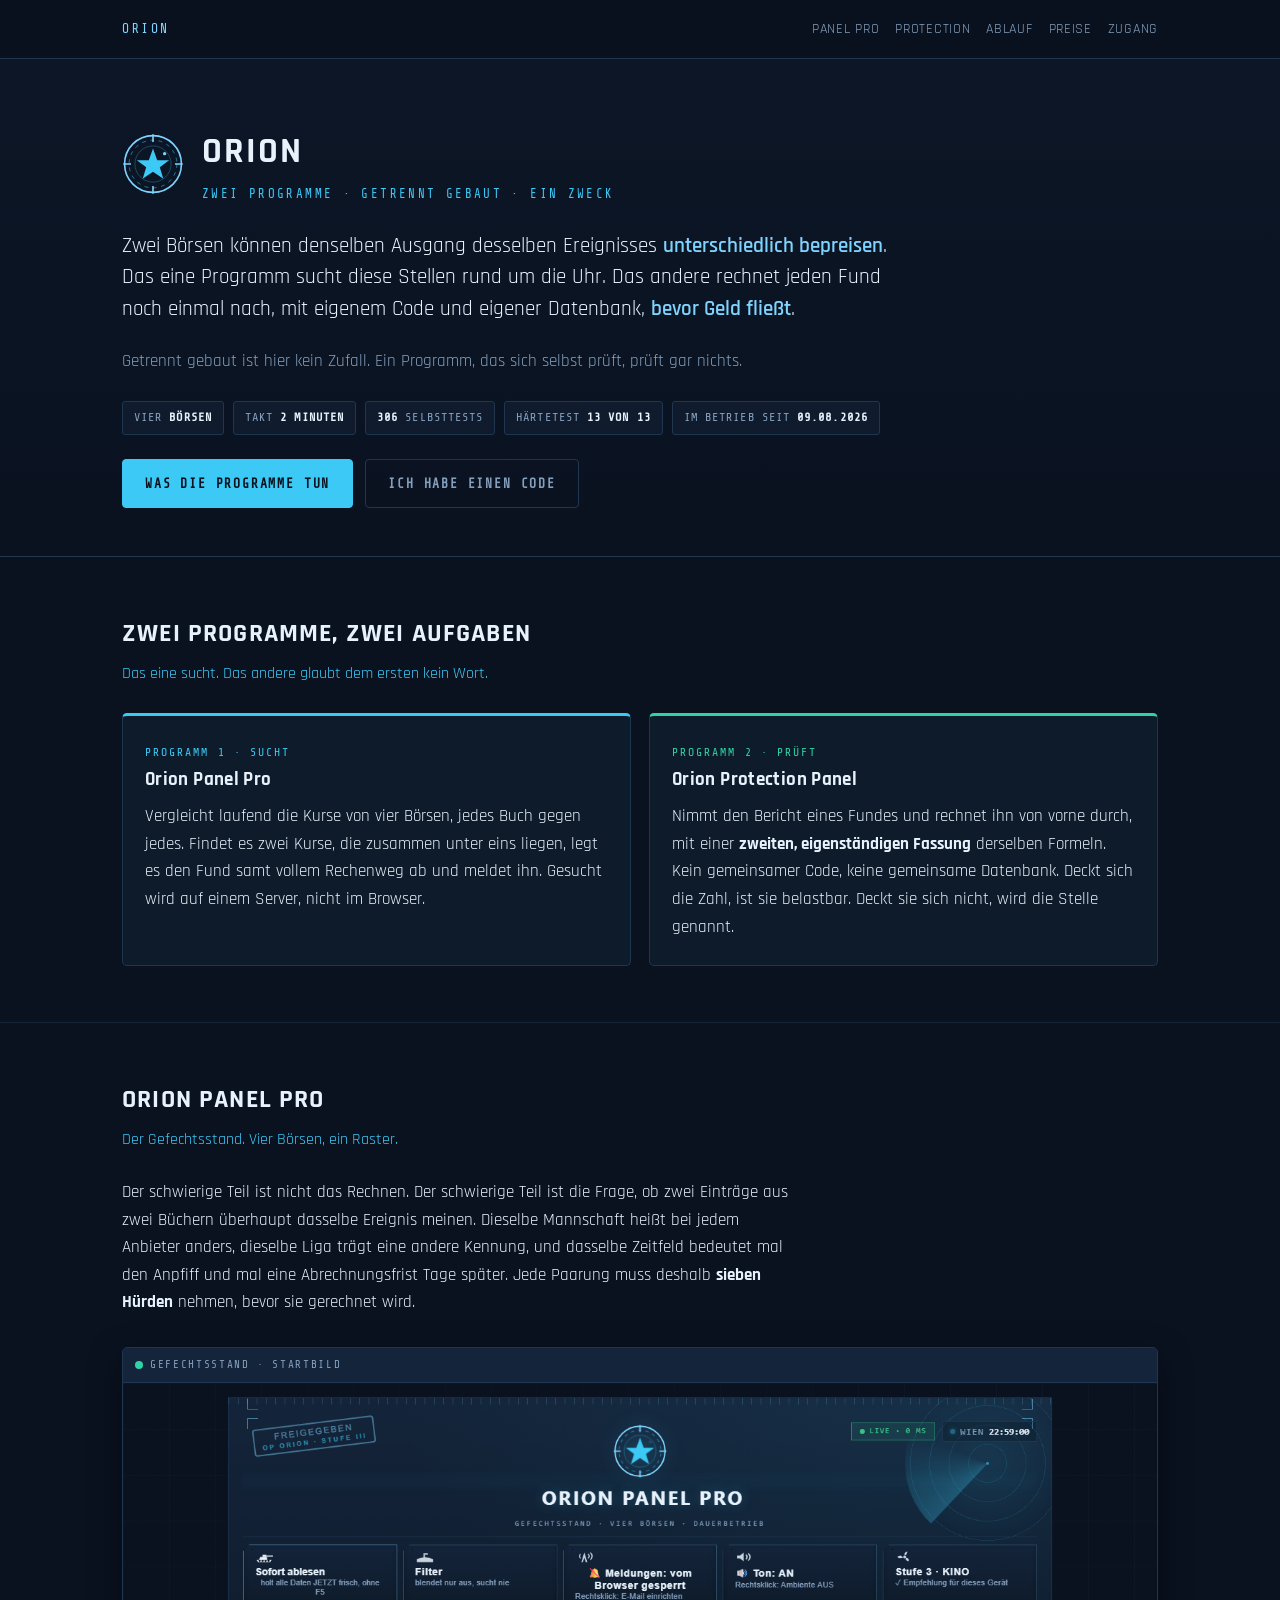
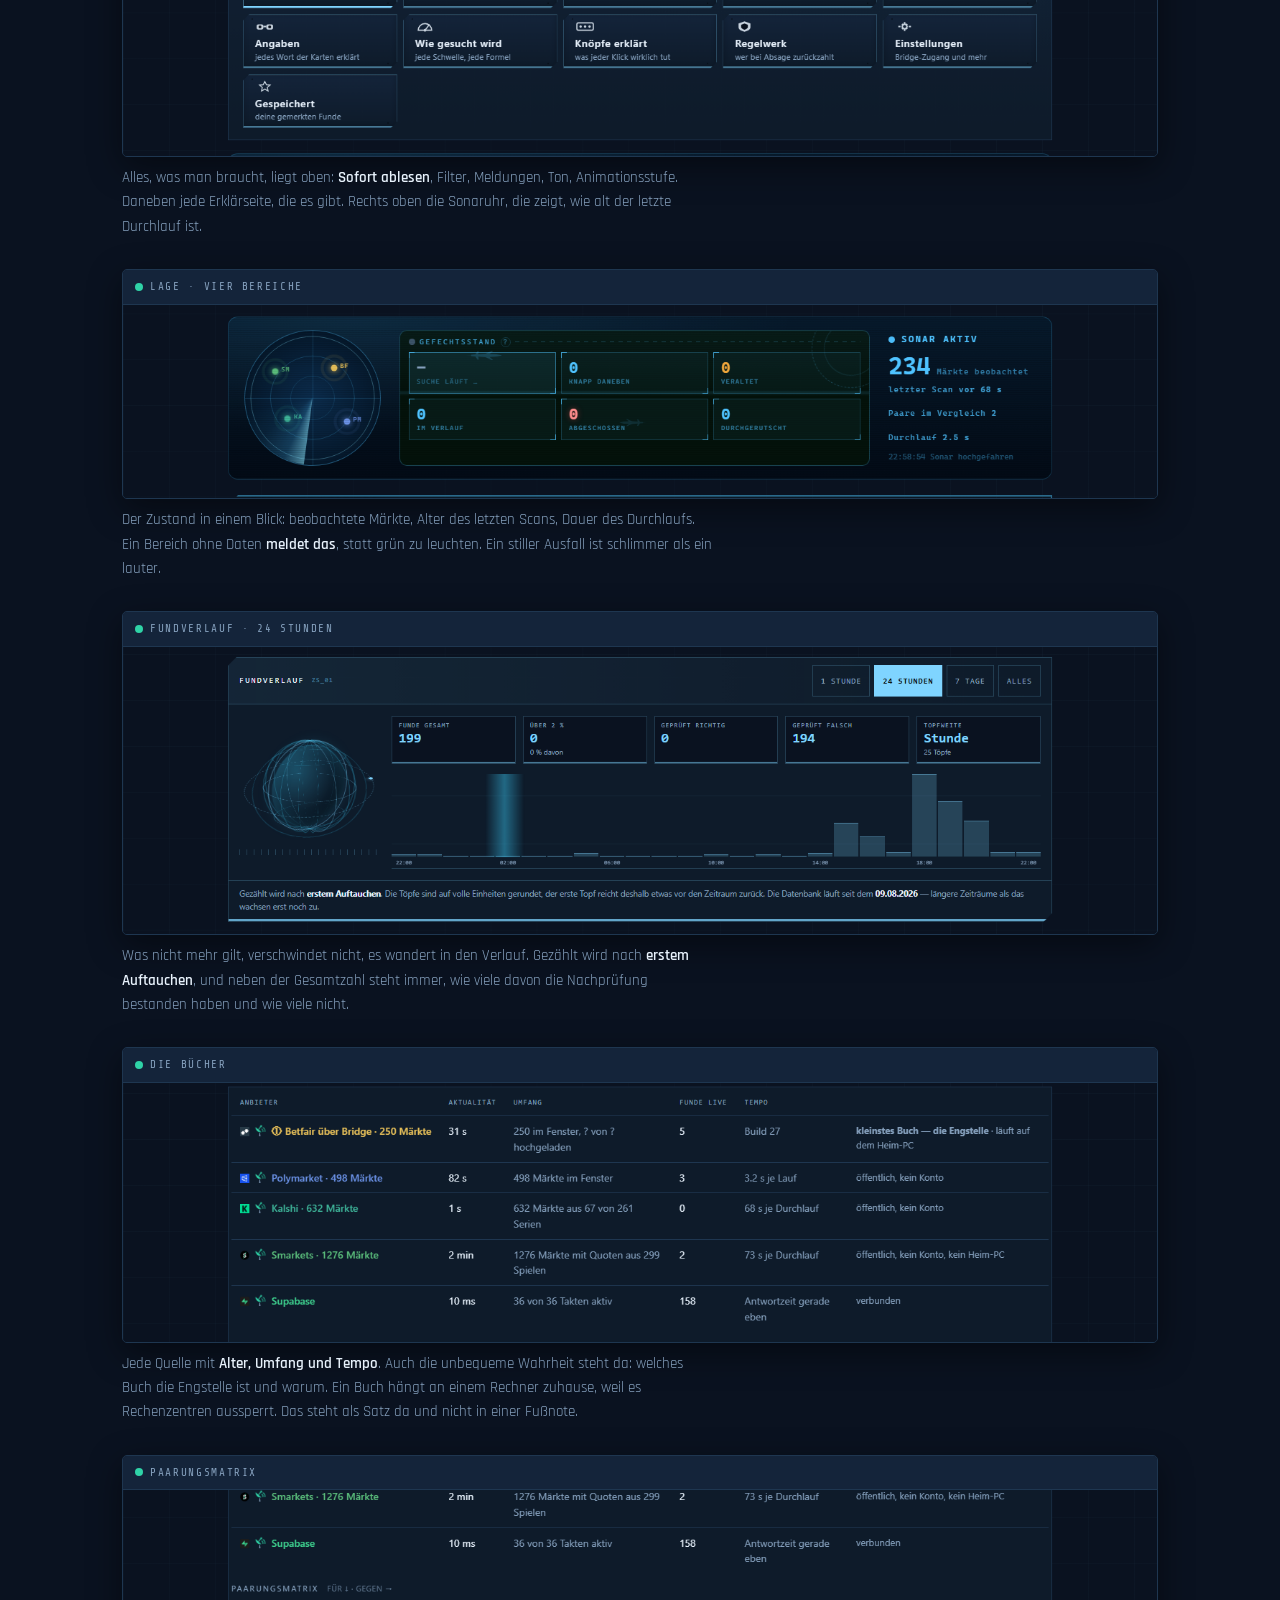
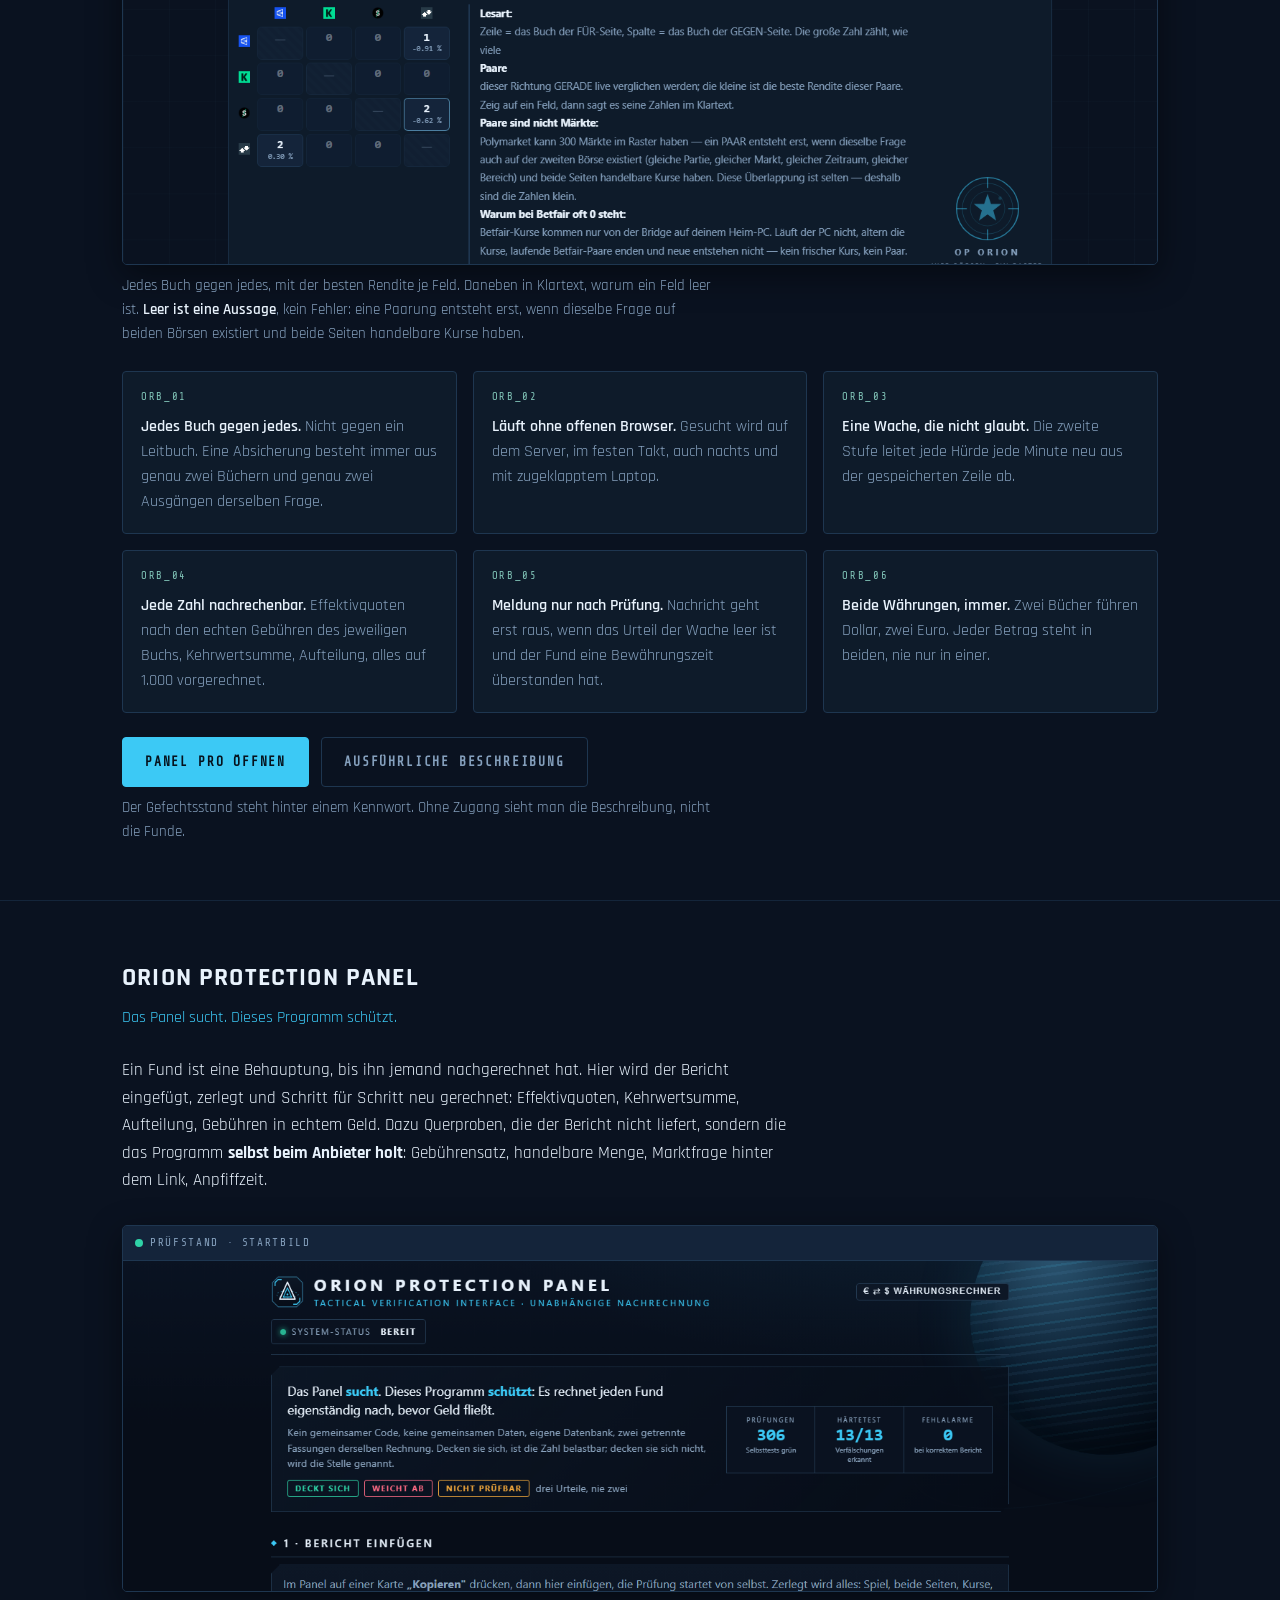
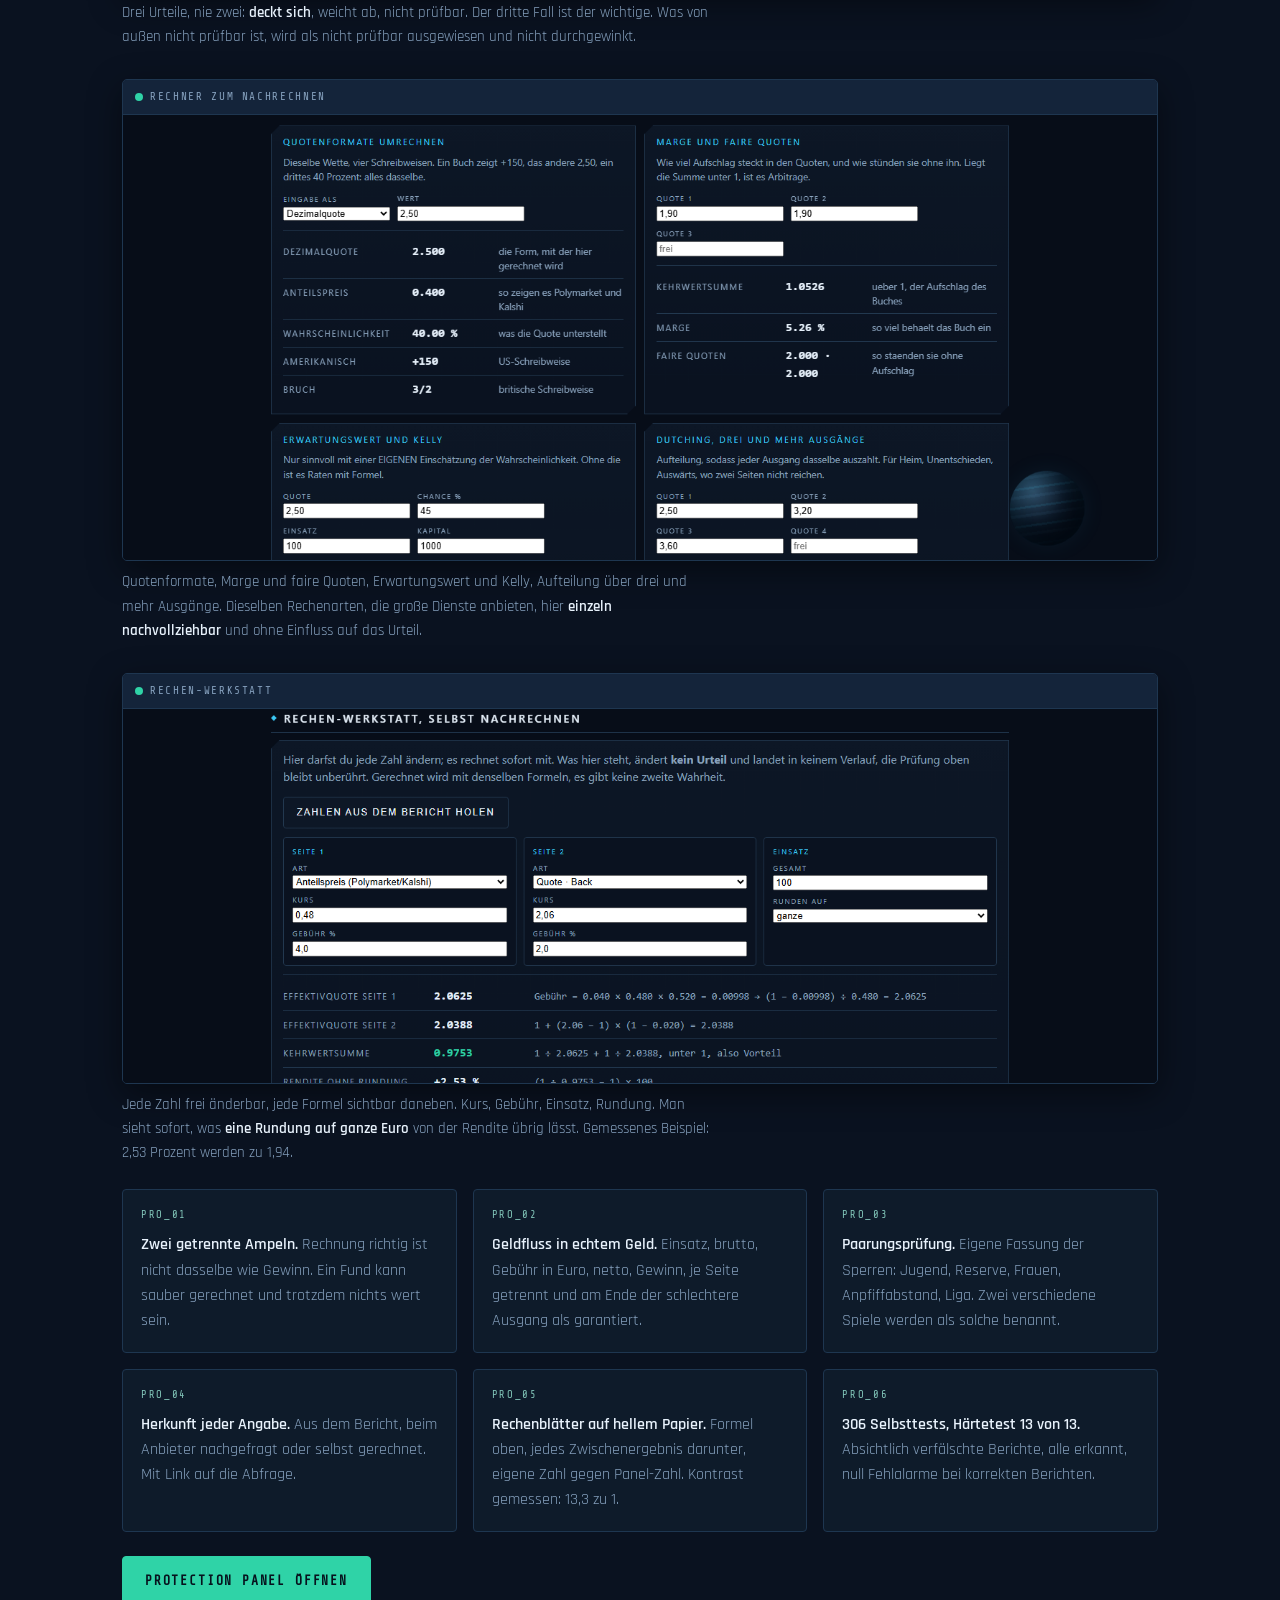
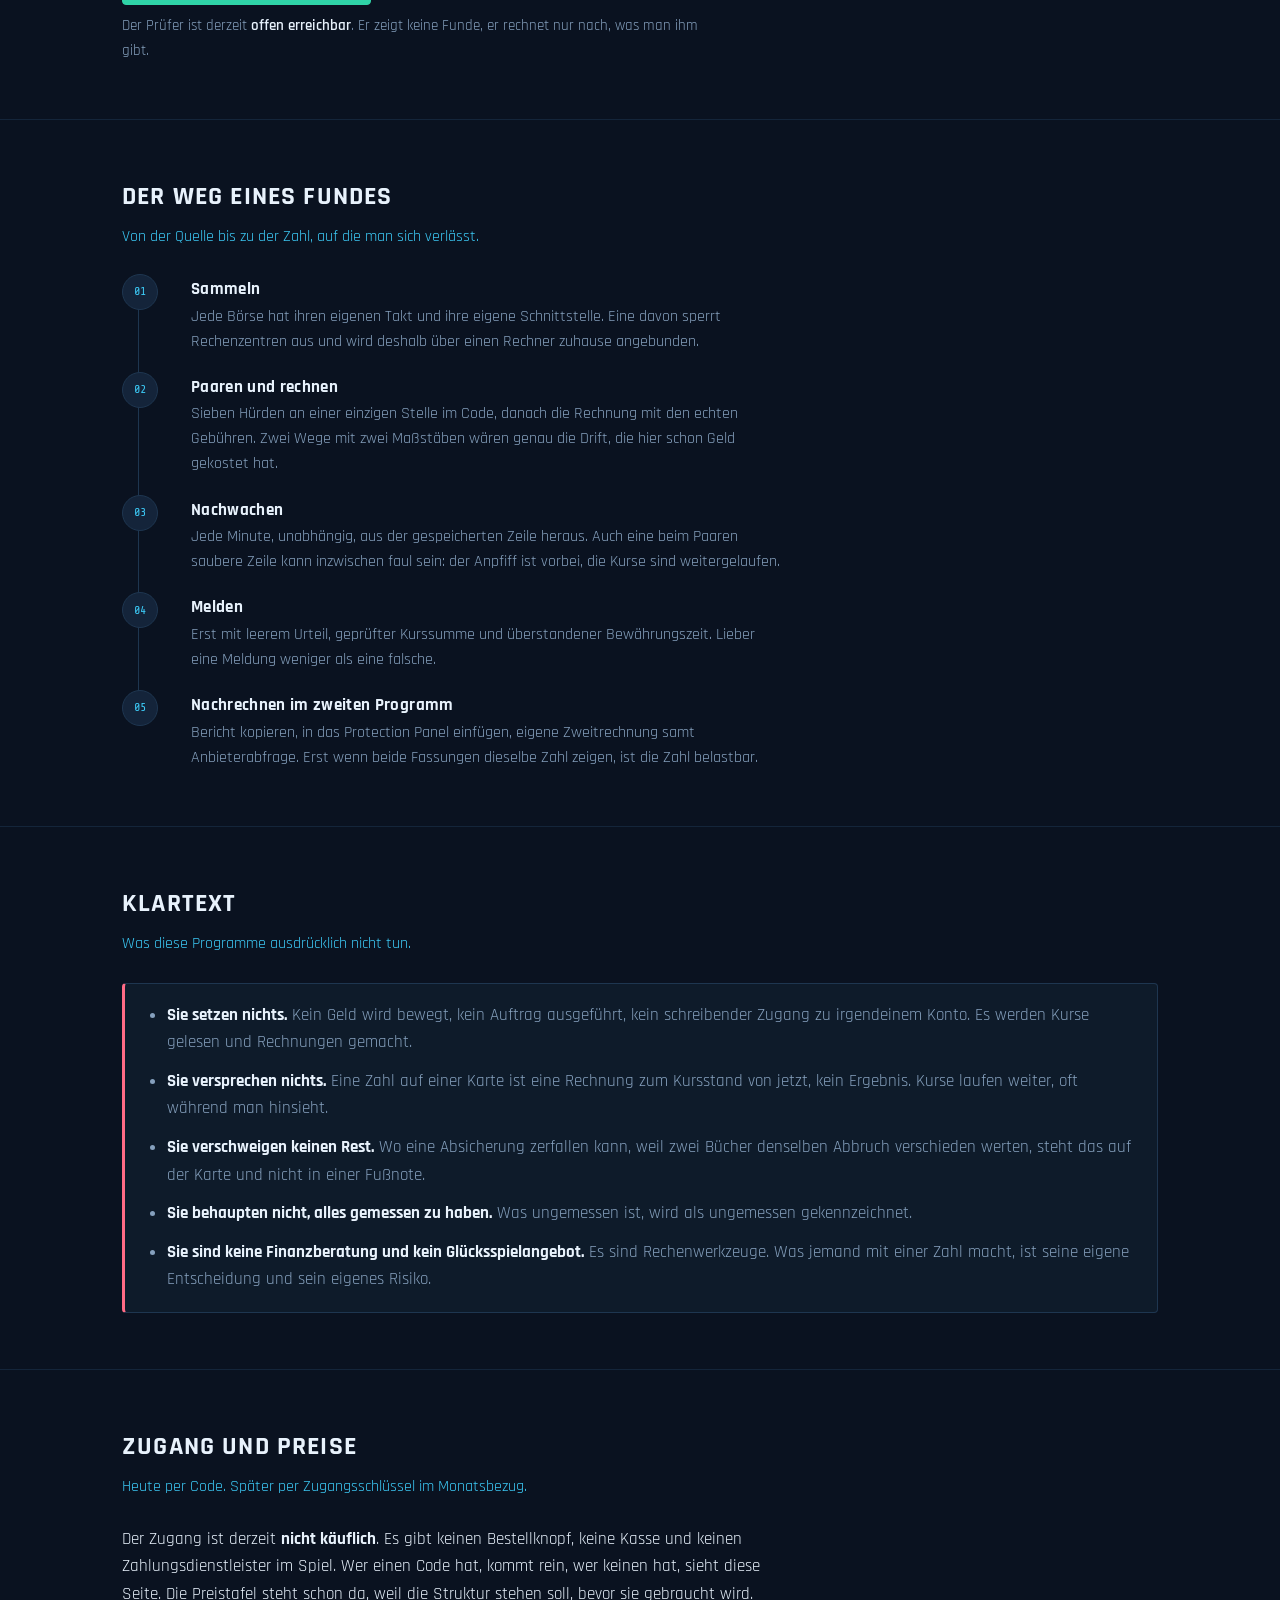
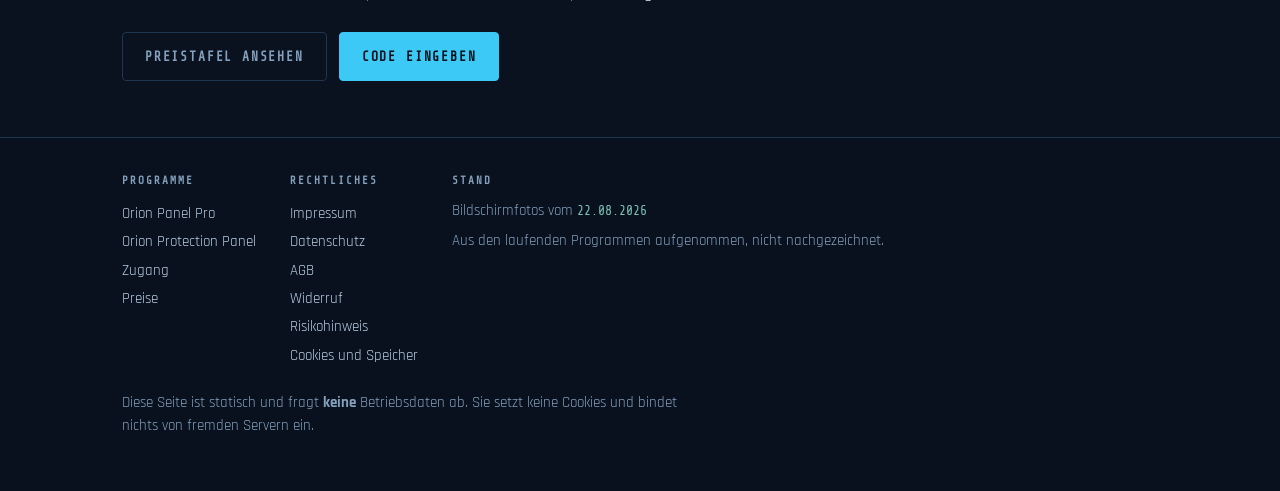
==== index.html @ 0d0e7f68 "Frontpage vor beiden Panels: Erklaerung, echte Bildschirmfotos, Code-Sperre, Rechtsseiten Eigenes Pr" ====
<!doctype html>
<html lang="de">
<head>
<meta charset="utf-8">
<meta name="viewport" content="width=device-width, initial-scale=1">
<title>Orion, zwei Programme für Kursabgleich und Nachrechnung</title>
<meta name="description" content="Orion Panel Pro sucht Kursunterschiede zwischen vier Boersen. Orion Protection Panel rechnet jeden Fund unabhaengig nach. Zwei getrennte Programme, ein Zweck.">
<meta name="robots" content="noindex, nofollow">
<link rel="icon" type="image/svg+xml" href="bilder/logo-protection.svg">
<link rel="stylesheet" href="schrift/schrift.css?v=1">
<link rel="stylesheet" href="css/front.css?v=1">

<!-- =============================================================================
     INDEX.HTML, die Frontpage. Angelegt 22.08.2026.

     ZWECK: eine oeffentliche Seite VOR den beiden Programmen. Sie erklaert,
     zeigt echte Bildschirmfotos und fuehrt zu den Zugaengen. Die Programme
     selbst bleiben unangetastet, dieses Verzeichnis ist ein eigenes Projekt.

     KEIN DATENZUGRIFF: diese Seite spricht weder mit Supabase noch mit der
     Bridge. Kein Fund, kein Kurs, keine Zahl aus dem Betrieb steht hier.
     Die Bildschirmfotos sind Standbilder vom 22.08.2026.

     BILDER: aufgenommen aus den laufenden Programmen, nicht nachgezeichnet.
     ========================================================================== -->
</head>
<body>

<div class="leiste">
  <div class="hof">
    <a class="name" href="index.html">Orion</a>
    <nav>
      <a href="#panel">Panel Pro</a>
      <a href="#protection">Protection</a>
      <a href="#zusammen">Ablauf</a>
      <a href="preise.html">Preise</a>
      <a href="zugang.html">Zugang</a>
    </nav>
  </div>
</div>

<header class="kopf">
  <div class="hof">

    <div class="marke">
      <svg viewBox="0 0 96 96" aria-hidden="true">
        <circle cx="48" cy="48" r="44" fill="none" stroke="var(--gold)" stroke-width="2.5"/>
        <circle cx="48" cy="48" r="37" fill="none" stroke="var(--sonar)" stroke-width="1.2" stroke-dasharray="6 7" opacity=".7"/>
        <circle cx="48" cy="48" r="28" fill="none" stroke="var(--sonar)" stroke-width="1" opacity=".45"/>
        <path d="M48 2 v12 M48 82 v12 M2 48 h12 M82 48 h12" stroke="var(--gold)" stroke-width="2.5"/>
        <path d="M48 24 L54.5 42 L73 42 L58.5 53 L64 71 L48 60 L32 71 L37.5 53 L23 42 L41.5 42 Z" fill="var(--sonar)"/>
        <circle cx="66" cy="32" r="2.6" fill="var(--gold)"/>
      </svg>
      <h1>Orion
        <span class="unter">Zwei Programme &middot; getrennt gebaut &middot; ein Zweck</span>
      </h1>
    </div>

    <p class="aufschlag">
      Zwei B&ouml;rsen k&ouml;nnen denselben Ausgang desselben Ereignisses
      <b>unterschiedlich bepreisen</b>. Das eine Programm sucht diese Stellen
      rund um die Uhr. Das andere rechnet jeden Fund noch einmal nach, mit
      eigenem Code und eigener Datenbank, <b>bevor Geld fließt</b>.
    </p>

    <p class="leise">Getrennt gebaut ist hier kein Zufall. Ein Programm, das
      sich selbst pr&uuml;ft, pr&uuml;ft gar nichts.</p>

    <div class="merkzeile">
      <span class="merk">Vier <b>B&ouml;rsen</b></span>
      <span class="merk">Takt <b>2 Minuten</b></span>
      <span class="merk"><b>306</b> Selbsttests</span>
      <span class="merk">H&auml;rtetest <b>13 von 13</b></span>
      <span class="merk">Im Betrieb seit <b>09.08.2026</b></span>
    </div>

    <div class="zugang">
      <a class="tor" href="#panel">Was die Programme tun</a>
      <a class="tor leise" href="zugang.html">Ich habe einen Code</a>
    </div>

  </div>
</header>

<main>

  <!-- ======================================================== ZWEI PROGRAMME -->
  <section>
    <div class="hof">
      <h2>Zwei Programme, zwei Aufgaben</h2>
      <p class="satz">Das eine sucht. Das andere glaubt dem ersten kein Wort.</p>

      <div class="saeulen">
        <div class="saeule sucht">
          <span class="rolle">Programm 1 &middot; sucht</span>
          <h3>Orion Panel Pro</h3>
          <p>Vergleicht laufend die Kurse von vier B&ouml;rsen, jedes Buch gegen
            jedes. Findet es zwei Kurse, die zusammen unter eins liegen, legt es
            den Fund samt vollem Rechenweg ab und meldet ihn. Gesucht wird auf
            einem Server, nicht im Browser.</p>
        </div>
        <div class="saeule prueft">
          <span class="rolle">Programm 2 &middot; pr&uuml;ft</span>
          <h3>Orion Protection Panel</h3>
          <p>Nimmt den Bericht eines Fundes und rechnet ihn von vorne durch,
            mit einer <b>zweiten, eigenst&auml;ndigen Fassung</b> derselben
            Formeln. Kein gemeinsamer Code, keine gemeinsame Datenbank. Deckt
            sich die Zahl, ist sie belastbar. Deckt sie sich nicht, wird die
            Stelle genannt.</p>
        </div>
      </div>
    </div>
  </section>

  <!-- ============================================================= PANEL PRO -->
  <section id="panel">
    <div class="hof">
      <h2>Orion Panel Pro</h2>
      <p class="satz">Der Gefechtsstand. Vier B&ouml;rsen, ein Raster.</p>

      <p>Der schwierige Teil ist nicht das Rechnen. Der schwierige Teil ist die
        Frage, ob zwei Eintr&auml;ge aus zwei B&uuml;chern &uuml;berhaupt
        dasselbe Ereignis meinen. Dieselbe Mannschaft hei&szlig;t bei jedem
        Anbieter anders, dieselbe Liga tr&auml;gt eine andere Kennung, und
        dasselbe Zeitfeld bedeutet mal den Anpfiff und mal eine
        Abrechnungsfrist Tage sp&auml;ter. Jede Paarung muss deshalb
        <b>sieben H&uuml;rden</b> nehmen, bevor sie gerechnet wird.</p>

      <div class="spot">
        <div class="rahmen">
          <div class="balken"><span class="punkt an"></span> Gefechtsstand &middot; Startbild</div>
          <img src="bilder/panel-kopf.png" alt="Startbild des Orion Panel Pro mit Bedienknoepfen und Statusanzeige" loading="lazy">
        </div>
        <p class="bildtext">Alles, was man braucht, liegt oben:
          <b>Sofort ablesen</b>, Filter, Meldungen, Ton, Animationsstufe. Daneben
          jede Erkl&auml;rseite, die es gibt. Rechts oben die Sonaruhr, die zeigt,
          wie alt der letzte Durchlauf ist.</p>
      </div>

      <div class="spot">
        <div class="rahmen">
          <div class="balken"><span class="punkt an"></span> Lage &middot; vier Bereiche</div>
          <img src="bilder/panel-lage.png" alt="Radar, Gefechtsstand-Kacheln und Sonarzaehler des Panels" loading="lazy">
        </div>
        <p class="bildtext">Der Zustand in einem Blick: beobachtete M&auml;rkte,
          Alter des letzten Scans, Dauer des Durchlaufs. Ein Bereich ohne Daten
          <b>meldet das</b>, statt gr&uuml;n zu leuchten. Ein stiller Ausfall ist
          schlimmer als ein lauter.</p>
      </div>

      <div class="spot">
        <div class="rahmen">
          <div class="balken"><span class="punkt an"></span> Fundverlauf &middot; 24 Stunden</div>
          <img src="bilder/panel-kurve.png" alt="Fundverlauf des Panels als Balkenkurve ueber 24 Stunden" loading="lazy">
        </div>
        <p class="bildtext">Was nicht mehr gilt, verschwindet nicht, es wandert
          in den Verlauf. Gez&auml;hlt wird nach <b>erstem Auftauchen</b>, und
          neben der Gesamtzahl steht immer, wie viele davon die Nachpr&uuml;fung
          bestanden haben und wie viele nicht.</p>
      </div>

      <div class="spot">
        <div class="rahmen">
          <div class="balken"><span class="punkt an"></span> Die B&uuml;cher</div>
          <img src="bilder/panel-buecher.png" alt="Tabelle der vier Boersen mit Aktualitaet, Umfang und Tempo" loading="lazy">
        </div>
        <p class="bildtext">Jede Quelle mit <b>Alter, Umfang und Tempo</b>. Auch
          die unbequeme Wahrheit steht da: welches Buch die Engstelle ist und
          warum. Ein Buch h&auml;ngt an einem Rechner zuhause, weil es
          Rechenzentren aussperrt. Das steht als Satz da und nicht in einer
          Fu&szlig;note.</p>
      </div>

      <div class="spot">
        <div class="rahmen">
          <div class="balken"><span class="punkt an"></span> Paarungsmatrix</div>
          <img src="bilder/panel-matrix.png" alt="Matrix aller Boersenpaarungen mit bester Rendite je Feld" loading="lazy">
        </div>
        <p class="bildtext">Jedes Buch gegen jedes, mit der besten Rendite je
          Feld. Daneben in Klartext, warum ein Feld leer ist. <b>Leer ist eine
          Aussage</b>, kein Fehler: eine Paarung entsteht erst, wenn dieselbe
          Frage auf beiden B&ouml;rsen existiert und beide Seiten handelbare
          Kurse haben.</p>
      </div>

      <div class="raster">
        <div class="feld"><span class="kennung">ORB_01</span>
          <p><b>Jedes Buch gegen jedes.</b> Nicht gegen ein Leitbuch. Eine
            Absicherung besteht immer aus genau zwei B&uuml;chern und genau zwei
            Ausg&auml;ngen derselben Frage.</p></div>
        <div class="feld"><span class="kennung">ORB_02</span>
          <p><b>L&auml;uft ohne offenen Browser.</b> Gesucht wird auf dem Server,
            im festen Takt, auch nachts und mit zugeklapptem Laptop.</p></div>
        <div class="feld"><span class="kennung">ORB_03</span>
          <p><b>Eine Wache, die nicht glaubt.</b> Die zweite Stufe leitet jede
            H&uuml;rde jede Minute neu aus der gespeicherten Zeile ab.</p></div>
        <div class="feld"><span class="kennung">ORB_04</span>
          <p><b>Jede Zahl nachrechenbar.</b> Effektivquoten nach den echten
            Geb&uuml;hren des jeweiligen Buchs, Kehrwertsumme, Aufteilung, alles
            auf 1.000 vorgerechnet.</p></div>
        <div class="feld"><span class="kennung">ORB_05</span>
          <p><b>Meldung nur nach Pr&uuml;fung.</b> Nachricht geht erst raus, wenn
            das Urteil der Wache leer ist und der Fund eine Bew&auml;hrungszeit
            &uuml;berstanden hat.</p></div>
        <div class="feld"><span class="kennung">ORB_06</span>
          <p><b>Beide W&auml;hrungen, immer.</b> Zwei B&uuml;cher f&uuml;hren
            Dollar, zwei Euro. Jeder Betrag steht in beiden, nie nur in
            einer.</p></div>
      </div>

      <div class="zugang">
        <a class="tor" href="zugang.html?ziel=panel">Panel Pro &ouml;ffnen</a>
        <a class="tor leise" href="https://harryclaude-hub.github.io/orion-panel-pro/start.html" target="_blank" rel="noopener">Ausf&uuml;hrliche Beschreibung</a>
      </div>
      <p class="bildtext">Der Gefechtsstand steht hinter einem Kennwort. Ohne
        Zugang sieht man die Beschreibung, nicht die Funde.</p>

    </div>
  </section>

  <!-- ====================================================== PROTECTION PANEL -->
  <section id="protection">
    <div class="hof">
      <h2>Orion Protection Panel</h2>
      <p class="satz">Das Panel sucht. Dieses Programm sch&uuml;tzt.</p>

      <p>Ein Fund ist eine Behauptung, bis ihn jemand nachgerechnet hat. Hier
        wird der Bericht eingef&uuml;gt, zerlegt und Schritt f&uuml;r Schritt
        neu gerechnet: Effektivquoten, Kehrwertsumme, Aufteilung, Geb&uuml;hren
        in echtem Geld. Dazu Querproben, die der Bericht nicht liefert, sondern
        die das Programm <b>selbst beim Anbieter holt</b>: Geb&uuml;hrensatz,
        handelbare Menge, Marktfrage hinter dem Link, Anpfiffzeit.</p>

      <div class="spot">
        <div class="rahmen">
          <div class="balken"><span class="punkt an"></span> Pr&uuml;fstand &middot; Startbild</div>
          <img src="bilder/prot-kopf.png" alt="Startbild des Orion Protection Panel mit Eingabefeld fuer den Bericht" loading="lazy">
        </div>
        <p class="bildtext">Drei Urteile, nie zwei: <b>deckt sich</b>, weicht ab,
          nicht pr&uuml;fbar. Der dritte Fall ist der wichtige. Was von au&szlig;en
          nicht pr&uuml;fbar ist, wird als nicht pr&uuml;fbar ausgewiesen und
          nicht durchgewinkt.</p>
      </div>

      <div class="spot">
        <div class="rahmen">
          <div class="balken"><span class="punkt an"></span> Rechner zum Nachrechnen</div>
          <img src="bilder/prot-rechner.png" alt="Rechner fuer Quotenformate, Marge, Erwartungswert und Dutching" loading="lazy">
        </div>
        <p class="bildtext">Quotenformate, Marge und faire Quoten, Erwartungswert
          und Kelly, Aufteilung &uuml;ber drei und mehr Ausg&auml;nge. Dieselben
          Rechenarten, die gro&szlig;e Dienste anbieten, hier <b>einzeln
          nachvollziehbar</b> und ohne Einfluss auf das Urteil.</p>
      </div>

      <div class="spot">
        <div class="rahmen">
          <div class="balken"><span class="punkt an"></span> Rechen-Werkstatt</div>
          <img src="bilder/prot-werk.png" alt="Rechen-Werkstatt mit frei aenderbaren Kursen, Gebuehren und Formelzeilen" loading="lazy">
        </div>
        <p class="bildtext">Jede Zahl frei &auml;nderbar, jede Formel sichtbar
          daneben. Kurs, Geb&uuml;hr, Einsatz, Rundung. Man sieht sofort, was
          <b>eine Rundung auf ganze Euro</b> von der Rendite &uuml;brig
          l&auml;sst. Gemessenes Beispiel: 2,53 Prozent werden zu 1,94.</p>
      </div>

      <div class="raster">
        <div class="feld"><span class="kennung">PRO_01</span>
          <p><b>Zwei getrennte Ampeln.</b> Rechnung richtig ist nicht dasselbe wie
            Gewinn. Ein Fund kann sauber gerechnet und trotzdem nichts wert
            sein.</p></div>
        <div class="feld"><span class="kennung">PRO_02</span>
          <p><b>Geldfluss in echtem Geld.</b> Einsatz, brutto, Geb&uuml;hr in
            Euro, netto, Gewinn, je Seite getrennt und am Ende der schlechtere
            Ausgang als garantiert.</p></div>
        <div class="feld"><span class="kennung">PRO_03</span>
          <p><b>Paarungspr&uuml;fung.</b> Eigene Fassung der Sperren: Jugend,
            Reserve, Frauen, Anpfiffabstand, Liga. Zwei verschiedene Spiele
            werden als solche benannt.</p></div>
        <div class="feld"><span class="kennung">PRO_04</span>
          <p><b>Herkunft jeder Angabe.</b> Aus dem Bericht, beim Anbieter
            nachgefragt oder selbst gerechnet. Mit Link auf die Abfrage.</p></div>
        <div class="feld"><span class="kennung">PRO_05</span>
          <p><b>Rechenbl&auml;tter auf hellem Papier.</b> Formel oben, jedes
            Zwischenergebnis darunter, eigene Zahl gegen Panel-Zahl. Kontrast
            gemessen: 13,3 zu 1.</p></div>
        <div class="feld"><span class="kennung">PRO_06</span>
          <p><b>306 Selbsttests, H&auml;rtetest 13 von 13.</b> Absichtlich
            verf&auml;lschte Berichte, alle erkannt, null Fehlalarme bei
            korrekten Berichten.</p></div>
      </div>

      <div class="zugang">
        <a class="tor gruen" href="https://harryclaude-hub.github.io/orion-protection-panel/" target="_blank" rel="noopener">Protection Panel &ouml;ffnen</a>
      </div>
      <p class="bildtext">Der Pr&uuml;fer ist derzeit <b>offen erreichbar</b>.
        Er zeigt keine Funde, er rechnet nur nach, was man ihm gibt.</p>

    </div>
  </section>

  <!-- ============================================================== ZUSAMMEN -->
  <section id="zusammen">
    <div class="hof">
      <h2>Der Weg eines Fundes</h2>
      <p class="satz">Von der Quelle bis zu der Zahl, auf die man sich verl&auml;sst.</p>

      <ol class="kette">
        <li><b>Sammeln</b>
          <span>Jede B&ouml;rse hat ihren eigenen Takt und ihre eigene
            Schnittstelle. Eine davon sperrt Rechenzentren aus und wird deshalb
            &uuml;ber einen Rechner zuhause angebunden.</span></li>
        <li><b>Paaren und rechnen</b>
          <span>Sieben H&uuml;rden an einer einzigen Stelle im Code, danach die
            Rechnung mit den echten Geb&uuml;hren. Zwei Wege mit zwei
            Ma&szlig;st&auml;ben w&auml;ren genau die Drift, die hier schon Geld
            gekostet hat.</span></li>
        <li><b>Nachwachen</b>
          <span>Jede Minute, unabh&auml;ngig, aus der gespeicherten Zeile heraus.
            Auch eine beim Paaren saubere Zeile kann inzwischen faul sein: der
            Anpfiff ist vorbei, die Kurse sind weitergelaufen.</span></li>
        <li><b>Melden</b>
          <span>Erst mit leerem Urteil, gepr&uuml;fter Kurssumme und
            &uuml;berstandener Bew&auml;hrungszeit. Lieber eine Meldung weniger
            als eine falsche.</span></li>
        <li><b>Nachrechnen im zweiten Programm</b>
          <span>Bericht kopieren, in das Protection Panel einf&uuml;gen, eigene
            Zweitrechnung samt Anbieterabfrage. Erst wenn beide Fassungen
            dieselbe Zahl zeigen, ist die Zahl belastbar.</span></li>
      </ol>
    </div>
  </section>

  <!-- ============================================================== KLARTEXT -->
  <section>
    <div class="hof">
      <h2>Klartext</h2>
      <p class="satz">Was diese Programme ausdr&uuml;cklich nicht tun.</p>

      <div class="klartext">
        <ul>
          <li><b>Sie setzen nichts.</b> Kein Geld wird bewegt, kein Auftrag
            ausgef&uuml;hrt, kein schreibender Zugang zu irgendeinem Konto. Es
            werden Kurse gelesen und Rechnungen gemacht.</li>
          <li><b>Sie versprechen nichts.</b> Eine Zahl auf einer Karte ist eine
            Rechnung zum Kursstand von jetzt, kein Ergebnis. Kurse laufen weiter,
            oft w&auml;hrend man hinsieht.</li>
          <li><b>Sie verschweigen keinen Rest.</b> Wo eine Absicherung zerfallen
            kann, weil zwei B&uuml;cher denselben Abbruch verschieden werten,
            steht das auf der Karte und nicht in einer Fu&szlig;note.</li>
          <li><b>Sie behaupten nicht, alles gemessen zu haben.</b> Was ungemessen
            ist, wird als ungemessen gekennzeichnet.</li>
          <li><b>Sie sind keine Finanzberatung und kein Gl&uuml;cksspielangebot.</b>
            Es sind Rechenwerkzeuge. Was jemand mit einer Zahl macht, ist seine
            eigene Entscheidung und sein eigenes Risiko.</li>
        </ul>
      </div>
    </div>
  </section>

  <!-- ================================================================ PREISE -->
  <section id="preise-kurz">
    <div class="hof">
      <h2>Zugang und Preise</h2>
      <p class="satz">Heute per Code. Sp&auml;ter per Zugangsschl&uuml;ssel im Monatsbezug.</p>

      <p>Der Zugang ist derzeit <b>nicht k&auml;uflich</b>. Es gibt keinen
        Bestellknopf, keine Kasse und keinen Zahlungsdienstleister im Spiel.
        Wer einen Code hat, kommt rein, wer keinen hat, sieht diese Seite. Die
        Preistafel steht schon da, weil die Struktur stehen soll, bevor sie
        gebraucht wird.</p>

      <div class="zugang">
        <a class="tor leise" href="preise.html">Preistafel ansehen</a>
        <a class="tor" href="zugang.html">Code eingeben</a>
      </div>
    </div>
  </section>

</main>

<footer class="fuss">
  <div class="hof">
    <div class="reihen">
      <div class="spalte">
        <h4>Programme</h4>
        <a href="#panel">Orion Panel Pro</a>
        <a href="#protection">Orion Protection Panel</a>
        <a href="zugang.html">Zugang</a>
        <a href="preise.html">Preise</a>
      </div>
      <div class="spalte">
        <h4>Rechtliches</h4>
        <a href="recht/impressum.html">Impressum</a>
        <a href="recht/datenschutz.html">Datenschutz</a>
        <a href="recht/agb.html">AGB</a>
        <a href="recht/widerruf.html">Widerruf</a>
        <a href="recht/risiko.html">Risikohinweis</a>
        <a href="recht/cookies.html">Cookies und Speicher</a>
      </div>
      <div class="spalte">
        <h4>Stand</h4>
        <p>Bildschirmfotos vom <code>22.08.2026</code></p>
        <p>Aus den laufenden Programmen aufgenommen, nicht nachgezeichnet.</p>
      </div>
    </div>
    <p>Diese Seite ist statisch und fragt <b>keine</b> Betriebsdaten ab. Sie
      setzt keine Cookies und bindet nichts von fremden Servern ein.</p>
  </div>
</footer>

</body>
</html>
---- schrift/schrift.css ----
/* Selbst gehostete Schriften (Google Fonts, OFL-Lizenz): Rajdhani (Fliesstext),
 * Share Tech Mono (Zahlen). Kopiert aus orion-panel-pro/schrift am 22.08.2026,
 * ohne Black Ops One: diese Seite benutzt den Stencil-Titel nicht.
 * Selbst gehostet heisst: kein Aufruf zu einem fremden Server, keine IP-Adresse
 * des Besuchers wandert zu Google. Das ist der Grund, nicht das Tempo. */
@font-face{font-family: 'Rajdhani';
  font-style: normal;
  font-weight: 400;
  font-display: swap;
  src: url(rajdhani-400-4.woff2) format('woff2');
  unicode-range: U+0900-097F, U+1CD0-1CF9, U+200C-200D, U+20A8, U+20B9, U+20F0, U+25CC, U+A830-A839, U+A8E0-A8FF, U+11B00-11B09;
}
@font-face{font-family: 'Rajdhani';
  font-style: normal;
  font-weight: 400;
  font-display: swap;
  src: url(rajdhani-400-5.woff2) format('woff2');
  unicode-range: U+0100-02BA, U+02BD-02C5, U+02C7-02CC, U+02CE-02D7, U+02DD-02FF, U+0304, U+0308, U+0329, U+1D00-1DBF, U+1E00-1E9F, U+1EF2-1EFF, U+2020, U+20A0-20AB, U+20AD-20C0, U+2113, U+2C60-2C7F, U+A720-A7FF;
}
@font-face{font-family: 'Rajdhani';
  font-style: normal;
  font-weight: 400;
  font-display: swap;
  src: url(rajdhani-400-6.woff2) format('woff2');
  unicode-range: U+0000-00FF, U+0131, U+0152-0153, U+02BB-02BC, U+02C6, U+02DA, U+02DC, U+0304, U+0308, U+0329, U+2000-206F, U+20AC, U+2122, U+2191, U+2193, U+2212, U+2215, U+FEFF, U+FFFD;
}
@font-face{font-family: 'Rajdhani';
  font-style: normal;
  font-weight: 600;
  font-display: swap;
  src: url(rajdhani-600-7.woff2) format('woff2');
  unicode-range: U+0900-097F, U+1CD0-1CF9, U+200C-200D, U+20A8, U+20B9, U+20F0, U+25CC, U+A830-A839, U+A8E0-A8FF, U+11B00-11B09;
}
@font-face{font-family: 'Rajdhani';
  font-style: normal;
  font-weight: 600;
  font-display: swap;
  src: url(rajdhani-600-8.woff2) format('woff2');
  unicode-range: U+0100-02BA, U+02BD-02C5, U+02C7-02CC, U+02CE-02D7, U+02DD-02FF, U+0304, U+0308, U+0329, U+1D00-1DBF, U+1E00-1E9F, U+1EF2-1EFF, U+2020, U+20A0-20AB, U+20AD-20C0, U+2113, U+2C60-2C7F, U+A720-A7FF;
}
@font-face{font-family: 'Rajdhani';
  font-style: normal;
  font-weight: 600;
  font-display: swap;
  src: url(rajdhani-600-9.woff2) format('woff2');
  unicode-range: U+0000-00FF, U+0131, U+0152-0153, U+02BB-02BC, U+02C6, U+02DA, U+02DC, U+0304, U+0308, U+0329, U+2000-206F, U+20AC, U+2122, U+2191, U+2193, U+2212, U+2215, U+FEFF, U+FFFD;
}
@font-face{font-family: 'Rajdhani';
  font-style: normal;
  font-weight: 700;
  font-display: swap;
  src: url(rajdhani-700-10.woff2) format('woff2');
  unicode-range: U+0900-097F, U+1CD0-1CF9, U+200C-200D, U+20A8, U+20B9, U+20F0, U+25CC, U+A830-A839, U+A8E0-A8FF, U+11B00-11B09;
}
@font-face{font-family: 'Rajdhani';
  font-style: normal;
  font-weight: 700;
  font-display: swap;
  src: url(rajdhani-700-11.woff2) format('woff2');
  unicode-range: U+0100-02BA, U+02BD-02C5, U+02C7-02CC, U+02CE-02D7, U+02DD-02FF, U+0304, U+0308, U+0329, U+1D00-1DBF, U+1E00-1E9F, U+1EF2-1EFF, U+2020, U+20A0-20AB, U+20AD-20C0, U+2113, U+2C60-2C7F, U+A720-A7FF;
}
@font-face{font-family: 'Rajdhani';
  font-style: normal;
  font-weight: 700;
  font-display: swap;
  src: url(rajdhani-700-12.woff2) format('woff2');
  unicode-range: U+0000-00FF, U+0131, U+0152-0153, U+02BB-02BC, U+02C6, U+02DA, U+02DC, U+0304, U+0308, U+0329, U+2000-206F, U+20AC, U+2122, U+2191, U+2193, U+2212, U+2215, U+FEFF, U+FFFD;
}
@font-face{font-family: 'Share Tech Mono';
  font-style: normal;
  font-weight: 400;
  font-display: swap;
  src: url(sharetechmono-400-13.woff2) format('woff2');
  unicode-range: U+0000-00FF, U+0131, U+0152-0153, U+02BB-02BC, U+02C6, U+02DA, U+02DC, U+0304, U+0308, U+0329, U+2000-206F, U+20AC, U+2122, U+2191, U+2193, U+2212, U+2215, U+FEFF, U+FFFD;
}
---- css/front.css ----
/* ============================================================================
 * FRONT.CSS, die Design-Schicht der Frontpage.
 * ============================================================================
 *
 * Angelegt 22.08.2026. REINE DESIGN-SCHICHT, VOLLSTAENDIG LOESCHBAR.
 * Wer diese Datei entfernt, hat nackte, aber vollstaendig lesbare Seiten.
 * Kein Text, kein Link, keine Sperre und keine Rechtsangabe haengt an ihr.
 *
 * Die Farbwerte sind KOPIERT aus orion-panel-pro/css/start.css (Stand
 * 20.08.2026), damit Frontpage und Panel gleich aussehen, ohne dass die
 * Frontpage 124 KB Panel-CSS laedt. Preis: wer die Farbwelt aendert, aendert
 * sie an zwei Stellen. Das steht hier, damit niemand es suchen muss.
 *
 * KEINE ANIMATION ausser Hover. Vorgabe bleibt: schlicht.
 */

:root{
  --grund:      #0A1220;
  --karte:      #0E1B2A;
  --karte-2:    #14243A;
  --rand:       #1E3650;
  --text:       #E8F2FC;
  --text-leise: #85A0BD;
  --gold:       #7FD4FF;
  --sonar:      #3CC9F5;
  --gruen:      #2FD3A7;
  --tuerkis:    #7FC2B6;
  --rot:        #FF6B85;
  --breite:     1080px;
}

*{ box-sizing:border-box; }
html,body{ margin:0; padding:0; }

body{
  background:var(--grund);
  color:var(--text);
  font-family:'Rajdhani', system-ui, -apple-system, Segoe UI, sans-serif;
  font-size:17px;
  line-height:1.62;
  -webkit-font-smoothing:antialiased;
}

.hof{ max-width:var(--breite); margin:0 auto; padding:0 22px; }

a{ color:var(--sonar); }

/* ------------------------------------------------------------- NAVIGATION -- */

.leiste{
  border-bottom:1px solid var(--rand);
  background:rgba(10,18,32,.92);
  position:sticky; top:0; z-index:50;
  backdrop-filter:blur(6px);
}
.leiste .hof{ display:flex; align-items:center; gap:18px; height:58px; }
.leiste .name{
  font-family:'Share Tech Mono', ui-monospace, monospace;
  letter-spacing:.2em; text-transform:uppercase; font-size:13px;
  color:var(--gold); text-decoration:none; white-space:nowrap;
}
.leiste nav{ margin-left:auto; display:flex; gap:16px; flex-wrap:wrap; }
.leiste nav a{
  color:var(--text-leise); text-decoration:none; font-size:14px;
  letter-spacing:.05em; text-transform:uppercase;
}
.leiste nav a:hover{ color:var(--text); }

/* -------------------------------------------------------------------- KOPF -- */

.kopf{
  border-bottom:1px solid var(--rand);
  background:linear-gradient(180deg, #0C1626 0%, var(--grund) 100%);
  padding:64px 0 48px;
}
.marke{ display:flex; align-items:center; gap:18px; margin-bottom:26px; }
.marke svg{ width:62px; height:62px; flex:0 0 62px; }
.marke h1{
  font-size:36px; letter-spacing:.055em; margin:0; font-weight:700;
  text-transform:uppercase;
}
.marke .unter{
  display:block; font-family:'Share Tech Mono', ui-monospace, monospace;
  font-size:12.5px; letter-spacing:.19em; color:var(--sonar);
  text-transform:uppercase; margin-top:3px; font-weight:400;
}
.aufschlag{ font-size:20.5px; line-height:1.55; max-width:70ch; margin:0 0 22px; }
.aufschlag b{ color:var(--gold); font-weight:600; }

.merkzeile{ display:flex; flex-wrap:wrap; gap:9px; margin-top:26px; }
.merk{
  font-family:'Share Tech Mono', ui-monospace, monospace;
  font-size:12px; letter-spacing:.09em; text-transform:uppercase;
  color:var(--text-leise);
  border:1px solid var(--rand); border-radius:3px;
  padding:6px 11px; background:rgba(20,36,58,.5);
}
.merk b{ color:var(--text); }

/* ---------------------------------------------------------------- ABSCHNITT -- */

section{ padding:56px 0; border-bottom:1px solid rgba(30,54,80,.55); }
section:last-of-type{ border-bottom:0; }

h2{
  font-size:26px; letter-spacing:.045em; text-transform:uppercase;
  margin:0 0 6px; font-weight:700;
}
h3{ font-size:18.5px; margin:0 0 7px; letter-spacing:.02em; }
.satz{ color:var(--sonar); margin:0 0 26px; font-size:16px; }
p{ max-width:74ch; }
.leise{ color:var(--text-leise); }

/* ------------------------------------------------------------- ZWEI SAEULEN -- */

.saeulen{ display:grid; grid-template-columns:1fr 1fr; gap:18px; margin-top:8px; }
.saeule{
  border:1px solid var(--rand); border-radius:5px; background:var(--karte);
  padding:22px 22px 24px;
}
.saeule .rolle{
  font-family:'Share Tech Mono', ui-monospace, monospace; font-size:11.5px;
  letter-spacing:.18em; text-transform:uppercase; color:var(--text-leise);
}
.saeule.sucht{ border-top:3px solid var(--sonar); }
.saeule.prueft{ border-top:3px solid var(--gruen); }
.saeule.sucht .rolle{ color:var(--sonar); }
.saeule.prueft .rolle{ color:var(--gruen); }
.saeule p{ margin:8px 0 0; }

/* -------------------------------------------------------------- BILDER-SPOT -- */

.spot{ margin:30px 0 0; }
.rahmen{
  border:1px solid var(--rand); border-radius:5px; overflow:hidden;
  background:var(--karte); box-shadow:0 10px 34px rgba(0,0,0,.45);
}
.rahmen .balken{
  display:flex; align-items:center; gap:7px;
  padding:8px 12px; border-bottom:1px solid var(--rand);
  background:var(--karte-2);
  font-family:'Share Tech Mono', ui-monospace, monospace;
  font-size:11px; letter-spacing:.15em; text-transform:uppercase;
  color:var(--text-leise);
}
.rahmen .punkt{ width:8px; height:8px; border-radius:50%; background:var(--rand); }
.rahmen .punkt.an{ background:var(--gruen); }
.rahmen img{ display:block; width:100%; height:auto; }
.bildtext{
  margin:9px 0 0; font-size:15px; color:var(--text-leise); max-width:74ch;
}
.bildtext b{ color:var(--text); font-weight:600; }

/* Zwei Bilder nebeneinander */
.doppel{ display:grid; grid-template-columns:1fr 1fr; gap:18px; margin-top:26px; }
.doppel .bildtext{ font-size:14.5px; }

/* ------------------------------------------------------------------ RASTER -- */

.raster{ display:grid; grid-template-columns:repeat(3,1fr); gap:16px; margin-top:24px; }
.feld{
  border:1px solid var(--rand); border-radius:4px; background:var(--karte);
  padding:17px 18px 19px;
}
.feld .kennung{
  font-family:'Share Tech Mono', ui-monospace, monospace; font-size:10.5px;
  letter-spacing:.16em; color:var(--tuerkis); display:block; margin-bottom:8px;
}
.feld p{ margin:0; font-size:15.5px; color:var(--text-leise); }
.feld p b{ color:var(--text); font-weight:600; }

/* ------------------------------------------------------------------- KETTE -- */

.kette{ list-style:none; counter-reset:k; padding:0; margin:24px 0 0; }
.kette li{
  counter-increment:k; position:relative; padding:0 0 20px 52px;
  border-left:1px solid var(--rand); margin-left:16px;
}
.kette li:last-child{ border-left-color:transparent; padding-bottom:0; }
.kette li::before{
  content:counter(k,decimal-leading-zero);
  position:absolute; left:-17px; top:-2px;
  width:34px; height:34px; border-radius:50%;
  background:var(--karte-2); border:1px solid var(--rand);
  color:var(--sonar); font-family:'Share Tech Mono', ui-monospace, monospace;
  font-size:12px; display:flex; align-items:center; justify-content:center;
}
.kette b{ display:block; font-size:17px; letter-spacing:.02em; }
.kette span{ display:block; color:var(--text-leise); font-size:15.5px; max-width:74ch; }

/* ---------------------------------------------------------------- KLARTEXT -- */

.klartext{
  border:1px solid var(--rand); border-left:3px solid var(--rot);
  border-radius:4px; background:var(--karte); padding:18px 22px; margin-top:22px;
}
.klartext ul{ margin:0; padding-left:20px; }
.klartext li{ margin:0 0 11px; color:var(--text-leise); }
.klartext li:last-child{ margin-bottom:0; }
.klartext b{ color:var(--text); }

/* ------------------------------------------------------------------ KNOEPFE -- */

.zugang{ display:flex; flex-wrap:wrap; gap:12px; margin-top:24px; }
.tor{
  display:inline-block; text-decoration:none;
  font-family:'Share Tech Mono', ui-monospace, monospace;
  font-size:13px; letter-spacing:.14em; text-transform:uppercase;
  padding:13px 22px; border-radius:4px;
  background:var(--sonar); color:#06121D; border:1px solid var(--sonar);
  font-weight:700;
}
.tor:hover{ background:var(--gold); border-color:var(--gold); }
.tor.leise{ background:transparent; color:var(--text-leise); border-color:var(--rand); }
.tor.leise:hover{ color:var(--text); border-color:var(--sonar); background:rgba(60,201,245,.07); }
.tor.gruen{ background:var(--gruen); border-color:var(--gruen); color:#06121D; }
.tor.gruen:hover{ background:#4FE3BC; border-color:#4FE3BC; }

/* ------------------------------------------------------------------- PREISE -- */

.pakete{ display:grid; grid-template-columns:repeat(3,1fr); gap:16px; margin-top:26px; }
.paket{
  border:1px solid var(--rand); border-radius:5px; background:var(--karte);
  padding:22px; display:flex; flex-direction:column;
}
.paket.hervor{ border-color:var(--sonar); box-shadow:0 0 0 1px rgba(60,201,245,.25); }
.paket .stufe{
  font-family:'Share Tech Mono', ui-monospace, monospace; font-size:11px;
  letter-spacing:.18em; text-transform:uppercase; color:var(--tuerkis);
}
.paket .preis{ font-size:38px; font-weight:700; letter-spacing:.02em; margin:10px 0 0; }
.paket .preis small{ font-size:14px; color:var(--text-leise); font-weight:400; }
.paket .ust{ font-size:13px; color:var(--text-leise); margin:2px 0 16px; }
.paket ul{ list-style:none; padding:0; margin:0 0 20px; }
.paket li{ font-size:15.5px; color:var(--text-leise); padding:5px 0 5px 20px; position:relative; }
.paket li::before{ content:"+"; position:absolute; left:0; color:var(--gruen); }
.paket li.nein::before{ content:"-"; color:var(--rot); }
.paket .tor{ margin-top:auto; text-align:center; }

/* --------------------------------------------------------------- SPERRE/TOR -- */

.tafel{
  max-width:520px; margin:0 auto; border:1px solid var(--rand); border-radius:6px;
  background:var(--karte); padding:30px 28px;
}
.tafel h2{ font-size:21px; }
.tafel input{
  width:100%; padding:13px 14px; margin:14px 0 10px;
  background:#08111D; border:1px solid var(--rand); border-radius:4px;
  color:var(--text); font-family:'Share Tech Mono', ui-monospace, monospace;
  font-size:16px; letter-spacing:.12em; text-transform:uppercase;
}
.tafel input:focus{ outline:none; border-color:var(--sonar); }
.tafel button{
  width:100%; padding:13px; border-radius:4px; cursor:pointer;
  background:var(--sonar); color:#06121D; border:0; font-weight:700;
  font-family:'Share Tech Mono', ui-monospace, monospace;
  font-size:13px; letter-spacing:.14em; text-transform:uppercase;
}
.tafel button:hover{ background:var(--gold); }
.meldung{ min-height:22px; margin:12px 0 0; font-size:15px; }
.meldung.fehler{ color:var(--rot); }
.meldung.gut{ color:var(--gruen); }

/* ------------------------------------------------------------------ RECHTS -- */

.rechtstext{ padding:44px 0 60px; }
.rechtstext h1{ font-size:28px; text-transform:uppercase; letter-spacing:.04em; margin:0 0 4px; }
.rechtstext h2{ font-size:19px; margin:34px 0 8px; text-transform:none; letter-spacing:.01em; }
.rechtstext h3{ font-size:16.5px; margin:20px 0 6px; color:var(--sonar); }
.rechtstext p, .rechtstext li{ color:#CBDBEC; }
.rechtstext li{ margin-bottom:7px; }
.rechtstext .stand{
  font-family:'Share Tech Mono', ui-monospace, monospace; font-size:12px;
  letter-spacing:.14em; text-transform:uppercase; color:var(--text-leise);
}
.luecke{
  background:rgba(255,107,133,.12); border:1px dashed var(--rot);
  border-radius:3px; padding:1px 7px; color:var(--rot);
  font-family:'Share Tech Mono', ui-monospace, monospace; font-size:13px;
}
.hinweis{
  border:1px solid var(--rand); border-left:3px solid var(--gold);
  background:var(--karte); border-radius:4px; padding:15px 20px; margin:22px 0;
}
.hinweis p{ margin:0; }

/* -------------------------------------------------------------------- FUSS -- */

.fuss{ border-top:1px solid var(--rand); padding:34px 0 46px; background:#08111D; }
.fuss .reihen{ display:flex; flex-wrap:wrap; gap:34px; margin-bottom:22px; }
.fuss .spalte h4{
  font-family:'Share Tech Mono', ui-monospace, monospace; font-size:11px;
  letter-spacing:.18em; text-transform:uppercase; color:var(--text-leise);
  margin:0 0 10px;
}
.fuss .spalte a{ display:block; color:#B9CDE2; text-decoration:none; font-size:15px; padding:2px 0; }
.fuss .spalte a:hover{ color:var(--sonar); }
.fuss p{ color:var(--text-leise); font-size:14.5px; margin:6px 0; }
.fuss code{
  font-family:'Share Tech Mono', ui-monospace, monospace; font-size:13px;
  color:var(--tuerkis);
}

/* ------------------------------------------------------------------ SCHMAL -- */

@media (max-width: 900px){
  .saeulen, .doppel, .raster, .pakete{ grid-template-columns:1fr; }
  .marke h1{ font-size:27px; }
  .aufschlag{ font-size:18px; }
  section{ padding:42px 0; }
  .leiste nav{ gap:12px; }
  .leiste nav a{ font-size:13px; }
}
@media (max-width: 640px){
  .leiste .hof{ height:auto; padding-top:10px; padding-bottom:10px; flex-wrap:wrap; }
  .leiste nav{ margin-left:0; width:100%; }
}

/* ------------------------------------------------------- ABGESCHALTETE TEILE --
 * Ein Knopf, der nicht funktioniert, muss auch so aussehen. Sonst haelt ihn
 * jemand fuer kaputt statt fuer bewusst abgeschaltet.
 */

.tor[disabled], button[disabled]{
  background:transparent; color:var(--text-leise);
  border:1px dashed var(--rand); cursor:not-allowed;
}
.tor[disabled]:hover, button[disabled]:hover{
  background:transparent; color:var(--text-leise); border-color:var(--rand);
}

/* Ankreuzfelder duerfen die Breitenregel der Eingabefelder nicht erben,
 * sonst werden sie bildschirmbreit. */
.tafel input[type="checkbox"], .tafel input[type="radio"]{
  width:auto; margin:0 8px 0 0; vertical-align:middle;
}
.tafel label{ display:inline; color:var(--text-leise); font-size:15.5px; }
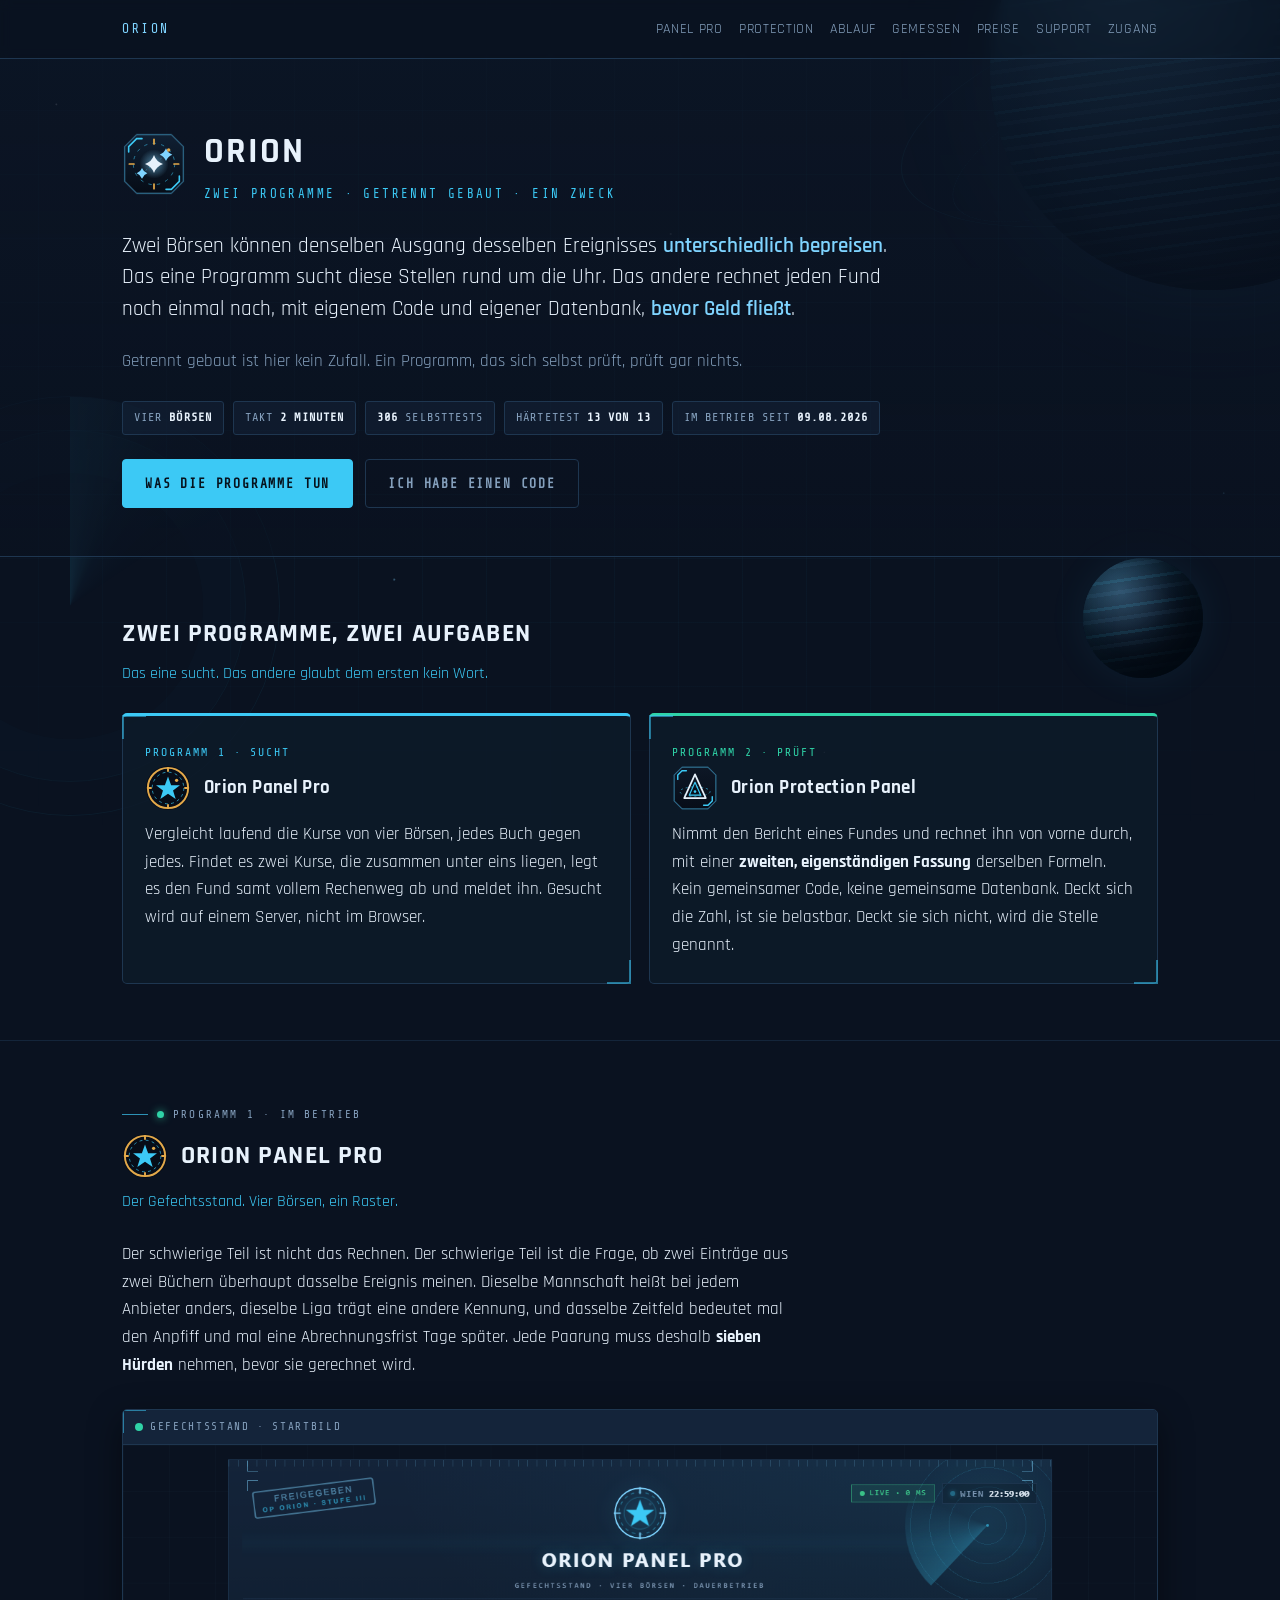
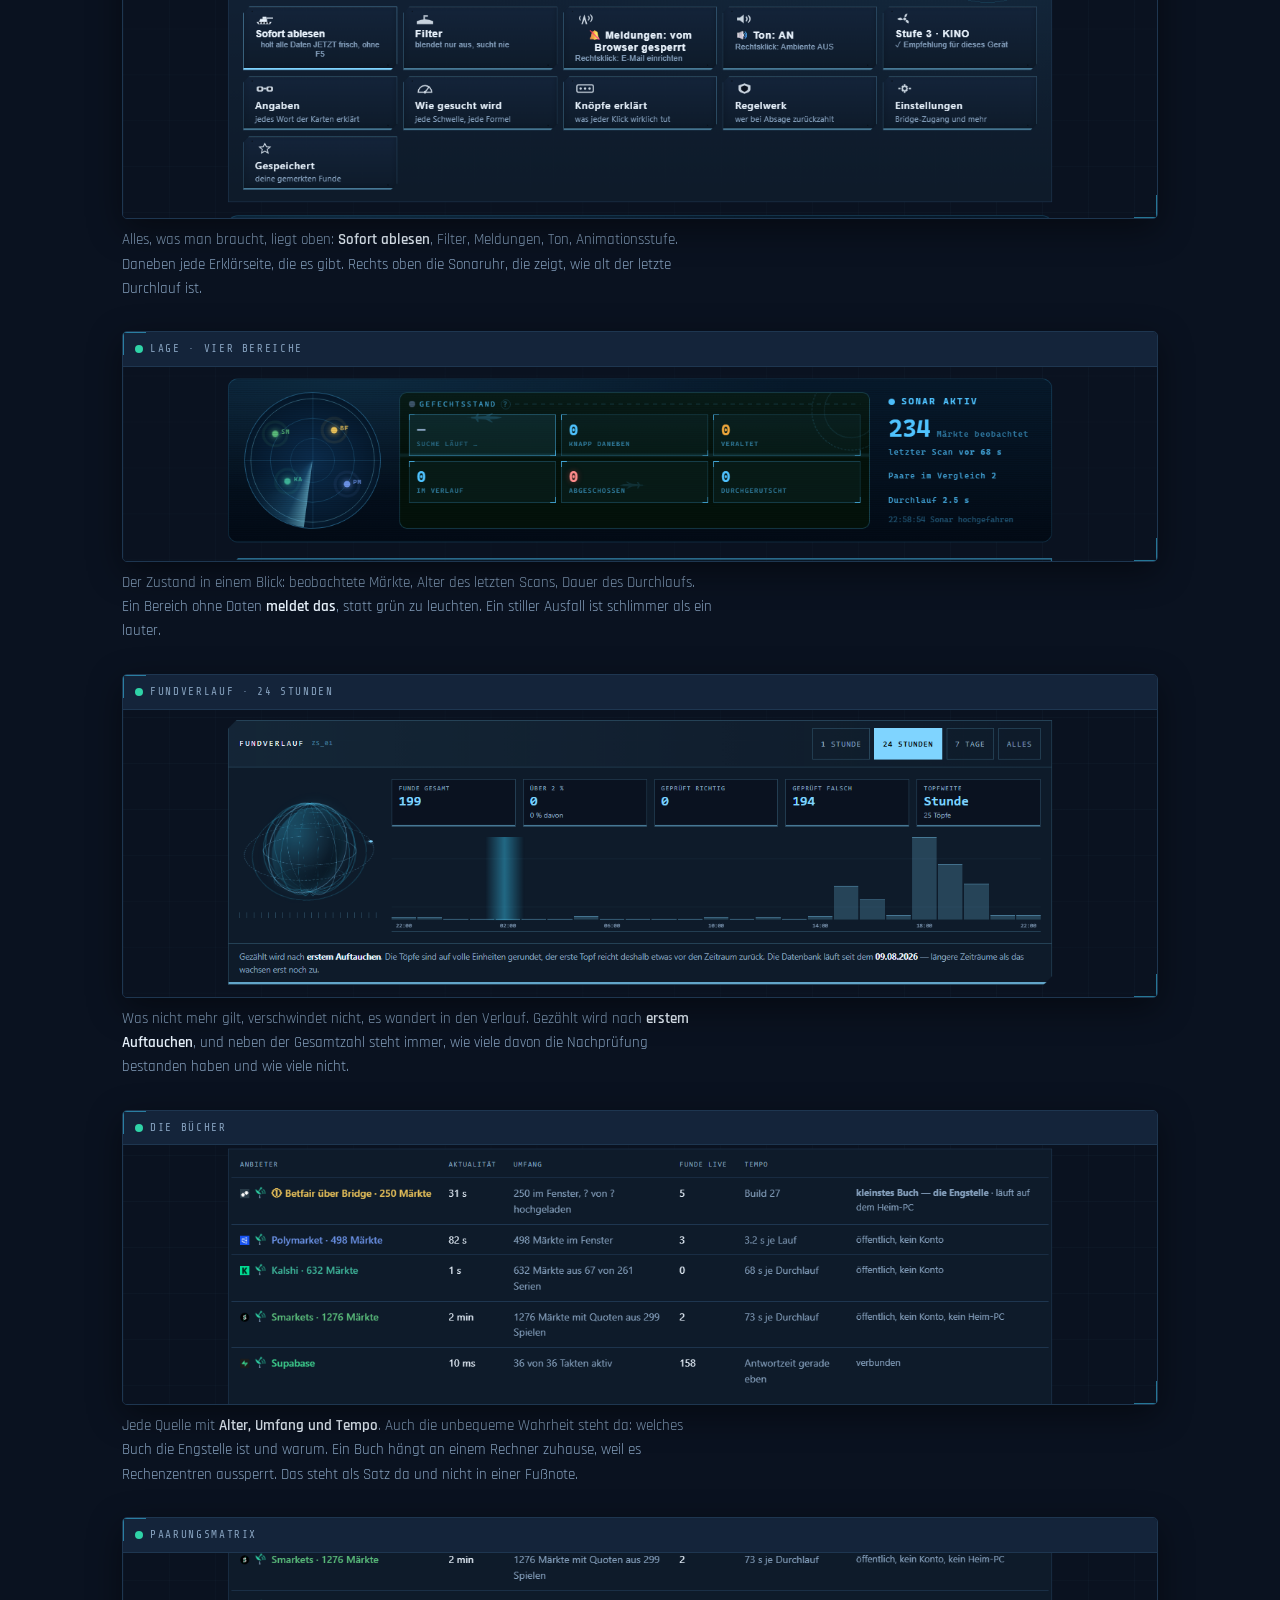
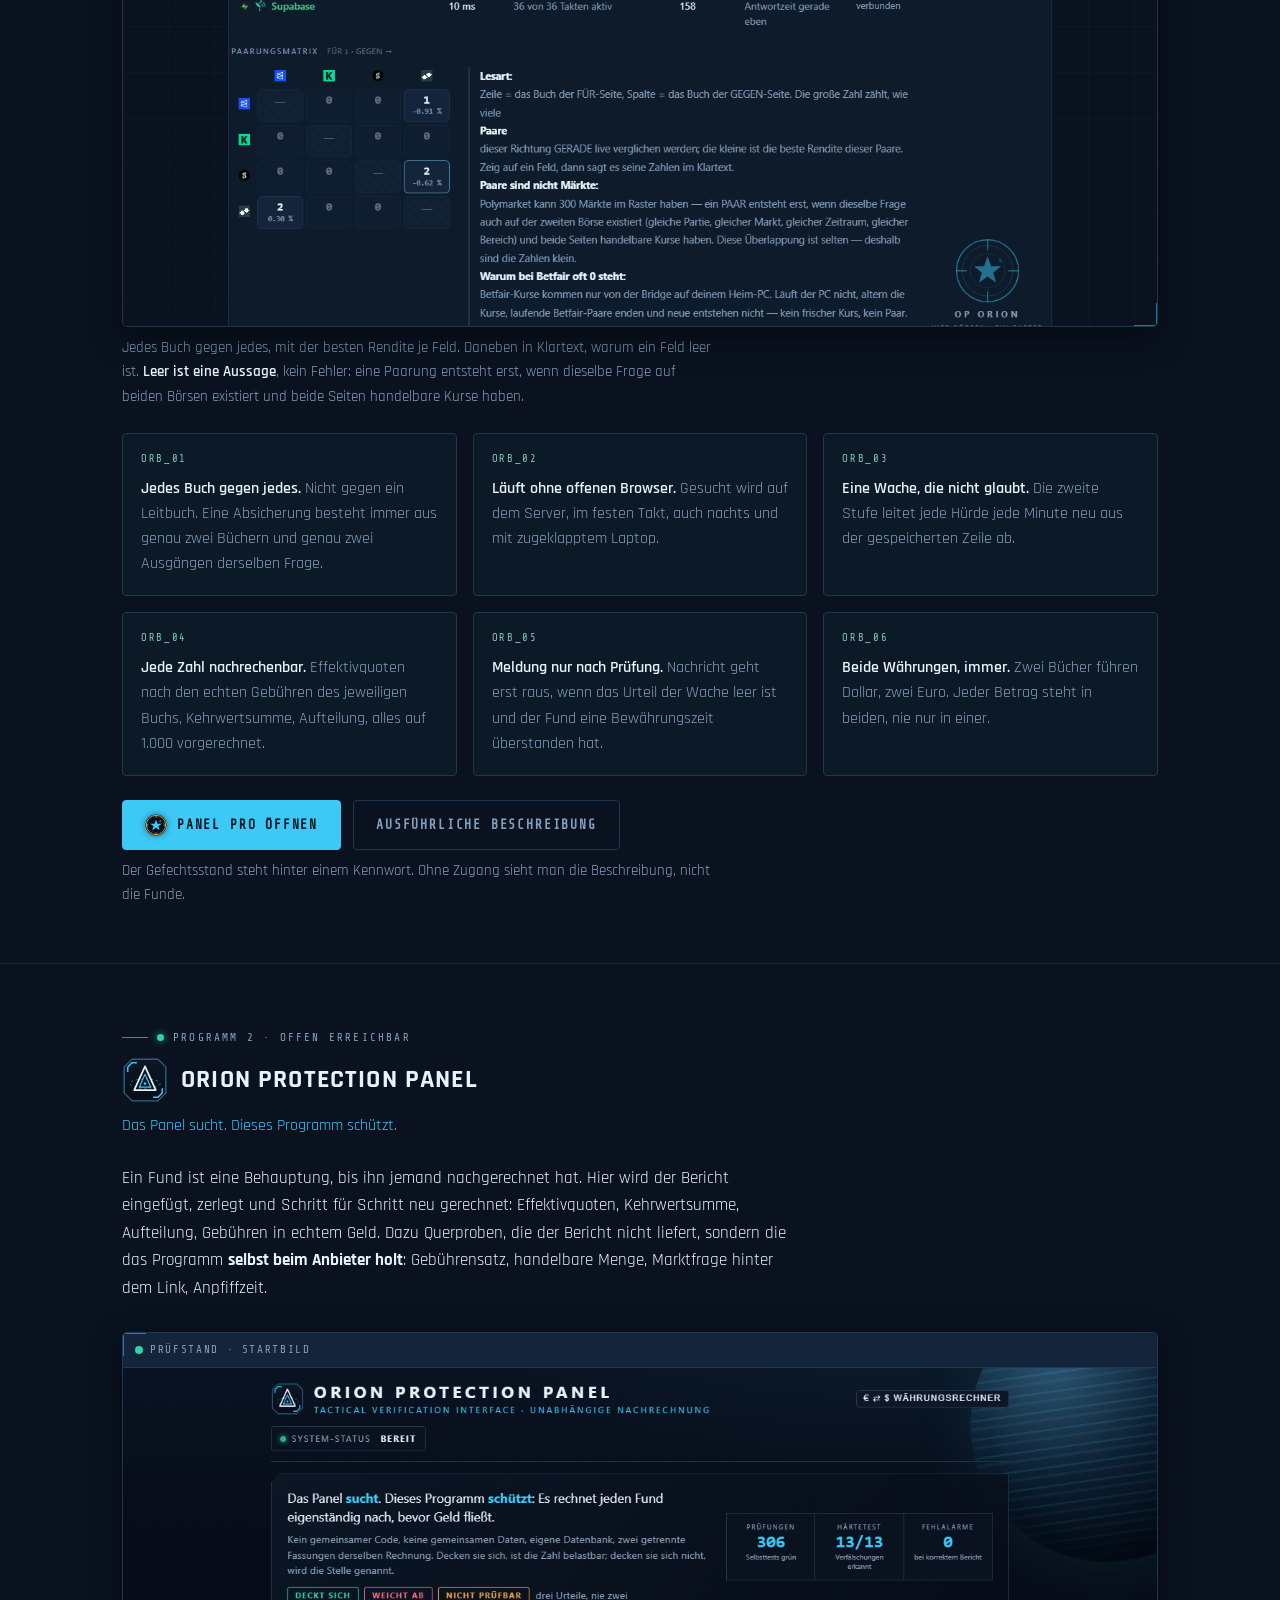
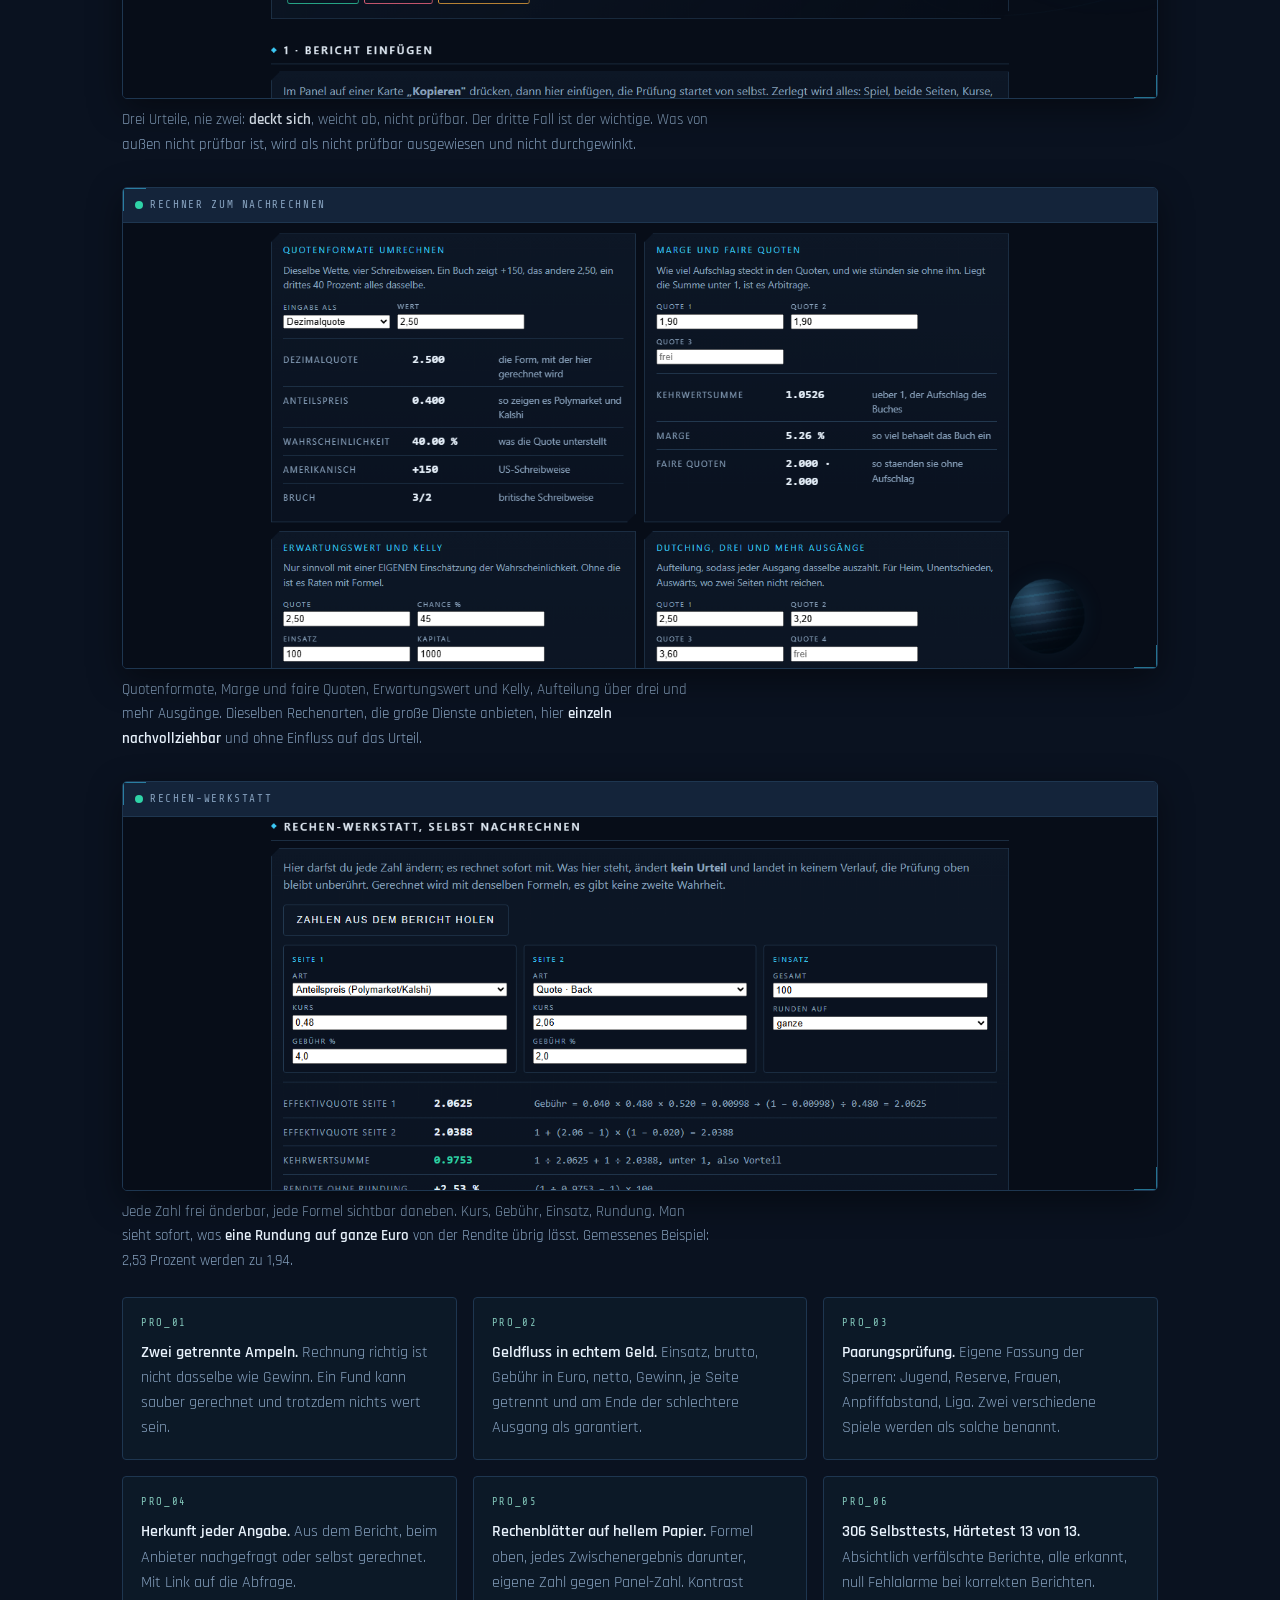
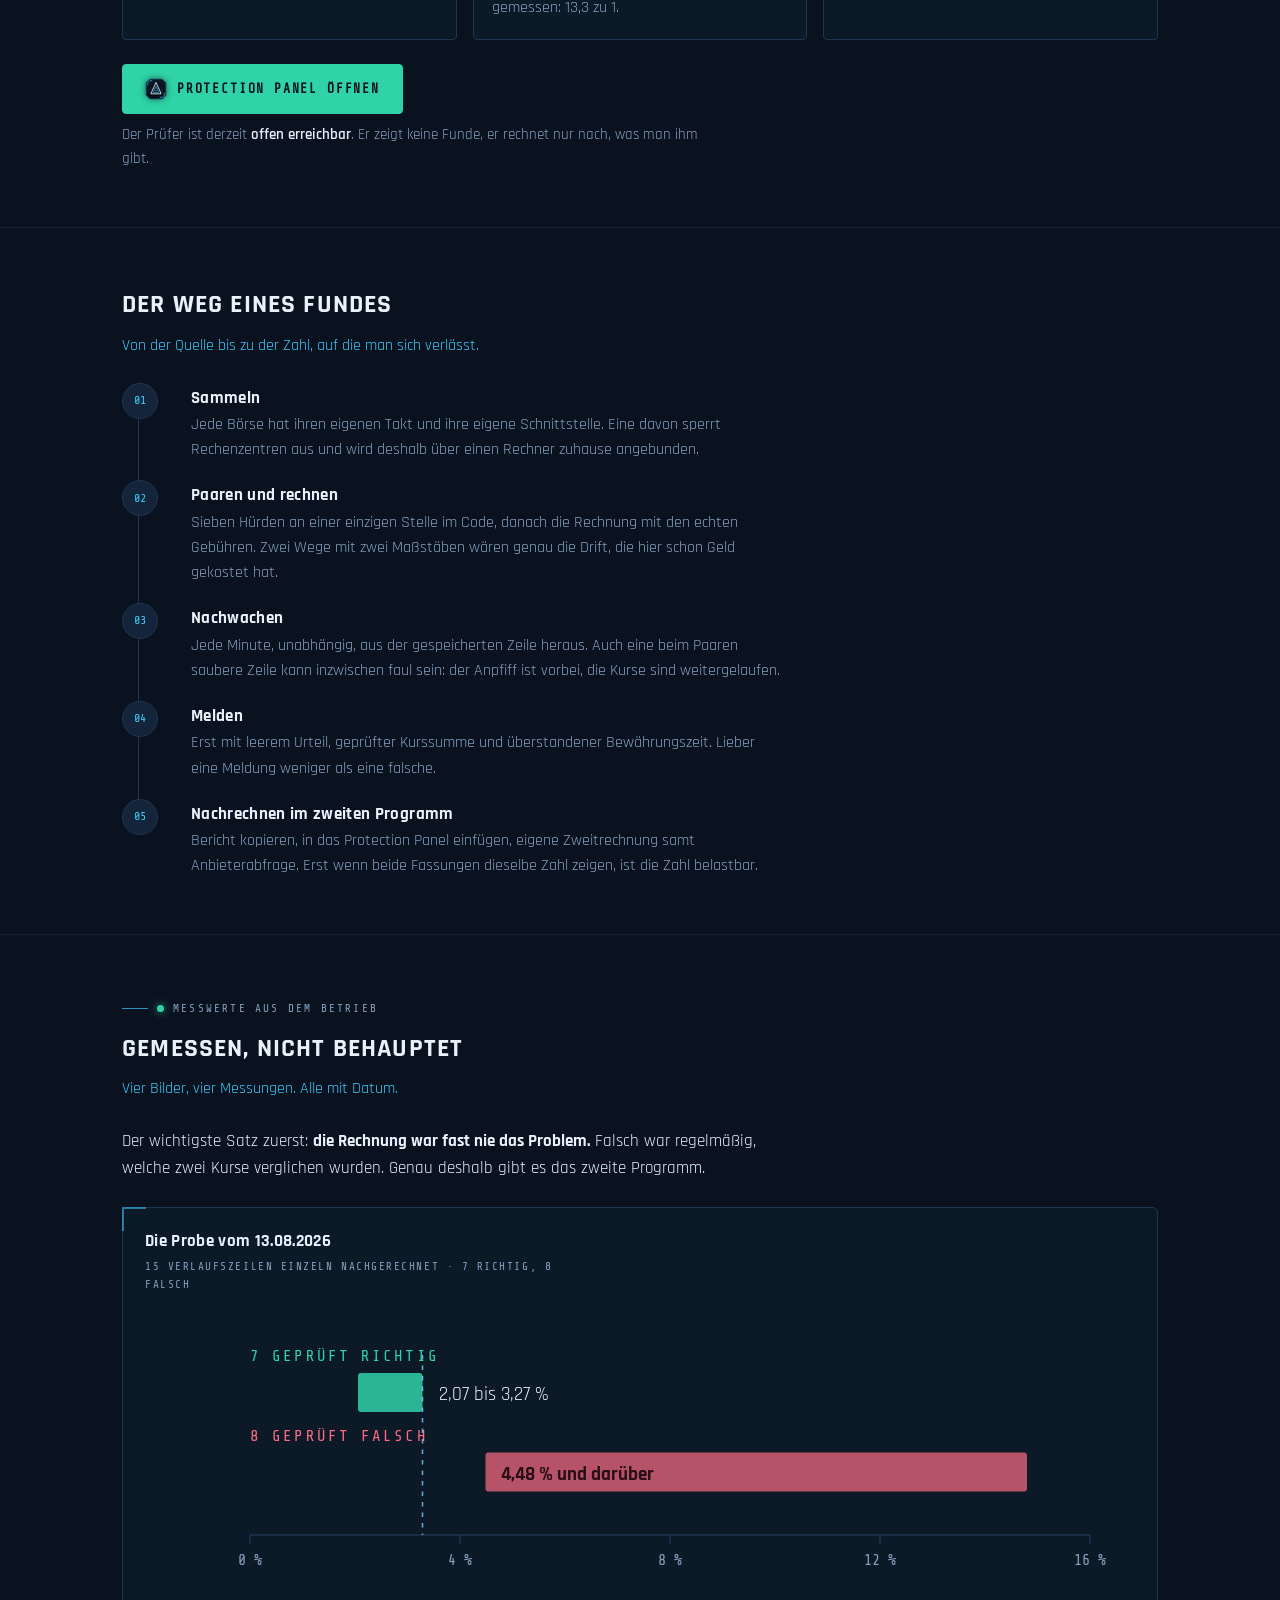
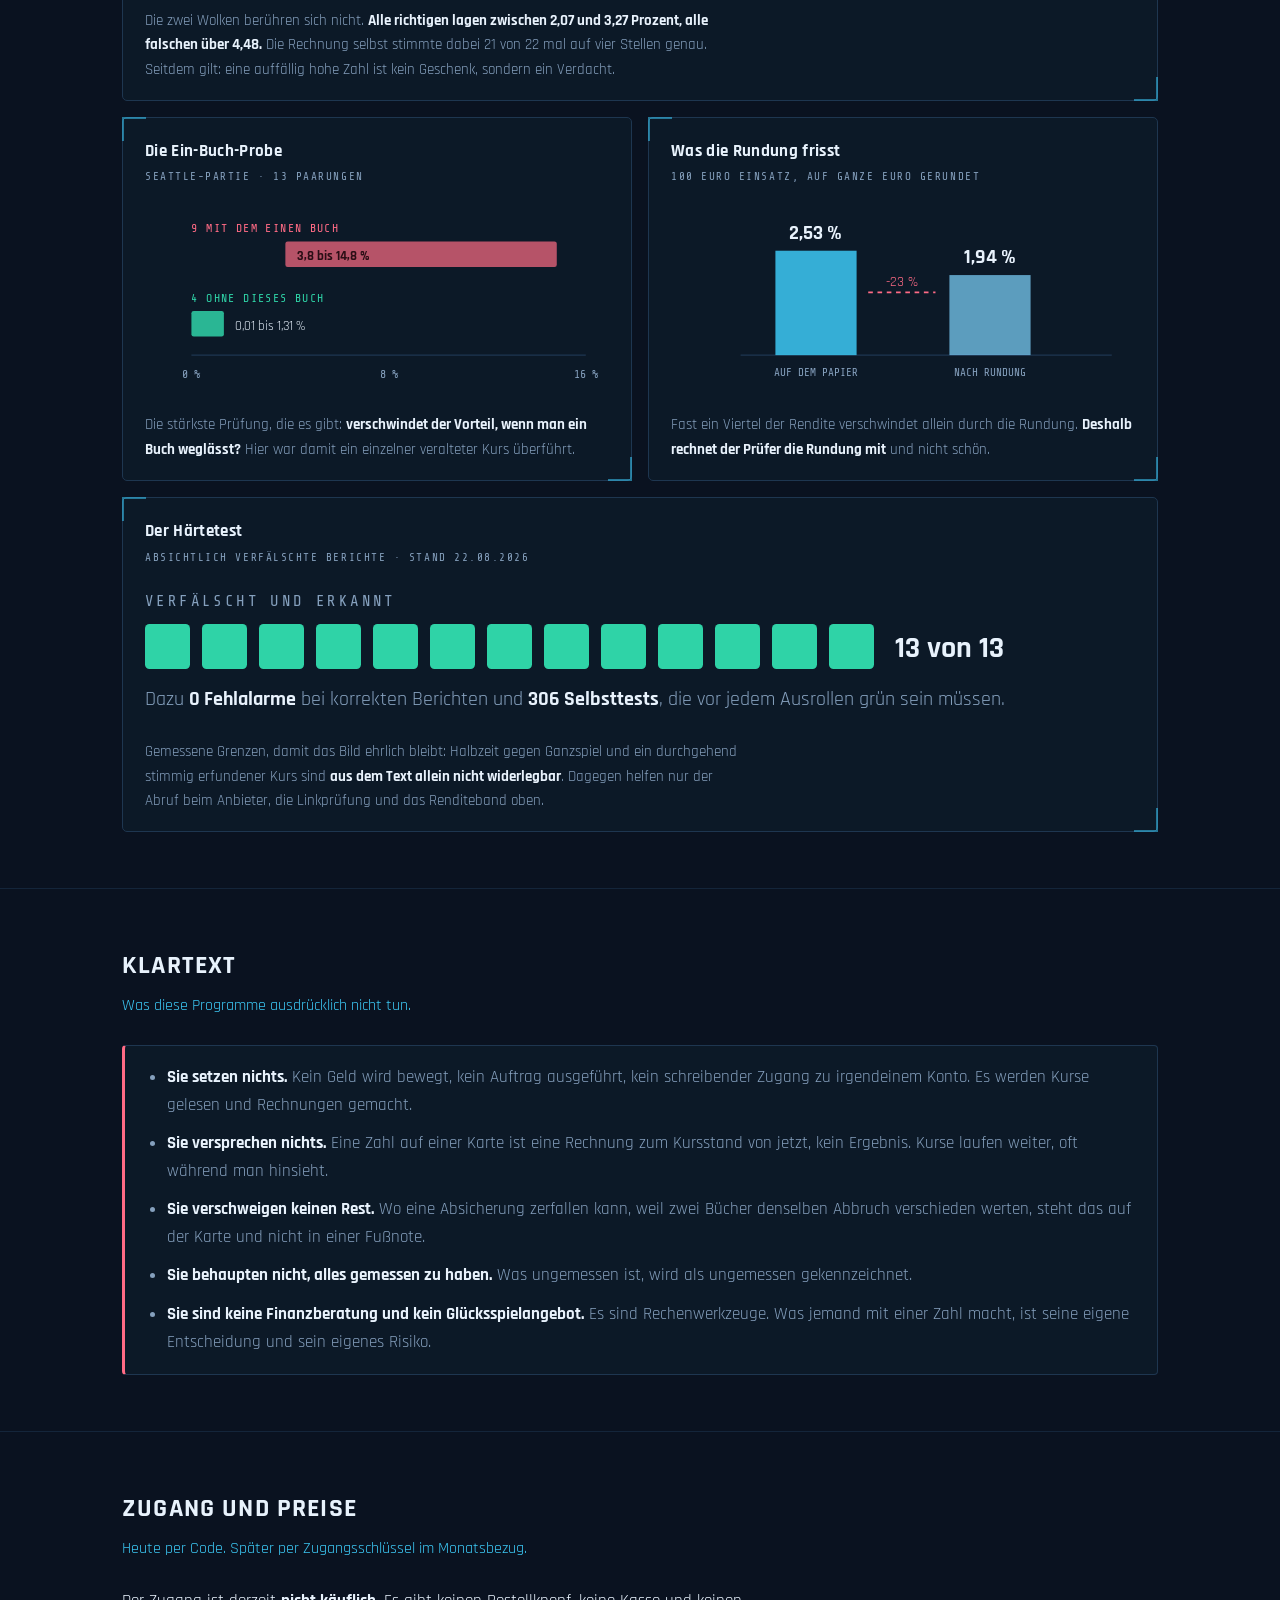
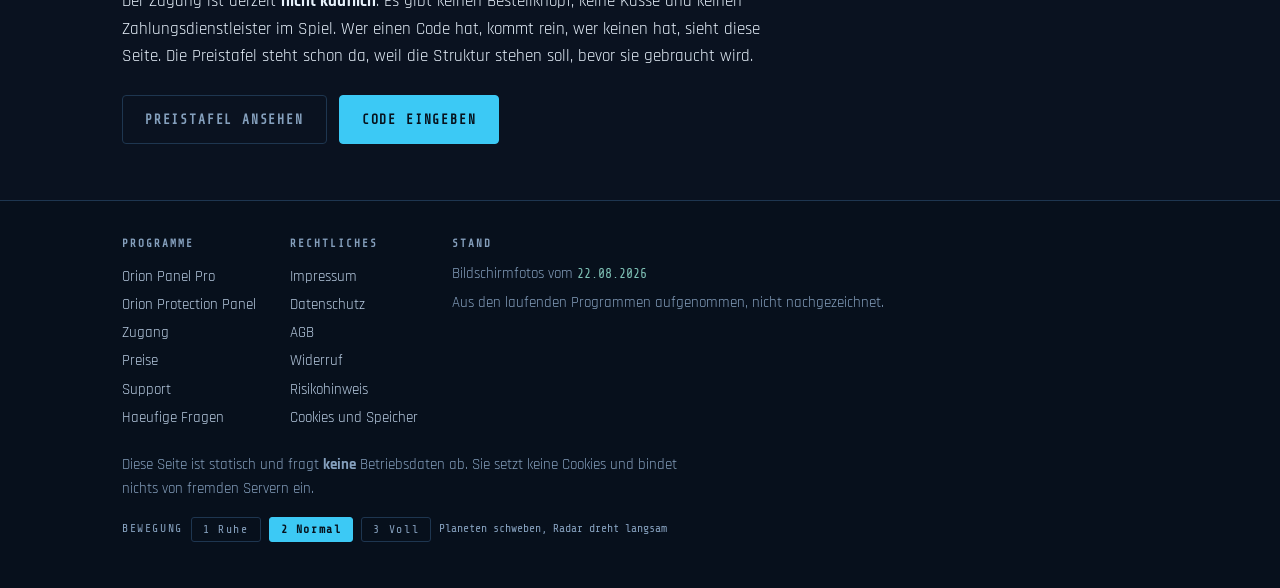
==== commit a4396ce0: "Militaerisches Lagebild als zweite Design-Schicht, eigenes Zeichen, zwei neue Seiten - bilder/logo-o" ====
--- a/index.html
+++ b/index.html
@@ -6,9 +6,11 @@
 <title>Orion, zwei Programme für Kursabgleich und Nachrechnung</title>
 <meta name="description" content="Orion Panel Pro sucht Kursunterschiede zwischen vier Boersen. Orion Protection Panel rechnet jeden Fund unabhaengig nach. Zwei getrennte Programme, ein Zweck.">
 <meta name="robots" content="noindex, nofollow">
-<link rel="icon" type="image/svg+xml" href="bilder/logo-protection.svg">
+<link rel="icon" type="image/svg+xml" href="bilder/logo-orion.svg">
 <link rel="stylesheet" href="schrift/schrift.css?v=1">
-<link rel="stylesheet" href="css/front.css?v=1">
+<link rel="stylesheet" href="css/front.css?v=2">
+<link rel="stylesheet" href="css/buehne.css?v=2">
+<script src="js/buehne.js?v=2"></script>
 
 <!-- =============================================================================
      INDEX.HTML, die Frontpage. Angelegt 22.08.2026.
@@ -25,6 +27,21 @@
      ========================================================================== -->
 </head>
 <body>
+
+<!-- Design-Schicht 2, LOESCHBAR: Sternenfeld, Raster, Planeten, Radar.
+     Liegt hinter allem, nimmt keine Klicks an, traegt keine Zahl.
+     Wer den Block und css/buehne.css entfernt, hat die schlichte Fassung. -->
+<div class="buehne" aria-hidden="true">
+  <div class="sterne"></div>
+  <div class="raster-buehne"></div>
+  <div class="orbit orbit-1"></div>
+  <div class="orbit orbit-2"></div>
+  <div class="planet planet-1"></div>
+  <div class="planet planet-2"></div>
+  <div class="planet planet-3"></div>
+  <div class="radar"></div>
+</div>
+
 
 <div class="leiste">
   <div class="hof">
@@ -33,7 +50,9 @@
       <a href="#panel">Panel Pro</a>
       <a href="#protection">Protection</a>
       <a href="#zusammen">Ablauf</a>
+      <a href="#gemessen">Gemessen</a>
       <a href="preise.html">Preise</a>
+      <a href="support.html">Support</a>
       <a href="zugang.html">Zugang</a>
     </nav>
   </div>
@@ -43,14 +62,7 @@
   <div class="hof">
 
     <div class="marke">
-      <svg viewBox="0 0 96 96" aria-hidden="true">
-        <circle cx="48" cy="48" r="44" fill="none" stroke="var(--gold)" stroke-width="2.5"/>
-        <circle cx="48" cy="48" r="37" fill="none" stroke="var(--sonar)" stroke-width="1.2" stroke-dasharray="6 7" opacity=".7"/>
-        <circle cx="48" cy="48" r="28" fill="none" stroke="var(--sonar)" stroke-width="1" opacity=".45"/>
-        <path d="M48 2 v12 M48 82 v12 M2 48 h12 M82 48 h12" stroke="var(--gold)" stroke-width="2.5"/>
-        <path d="M48 24 L54.5 42 L73 42 L58.5 53 L64 71 L48 60 L32 71 L37.5 53 L23 42 L41.5 42 Z" fill="var(--sonar)"/>
-        <circle cx="66" cy="32" r="2.6" fill="var(--gold)"/>
-      </svg>
+      <img class="wappen" src="bilder/logo-orion.svg" alt="Zeichen der Plattform Orion: drei Guertelsterne im Suchring">
       <h1>Orion
         <span class="unter">Zwei Programme &middot; getrennt gebaut &middot; ein Zweck</span>
       </h1>
@@ -91,17 +103,23 @@
       <p class="satz">Das eine sucht. Das andere glaubt dem ersten kein Wort.</p>
 
       <div class="saeulen">
-        <div class="saeule sucht">
+        <div class="saeule sucht hud">
           <span class="rolle">Programm 1 &middot; sucht</span>
-          <h3>Orion Panel Pro</h3>
+          <div class="zeichen">
+            <img src="bilder/logo-panel.svg" alt="Zeichen des Orion Panel Pro">
+            <h3>Orion Panel Pro</h3>
+          </div>
           <p>Vergleicht laufend die Kurse von vier B&ouml;rsen, jedes Buch gegen
             jedes. Findet es zwei Kurse, die zusammen unter eins liegen, legt es
             den Fund samt vollem Rechenweg ab und meldet ihn. Gesucht wird auf
             einem Server, nicht im Browser.</p>
         </div>
-        <div class="saeule prueft">
+        <div class="saeule prueft hud">
           <span class="rolle">Programm 2 &middot; pr&uuml;ft</span>
-          <h3>Orion Protection Panel</h3>
+          <div class="zeichen">
+            <img src="bilder/logo-protection.svg" alt="Zeichen des Orion Protection Panel">
+            <h3>Orion Protection Panel</h3>
+          </div>
           <p>Nimmt den Bericht eines Fundes und rechnet ihn von vorne durch,
             mit einer <b>zweiten, eigenst&auml;ndigen Fassung</b> derselben
             Formeln. Kein gemeinsamer Code, keine gemeinsame Datenbank. Deckt
@@ -115,7 +133,11 @@
   <!-- ============================================================= PANEL PRO -->
   <section id="panel">
     <div class="hof">
-      <h2>Orion Panel Pro</h2>
+      <span class="plakette"><span class="lampe"></span> Programm 1 &middot; im Betrieb</span>
+      <div class="zeichen">
+        <img src="bilder/logo-panel.svg" alt="">
+        <h2 style="margin:0">Orion Panel Pro</h2>
+      </div>
       <p class="satz">Der Gefechtsstand. Vier B&ouml;rsen, ein Raster.</p>
 
       <p>Der schwierige Teil ist nicht das Rechnen. Der schwierige Teil ist die
@@ -127,7 +149,7 @@
         <b>sieben H&uuml;rden</b> nehmen, bevor sie gerechnet wird.</p>
 
       <div class="spot">
-        <div class="rahmen">
+        <div class="rahmen hud">
           <div class="balken"><span class="punkt an"></span> Gefechtsstand &middot; Startbild</div>
           <img src="bilder/panel-kopf.png" alt="Startbild des Orion Panel Pro mit Bedienknoepfen und Statusanzeige" loading="lazy">
         </div>
@@ -138,7 +160,7 @@
       </div>
 
       <div class="spot">
-        <div class="rahmen">
+        <div class="rahmen hud">
           <div class="balken"><span class="punkt an"></span> Lage &middot; vier Bereiche</div>
           <img src="bilder/panel-lage.png" alt="Radar, Gefechtsstand-Kacheln und Sonarzaehler des Panels" loading="lazy">
         </div>
@@ -149,7 +171,7 @@
       </div>
 
       <div class="spot">
-        <div class="rahmen">
+        <div class="rahmen hud">
           <div class="balken"><span class="punkt an"></span> Fundverlauf &middot; 24 Stunden</div>
           <img src="bilder/panel-kurve.png" alt="Fundverlauf des Panels als Balkenkurve ueber 24 Stunden" loading="lazy">
         </div>
@@ -160,7 +182,7 @@
       </div>
 
       <div class="spot">
-        <div class="rahmen">
+        <div class="rahmen hud">
           <div class="balken"><span class="punkt an"></span> Die B&uuml;cher</div>
           <img src="bilder/panel-buecher.png" alt="Tabelle der vier Boersen mit Aktualitaet, Umfang und Tempo" loading="lazy">
         </div>
@@ -172,7 +194,7 @@
       </div>
 
       <div class="spot">
-        <div class="rahmen">
+        <div class="rahmen hud">
           <div class="balken"><span class="punkt an"></span> Paarungsmatrix</div>
           <img src="bilder/panel-matrix.png" alt="Matrix aller Boersenpaarungen mit bester Rendite je Feld" loading="lazy">
         </div>
@@ -209,7 +231,7 @@
       </div>
 
       <div class="zugang">
-        <a class="tor" href="zugang.html?ziel=panel">Panel Pro &ouml;ffnen</a>
+        <a class="tor mitzeichen" href="zugang.html?ziel=panel"><img src="bilder/logo-panel.svg" alt="">Panel Pro &ouml;ffnen</a>
         <a class="tor leise" href="https://harryclaude-hub.github.io/orion-panel-pro/start.html" target="_blank" rel="noopener">Ausf&uuml;hrliche Beschreibung</a>
       </div>
       <p class="bildtext">Der Gefechtsstand steht hinter einem Kennwort. Ohne
@@ -221,7 +243,11 @@
   <!-- ====================================================== PROTECTION PANEL -->
   <section id="protection">
     <div class="hof">
-      <h2>Orion Protection Panel</h2>
+      <span class="plakette"><span class="lampe"></span> Programm 2 &middot; offen erreichbar</span>
+      <div class="zeichen">
+        <img src="bilder/logo-protection.svg" alt="">
+        <h2 style="margin:0">Orion Protection Panel</h2>
+      </div>
       <p class="satz">Das Panel sucht. Dieses Programm sch&uuml;tzt.</p>
 
       <p>Ein Fund ist eine Behauptung, bis ihn jemand nachgerechnet hat. Hier
@@ -232,7 +258,7 @@
         handelbare Menge, Marktfrage hinter dem Link, Anpfiffzeit.</p>
 
       <div class="spot">
-        <div class="rahmen">
+        <div class="rahmen hud">
           <div class="balken"><span class="punkt an"></span> Pr&uuml;fstand &middot; Startbild</div>
           <img src="bilder/prot-kopf.png" alt="Startbild des Orion Protection Panel mit Eingabefeld fuer den Bericht" loading="lazy">
         </div>
@@ -243,7 +269,7 @@
       </div>
 
       <div class="spot">
-        <div class="rahmen">
+        <div class="rahmen hud">
           <div class="balken"><span class="punkt an"></span> Rechner zum Nachrechnen</div>
           <img src="bilder/prot-rechner.png" alt="Rechner fuer Quotenformate, Marge, Erwartungswert und Dutching" loading="lazy">
         </div>
@@ -254,7 +280,7 @@
       </div>
 
       <div class="spot">
-        <div class="rahmen">
+        <div class="rahmen hud">
           <div class="balken"><span class="punkt an"></span> Rechen-Werkstatt</div>
           <img src="bilder/prot-werk.png" alt="Rechen-Werkstatt mit frei aenderbaren Kursen, Gebuehren und Formelzeilen" loading="lazy">
         </div>
@@ -291,7 +317,7 @@
       </div>
 
       <div class="zugang">
-        <a class="tor gruen" href="https://harryclaude-hub.github.io/orion-protection-panel/" target="_blank" rel="noopener">Protection Panel &ouml;ffnen</a>
+        <a class="tor gruen mitzeichen" href="https://harryclaude-hub.github.io/orion-protection-panel/" target="_blank" rel="noopener"><img src="bilder/logo-protection.svg" alt="">Protection Panel &ouml;ffnen</a>
       </div>
       <p class="bildtext">Der Pr&uuml;fer ist derzeit <b>offen erreichbar</b>.
         Er zeigt keine Funde, er rechnet nur nach, was man ihm gibt.</p>
@@ -331,6 +357,131 @@
     </div>
   </section>
 
+  <!-- =============================================================== GEMESSEN
+       Jede Zahl in diesem Abschnitt ist gemessen, mit Datum und Herkunft.
+       Die Baender und Balken sind von Hand gezeichnetes SVG, keine Bibliothek,
+       kein Skript, kein Nachladen. Wer nachrechnen will: jeder Wert steht als
+       Zahl daneben, nicht nur als Laenge.
+       ==================================================================== -->
+  <section id="gemessen">
+    <div class="hof">
+      <span class="plakette"><span class="lampe"></span> Messwerte aus dem Betrieb</span>
+      <h2>Gemessen, nicht behauptet</h2>
+      <p class="satz">Vier Bilder, vier Messungen. Alle mit Datum.</p>
+
+      <p>Der wichtigste Satz zuerst: <b>die Rechnung war fast nie das Problem.</b>
+        Falsch war regelm&auml;&szlig;ig, welche zwei Kurse verglichen wurden.
+        Genau deshalb gibt es das zweite Programm.</p>
+
+      <div class="messraster">
+
+        <div class="messfeld breit hud">
+          <h3>Die Probe vom 13.08.2026</h3>
+          <p class="quelle">15 Verlaufszeilen einzeln nachgerechnet &middot; 7 richtig, 8 falsch</p>
+          <svg viewBox="0 0 660 190" role="img"
+               aria-label="Renditeband: richtige Funde lagen zwischen 2,07 und 3,27 Prozent, falsche ab 4,48 Prozent aufwaerts">
+            <line x1="70" y1="150" x2="630" y2="150" stroke="var(--rand)" stroke-width="1"/>
+            <g font-family="Share Tech Mono, monospace" font-size="10" fill="var(--text-leise)">
+              <line x1="70"  y1="150" x2="70"  y2="156" stroke="var(--rand)"/><text x="70"  y="170" text-anchor="middle">0 %</text>
+              <line x1="210" y1="150" x2="210" y2="156" stroke="var(--rand)"/><text x="210" y="170" text-anchor="middle">4 %</text>
+              <line x1="350" y1="150" x2="350" y2="156" stroke="var(--rand)"/><text x="350" y="170" text-anchor="middle">8 %</text>
+              <line x1="490" y1="150" x2="490" y2="156" stroke="var(--rand)"/><text x="490" y="170" text-anchor="middle">12 %</text>
+              <line x1="630" y1="150" x2="630" y2="156" stroke="var(--rand)"/><text x="630" y="170" text-anchor="middle">16 %</text>
+            </g>
+            <rect x="142" y="42" width="43" height="26" rx="2" fill="var(--gruen)" opacity=".85"/>
+            <text x="70" y="34" font-family="Share Tech Mono, monospace" font-size="10.5"
+                  fill="var(--gruen)" letter-spacing="1.4">7 GEPR&Uuml;FT RICHTIG</text>
+            <text x="196" y="60" font-size="12.5" fill="var(--text)">2,07 bis 3,27 %</text>
+            <rect x="227" y="95" width="361" height="26" rx="2" fill="var(--rot)" opacity=".7"/>
+            <text x="70" y="87" font-family="Share Tech Mono, monospace" font-size="10.5"
+                  fill="var(--rot)" letter-spacing="1.4">8 GEPR&Uuml;FT FALSCH</text>
+            <text x="237" y="113" font-size="12.5" fill="#2A0E15" font-weight="700">4,48 % und dar&uuml;ber</text>
+            <line x1="185" y1="30" x2="185" y2="150" stroke="var(--gold)" stroke-width="1" stroke-dasharray="3 4" opacity=".8"/>
+          </svg>
+          <p class="deutung">Die zwei Wolken ber&uuml;hren sich nicht. <b>Alle
+            richtigen lagen zwischen 2,07 und 3,27 Prozent, alle falschen &uuml;ber
+            4,48.</b> Die Rechnung selbst stimmte dabei 21 von 22 mal auf vier
+            Stellen genau. Seitdem gilt: eine auff&auml;llig hohe Zahl ist kein
+            Geschenk, sondern ein Verdacht.</p>
+        </div>
+
+        <div class="messfeld hud">
+          <h3>Die Ein-Buch-Probe</h3>
+          <p class="quelle">Seattle-Partie &middot; 13 Paarungen</p>
+          <svg viewBox="0 0 400 170" role="img"
+               aria-label="Mit dem alten Kurs lagen neun Paarungen zwischen 3,8 und 14,8 Prozent, ohne ihn vier Paarungen zwischen 0,01 und 1,31 Prozent">
+            <line x1="40" y1="132" x2="380" y2="132" stroke="var(--rand)"/>
+            <g font-family="Share Tech Mono, monospace" font-size="10" fill="var(--text-leise)">
+              <text x="40"  y="152" text-anchor="middle">0 %</text>
+              <text x="210" y="152" text-anchor="middle">8 %</text>
+              <text x="380" y="152" text-anchor="middle">16 %</text>
+            </g>
+            <text x="40" y="26" font-family="Share Tech Mono, monospace" font-size="10"
+                  fill="var(--rot)" letter-spacing="1.2">9 MIT DEM EINEN BUCH</text>
+            <rect x="121" y="34" width="234" height="22" rx="2" fill="var(--rot)" opacity=".7"/>
+            <text x="131" y="50" font-size="11.5" fill="#2A0E15" font-weight="700">3,8 bis 14,8 %</text>
+            <text x="40" y="86" font-family="Share Tech Mono, monospace" font-size="10"
+                  fill="var(--gruen)" letter-spacing="1.2">4 OHNE DIESES BUCH</text>
+            <rect x="40" y="94" width="28" height="22" rx="2" fill="var(--gruen)" opacity=".85"/>
+            <text x="78" y="110" font-size="11.5" fill="var(--text)">0,01 bis 1,31 %</text>
+          </svg>
+          <p class="deutung">Die st&auml;rkste Pr&uuml;fung, die es gibt:
+            <b>verschwindet der Vorteil, wenn man ein Buch wegl&auml;sst?</b> Hier
+            war damit ein einzelner veralteter Kurs &uuml;berf&uuml;hrt.</p>
+        </div>
+
+        <div class="messfeld hud">
+          <h3>Was die Rundung frisst</h3>
+          <p class="quelle">100 Euro Einsatz, auf ganze Euro gerundet</p>
+          <svg viewBox="0 0 400 170" role="img"
+               aria-label="Rendite auf dem Papier 2,53 Prozent, nach Rundung auf ganze Euro 1,94 Prozent">
+            <line x1="60" y1="132" x2="380" y2="132" stroke="var(--rand)"/>
+            <rect x="90"  y="42" width="70" height="90" fill="var(--sonar)" opacity=".85"/>
+            <text x="125" y="32" text-anchor="middle" font-size="17" font-weight="700" fill="var(--text)">2,53 %</text>
+            <text x="125" y="150" text-anchor="middle" font-family="Share Tech Mono, monospace"
+                  font-size="9.5" fill="var(--text-leise)">AUF DEM PAPIER</text>
+            <rect x="240" y="63" width="70" height="69" fill="var(--gold)" opacity=".7"/>
+            <text x="275" y="53" text-anchor="middle" font-size="17" font-weight="700" fill="var(--text)">1,94 %</text>
+            <text x="275" y="150" text-anchor="middle" font-family="Share Tech Mono, monospace"
+                  font-size="9.5" fill="var(--text-leise)">NACH RUNDUNG</text>
+            <path d="M170 78 H228" stroke="var(--rot)" stroke-width="1.5" stroke-dasharray="4 4"/>
+            <text x="199" y="72" text-anchor="middle" font-size="12" fill="var(--rot)">-23 %</text>
+          </svg>
+          <p class="deutung">Fast ein Viertel der Rendite verschwindet allein durch
+            die Rundung. <b>Deshalb rechnet der Pr&uuml;fer die Rundung mit</b> und
+            nicht sch&ouml;n.</p>
+        </div>
+
+        <div class="messfeld breit hud">
+          <h3>Der H&auml;rtetest</h3>
+          <p class="quelle">Absichtlich verf&auml;lschte Berichte &middot; Stand 22.08.2026</p>
+          <svg viewBox="0 0 660 96" role="img"
+               aria-label="Dreizehn von dreizehn verfaelschten Berichten erkannt, null Fehlalarme bei korrekten Berichten">
+            <text x="0" y="16" font-family="Share Tech Mono, monospace" font-size="10.5"
+                  fill="var(--text-leise)" letter-spacing="1.6">VERF&Auml;LSCHT UND ERKANNT</text>
+            <g fill="var(--gruen)">
+              <rect x="0"   y="28" width="30" height="30" rx="3"/><rect x="38"  y="28" width="30" height="30" rx="3"/>
+              <rect x="76"  y="28" width="30" height="30" rx="3"/><rect x="114" y="28" width="30" height="30" rx="3"/>
+              <rect x="152" y="28" width="30" height="30" rx="3"/><rect x="190" y="28" width="30" height="30" rx="3"/>
+              <rect x="228" y="28" width="30" height="30" rx="3"/><rect x="266" y="28" width="30" height="30" rx="3"/>
+              <rect x="304" y="28" width="30" height="30" rx="3"/><rect x="342" y="28" width="30" height="30" rx="3"/>
+              <rect x="380" y="28" width="30" height="30" rx="3"/><rect x="418" y="28" width="30" height="30" rx="3"/>
+              <rect x="456" y="28" width="30" height="30" rx="3"/>
+            </g>
+            <text x="500" y="50" font-size="20" font-weight="700" fill="var(--text)">13 von 13</text>
+            <text x="0" y="82" font-size="13" fill="var(--text-leise)">Dazu <tspan fill="var(--text)" font-weight="700">0 Fehlalarme</tspan> bei korrekten Berichten und <tspan fill="var(--text)" font-weight="700">306 Selbsttests</tspan>, die vor jedem Ausrollen gr&uuml;n sein m&uuml;ssen.</text>
+          </svg>
+          <p class="deutung">Gemessene Grenzen, damit das Bild ehrlich bleibt:
+            Halbzeit gegen Ganzspiel und ein durchgehend stimmig erfundener Kurs
+            sind <b>aus dem Text allein nicht widerlegbar</b>. Dagegen helfen nur
+            der Abruf beim Anbieter, die Linkpr&uuml;fung und das Renditeband
+            oben.</p>
+        </div>
+
+      </div>
+    </div>
+  </section>
+
   <!-- ============================================================== KLARTEXT -->
   <section>
     <div class="hof">
@@ -388,6 +539,8 @@
         <a href="#protection">Orion Protection Panel</a>
         <a href="zugang.html">Zugang</a>
         <a href="preise.html">Preise</a>
+        <a href="support.html">Support</a>
+        <a href="faq.html">Haeufige Fragen</a>
       </div>
       <div class="spalte">
         <h4>Rechtliches</h4>
@@ -406,6 +559,7 @@
     </div>
     <p>Diese Seite ist statisch und fragt <b>keine</b> Betriebsdaten ab. Sie
       setzt keine Cookies und bindet nichts von fremden Servern ein.</p>
+    <div id="stufenschalter"></div>
   </div>
 </footer>
 
--- a/css/buehne.css
+++ b/css/buehne.css
@@ -0,0 +1,282 @@
+/* ============================================================================
+ * BUEHNE.CSS, die zweite Design-Schicht: Planeten, Radar, HUD-Rahmen.
+ * ============================================================================
+ *
+ * Angelegt 22.08.2026. LOESCHBAR, und zwar vollstaendig. Wer diese Datei und
+ * die <div class="buehne"> aus den Seiten entfernt, hat wieder die schlichte
+ * Fassung. Kein Text, kein Link, keine Sperre, keine Rechtsangabe haengt daran.
+ *
+ * KOSTENREGEL, uebernommen aus dem Protection Panel, weil sie sich dort
+ * bewaehrt hat:
+ *   - Alles liegt HINTER dem Inhalt (z-index -1), nimmt keine Klicks an und
+ *     traegt keine Zahl.
+ *   - Kein WebGL, kein Bild, keine JavaScript-Schleife. Die Planeten sind
+ *     Farbverlaeufe, die Kugelform kommt aus einem radialen Verlauf darueber.
+ *   - Bewegt werden ausschliesslich transform und opacity. Beides erledigt die
+ *     Grafikkarte, ohne dass die Seite neu gesetzt wird.
+ *   - Die Wolkenbaender sind ABSICHTLICH unbewegt. Eine Animation auf
+ *     background-position muesste der Browser in jedem Bild ueber die ganze
+ *     Kugelflaeche neu zeichnen. Genau das bremst schwache Laptops aus.
+ *   - Taktzeiten 40 bis 120 Sekunden. Das bleibt ruhig.
+ *
+ * DREI STUFEN, geschaltet ueber das Attribut data-anim am <html>:
+ *   1 = Ruhe. Alles steht still, die Bilder bleiben.
+ *   2 = Normal. Planeten schweben, Ringe atmen, Radar dreht langsam.
+ *   3 = Voll. Zusaetzlich Sonarpuls, Sternenflimmern, Rasterdrift.
+ * Wer Bewegung im Betriebssystem abgeschaltet hat, bekommt Stufe 1, ohne dass
+ * er etwas einstellen muss. Voreinstellung ist 2, siehe js/buehne.js.
+ */
+
+/* ------------------------------------------------------------------ BUEHNE -- */
+
+.buehne{
+  position:fixed; inset:0; z-index:-1; overflow:hidden; pointer-events:none;
+  contain:strict;
+}
+
+/* Sternenfeld: zwei Lagen fest gesetzter Punkte, kein Bild, kein Skript. */
+.sterne{
+  position:absolute; inset:-10%;
+  background-image:
+    radial-gradient(1.4px 1.4px at 12% 18%, rgba(232,242,252,.55), transparent),
+    radial-gradient(1.2px 1.2px at 78% 12%, rgba(232,242,252,.42), transparent),
+    radial-gradient(1.6px 1.6px at 34% 62%, rgba(127,212,255,.50), transparent),
+    radial-gradient(1.1px 1.1px at 62% 78%, rgba(232,242,252,.38), transparent),
+    radial-gradient(1.3px 1.3px at 88% 54%, rgba(127,212,255,.40), transparent),
+    radial-gradient(1.1px 1.1px at 22% 88%, rgba(232,242,252,.32), transparent),
+    radial-gradient(1.5px 1.5px at 52% 30%, rgba(232,242,252,.30), transparent),
+    radial-gradient(1.2px 1.2px at 8%  46%, rgba(127,212,255,.34), transparent);
+  opacity:.85;
+}
+
+/* Taktisches Raster, sehr leise. */
+.raster-buehne{
+  position:absolute; inset:-2%;
+  background-image:
+    linear-gradient(rgba(60,201,245,.045) 1px, transparent 1px),
+    linear-gradient(90deg, rgba(60,201,245,.045) 1px, transparent 1px);
+  background-size:64px 64px;
+  mask-image:radial-gradient(ellipse 90% 70% at 50% 30%, #000 30%, transparent 100%);
+  -webkit-mask-image:radial-gradient(ellipse 90% 70% at 50% 30%, #000 30%, transparent 100%);
+}
+
+/* ---------------------------------------------------------------- PLANETEN -- */
+
+.planet{
+  position:absolute; border-radius:50%;
+  will-change:transform;
+  animation:schweben 62s ease-in-out infinite alternate;
+}
+/* Die Baender liegen IM Planeten, leicht schraeg, wie bei einem Gasriesen. */
+.planet::before{
+  content:''; position:absolute; inset:0; border-radius:50%;
+  background:repeating-linear-gradient(172deg,
+    rgba(60,201,245,.13) 0px,  rgba(60,201,245,.13) 3px,
+    rgba(10,30,48,0)     3px,  rgba(10,30,48,0)     11px,
+    rgba(96,165,214,.09) 11px, rgba(96,165,214,.09) 15px,
+    rgba(5,15,26,0)      15px, rgba(5,15,26,0)      26px);
+}
+/* Die Kugel: Licht oben links, tiefer Schatten unten rechts. Daher die Tiefe. */
+.planet::after{
+  content:''; position:absolute; inset:0; border-radius:50%;
+  background:radial-gradient(circle at 30% 26%,
+    rgba(120,200,240,.22) 0%, rgba(10,25,40,.10) 42%,
+    rgba(2,8,16,.72) 78%, rgba(2,6,12,.92) 100%);
+  box-shadow:inset -16px -20px 44px rgba(2,8,16,.88),
+             inset 8px 10px 26px rgba(60,201,245,.10);
+}
+.planet-1{
+  width:440px; height:440px; top:-150px; right:-150px;
+  background:radial-gradient(circle at 32% 28%, #16354E 0%, #0C1E30 46%, #060F1B 100%);
+  box-shadow:0 0 110px rgba(60,201,245,.10);
+  animation-duration:74s;
+}
+.planet-2{
+  width:230px; height:230px; top:128%; left:-86px;
+  background:radial-gradient(circle at 36% 30%, #123B4A 0%, #0A1F2B 52%, #050D16 100%);
+  box-shadow:0 0 70px rgba(60,201,245,.08);
+  animation-duration:96s; animation-delay:-18s;
+}
+.planet-3{
+  width:120px; height:120px; top:62%; right:6%;
+  background:radial-gradient(circle at 34% 30%, #1B2E44 0%, #0B1725 58%, #05101A 100%);
+  box-shadow:0 0 40px rgba(60,201,245,.07);
+  animation-duration:54s; animation-delay:-26s;
+}
+
+/* Orbit, kein Saturnring: eine flache Ellipse, die den grossen Planeten
+ * umlaeuft. Die Neigung macht scaleY, nicht ein zweites Bild. */
+.orbit{
+  position:absolute; border-radius:50%;
+  border:1px solid rgba(60,201,245,.13);
+  animation:ringatmen 58s ease-in-out infinite alternate;
+}
+.orbit-1{ top:-230px; right:-250px; width:640px; height:640px;
+          transform:rotate(-16deg) scaleY(.34); }
+.orbit-2{ top:-190px; right:-210px; width:560px; height:560px;
+          transform:rotate(-24deg) scaleY(.26); border-style:dashed;
+          animation-duration:82s; animation-delay:-12s; }
+
+/* ------------------------------------------------------------------- RADAR -- */
+/* Ein Kegel aus einem konischen Verlauf, der sich dreht. Ein einziges
+ * Element, eine einzige transform-Animation. */
+
+.radar{
+  position:absolute; top:44%; left:-140px;
+  width:420px; height:420px; border-radius:50%;
+  border:1px solid rgba(60,201,245,.10);
+  opacity:.55;
+}
+.radar::before{
+  content:''; position:absolute; inset:8%; border-radius:50%;
+  border:1px solid rgba(60,201,245,.09);
+  box-shadow:0 0 0 42px rgba(60,201,245,.03) inset;
+}
+.radar::after{
+  content:''; position:absolute; inset:0; border-radius:50%;
+  background:conic-gradient(from 0deg,
+    rgba(60,201,245,.20) 0deg, rgba(60,201,245,.05) 26deg,
+    transparent 60deg, transparent 360deg);
+  will-change:transform;
+  animation:sweep 9s linear infinite;
+}
+
+@keyframes schweben{ from{ transform:translate3d(0,0,0); } to{ transform:translate3d(0,-30px,0); } }
+@keyframes ringatmen{ from{ opacity:.45; } to{ opacity:.95; } }
+@keyframes sweep{ from{ transform:rotate(0deg); } to{ transform:rotate(360deg); } }
+@keyframes puls{ from{ opacity:.5; transform:scale(.96); } to{ opacity:1; transform:scale(1); } }
+@keyframes flimmern{ from{ opacity:.55; } to{ opacity:1; } }
+@keyframes drift{ from{ transform:translate3d(0,0,0); } to{ transform:translate3d(-64px,-64px,0); } }
+
+/* ------------------------------------------------------------- DIE STUFEN -- */
+
+/* Stufe 1: Ruhe. Alles steht, nichts verschwindet. */
+html[data-anim="1"] .planet,
+html[data-anim="1"] .orbit,
+html[data-anim="1"] .radar::after,
+html[data-anim="1"] .sterne,
+html[data-anim="1"] .raster-buehne,
+html[data-anim="1"] .lampe{ animation:none !important; }
+
+/* Stufe 3: die Zugaben, die es unter 3 nicht gibt. */
+html[data-anim="3"] .sterne{ animation:flimmern 7s ease-in-out infinite alternate; }
+html[data-anim="3"] .raster-buehne{ animation:drift 120s linear infinite; }
+html[data-anim="3"] .radar::after{ animation-duration:6s; }
+html[data-anim="3"] .radar{ opacity:.75; }
+
+/* Wer Bewegung im System abgeschaltet hat, bekommt Ruhe, ohne zu klicken. */
+@media (prefers-reduced-motion: reduce){
+  .planet, .orbit, .radar::after, .sterne, .raster-buehne, .lampe{
+    animation:none !important;
+  }
+}
+
+/* --------------------------------------------------------------- HUD-TEILE -- */
+
+/* Eckwinkel wie auf einem Lagebildschirm. Zwei Ecken, nicht vier: ruhiger. */
+.hud{ position:relative; }
+.hud::before, .hud::after{
+  content:''; position:absolute; width:22px; height:22px; pointer-events:none;
+  border-color:rgba(60,201,245,.55); border-style:solid;
+}
+.hud::before{ top:-1px; left:-1px; border-width:2px 0 0 2px; }
+.hud::after{ bottom:-1px; right:-1px; border-width:0 2px 2px 0; }
+
+/* Kennplakette, die Zeile ueber einem Abschnitt. */
+.plakette{
+  display:inline-flex; align-items:center; gap:9px;
+  font-family:'Share Tech Mono', ui-monospace, monospace;
+  font-size:11px; letter-spacing:.2em; text-transform:uppercase;
+  color:var(--text-leise); margin-bottom:10px;
+}
+.plakette::before{
+  content:''; width:26px; height:1px; background:var(--sonar); opacity:.7;
+}
+.lampe{
+  width:7px; height:7px; border-radius:50%; background:var(--gruen);
+  box-shadow:0 0 8px rgba(47,211,167,.8);
+  animation:puls 2.6s ease-in-out infinite alternate;
+}
+
+/* ---------------------------------------------------------------- LOGOCHIP -- */
+/* Die Zeichen der beiden Programme, ueberall dort, wo man zu ihnen kommt.
+ * Ein Zeichen neben dem Namen sagt in einem Blick, wohin der Knopf fuehrt. */
+
+.zeichen{
+  display:flex; align-items:center; gap:13px; margin-bottom:10px;
+}
+.zeichen img{ width:46px; height:46px; flex:0 0 46px; }
+.zeichen h3{ margin:0; }
+
+.tor.mitzeichen{ display:inline-flex; align-items:center; gap:10px; }
+.tor.mitzeichen img{
+  width:22px; height:22px; flex:0 0 22px;
+  filter:drop-shadow(0 0 3px rgba(0,0,0,.5));
+}
+
+/* Der grosse Kopf-Abdruck der Seite. */
+.marke img.wappen{ width:64px; height:64px; flex:0 0 64px; }
+
+/* --------------------------------------------------------------- DIAGRAMME -- */
+/* Echte Zahlen, echte Achsen. Jede Zahl in diesen Bildern ist gemessen und
+ * traegt darunter, wann und woraus. Nichts davon ist ein Platzhalter. */
+
+.messfeld{
+  border:1px solid var(--rand); border-radius:5px; background:var(--karte);
+  padding:20px 22px 18px;
+}
+.messfeld h3{ font-size:17px; margin:0 0 3px; }
+.messfeld .quelle{
+  font-family:'Share Tech Mono', ui-monospace, monospace;
+  font-size:11px; letter-spacing:.14em; text-transform:uppercase;
+  color:var(--text-leise); margin:0 0 16px;
+}
+.messfeld svg{ display:block; width:100%; height:auto; }
+.messfeld .deutung{ font-size:15px; color:var(--text-leise); margin:14px 0 0; }
+.messfeld .deutung b{ color:var(--text); }
+
+.messraster{ display:grid; grid-template-columns:1fr 1fr; gap:16px; margin-top:24px; }
+.messraster .breit{ grid-column:1 / -1; }
+
+/* --------------------------------------------------------- STUFENSCHALTER -- */
+
+.stufen{
+  display:flex; align-items:center; gap:8px; flex-wrap:wrap;
+  font-family:'Share Tech Mono', ui-monospace, monospace;
+  font-size:11.5px; letter-spacing:.14em; text-transform:uppercase;
+  color:var(--text-leise); margin-top:16px;
+}
+.stufen button{
+  background:transparent; border:1px solid var(--rand); border-radius:3px;
+  color:var(--text-leise); padding:5px 11px; cursor:pointer;
+  font-family:inherit; font-size:inherit; letter-spacing:inherit;
+}
+.stufen button:hover{ color:var(--text); border-color:var(--sonar); }
+.stufen button[aria-pressed="true"]{
+  color:#06121D; background:var(--sonar); border-color:var(--sonar); font-weight:700;
+}
+
+/* ------------------------------------------------------------------ SCHMAL -- */
+
+@media (max-width: 900px){
+  .messraster{ grid-template-columns:1fr; }
+  /* Auf kleinen Geraeten kostet jede bewegte Flaeche mehr, und die Planeten
+   * stehen ohnehin halb ausserhalb. Zwei bleiben, der Radar geht. */
+  .radar, .planet-3, .orbit-2{ display:none; }
+  .planet-1{ width:300px; height:300px; top:-110px; right:-110px; }
+}
+
+/* ------------------------------------------------- DURCHBLICK AUF DIE BUEHNE --
+ * front.css legt Kopf und Fuss auf einen deckenden Grund. Solange die Buehne
+ * dahinter liegt, sieht man sie dort nicht. Statt die Farben in front.css zu
+ * aendern (das waere ein Eingriff in die erste Schicht), wird hier nur die
+ * Deckkraft genommen. Loescht man buehne.css, sind die alten Flaechen zurueck.
+ */
+.kopf{
+  background:linear-gradient(180deg, rgba(12,22,38,.72) 0%, rgba(10,18,32,.55) 100%);
+}
+.fuss{ background:rgba(8,17,29,.82); }
+.leiste{ background:rgba(10,18,32,.78); }
+.saeule, .feld, .messfeld, .rahmen, .klartext, .hinweis, .tafel, .paket{
+  background:rgba(14,27,42,.82);
+}
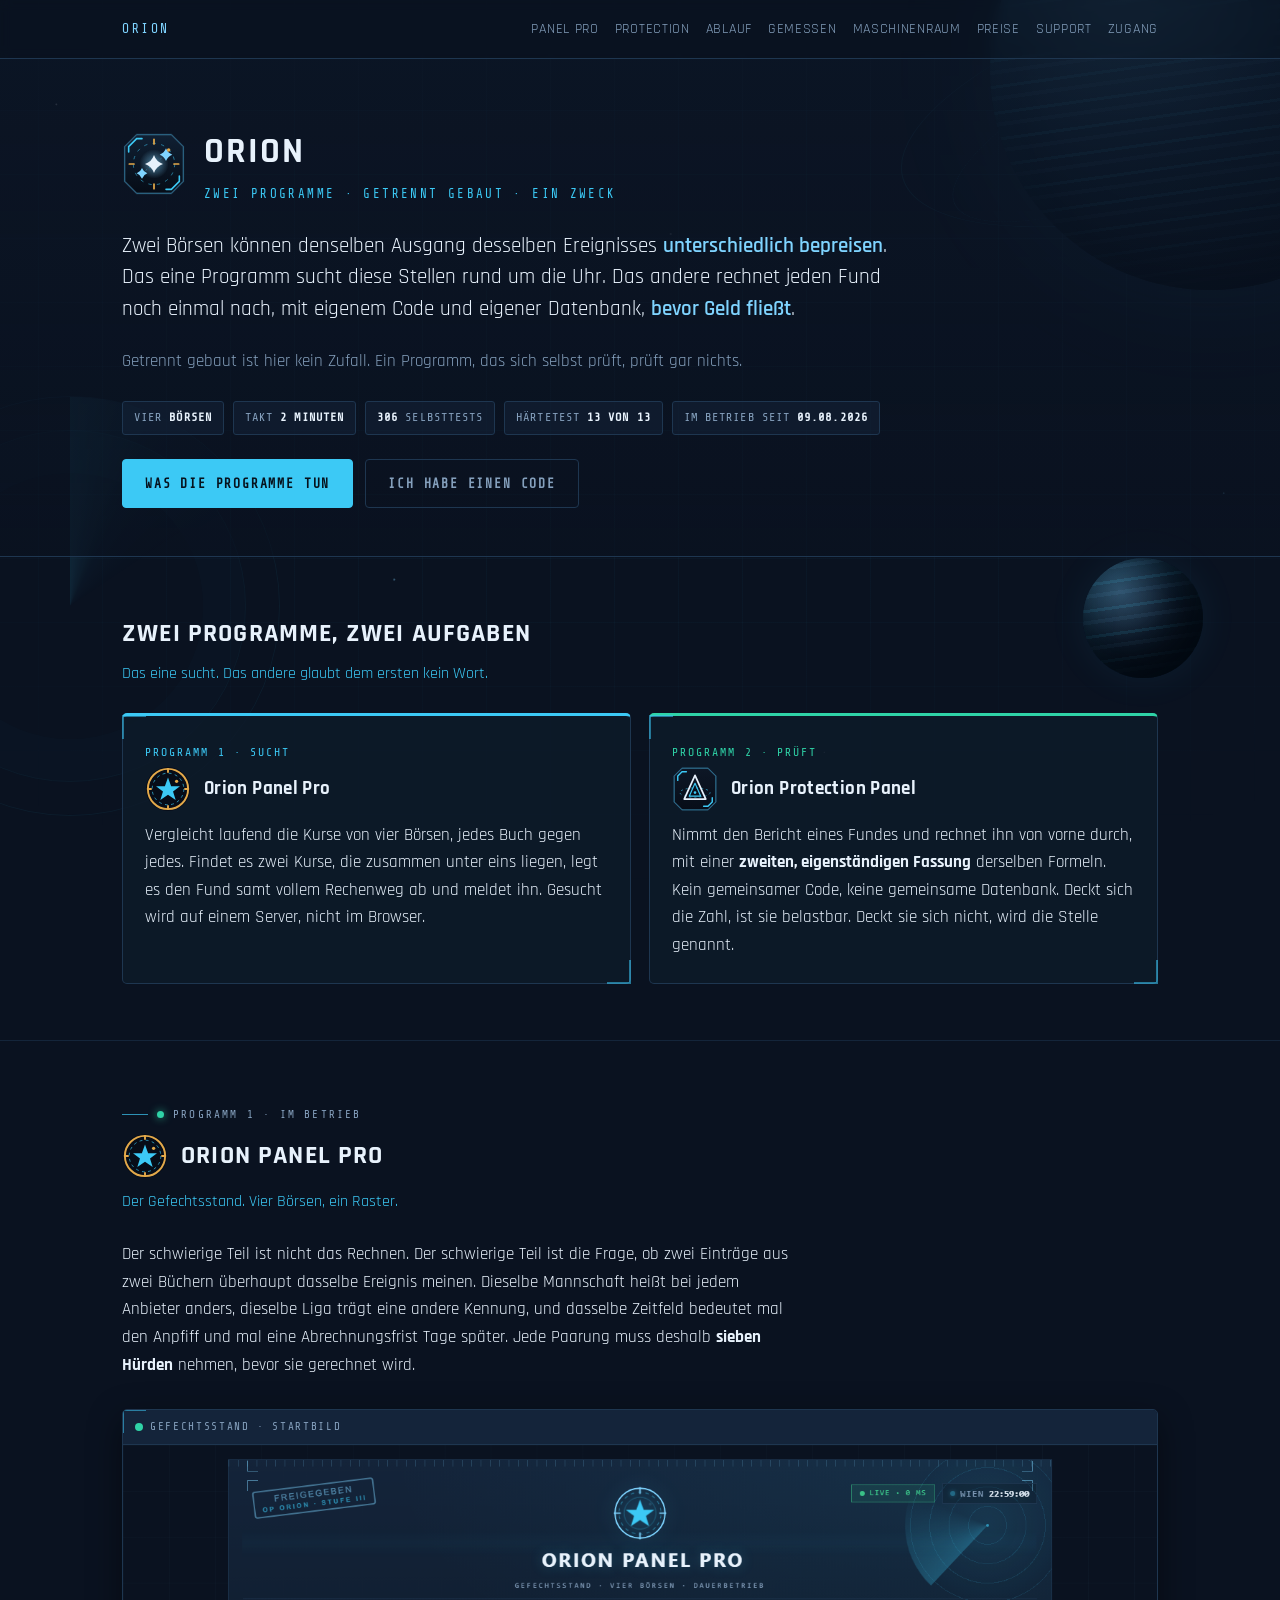
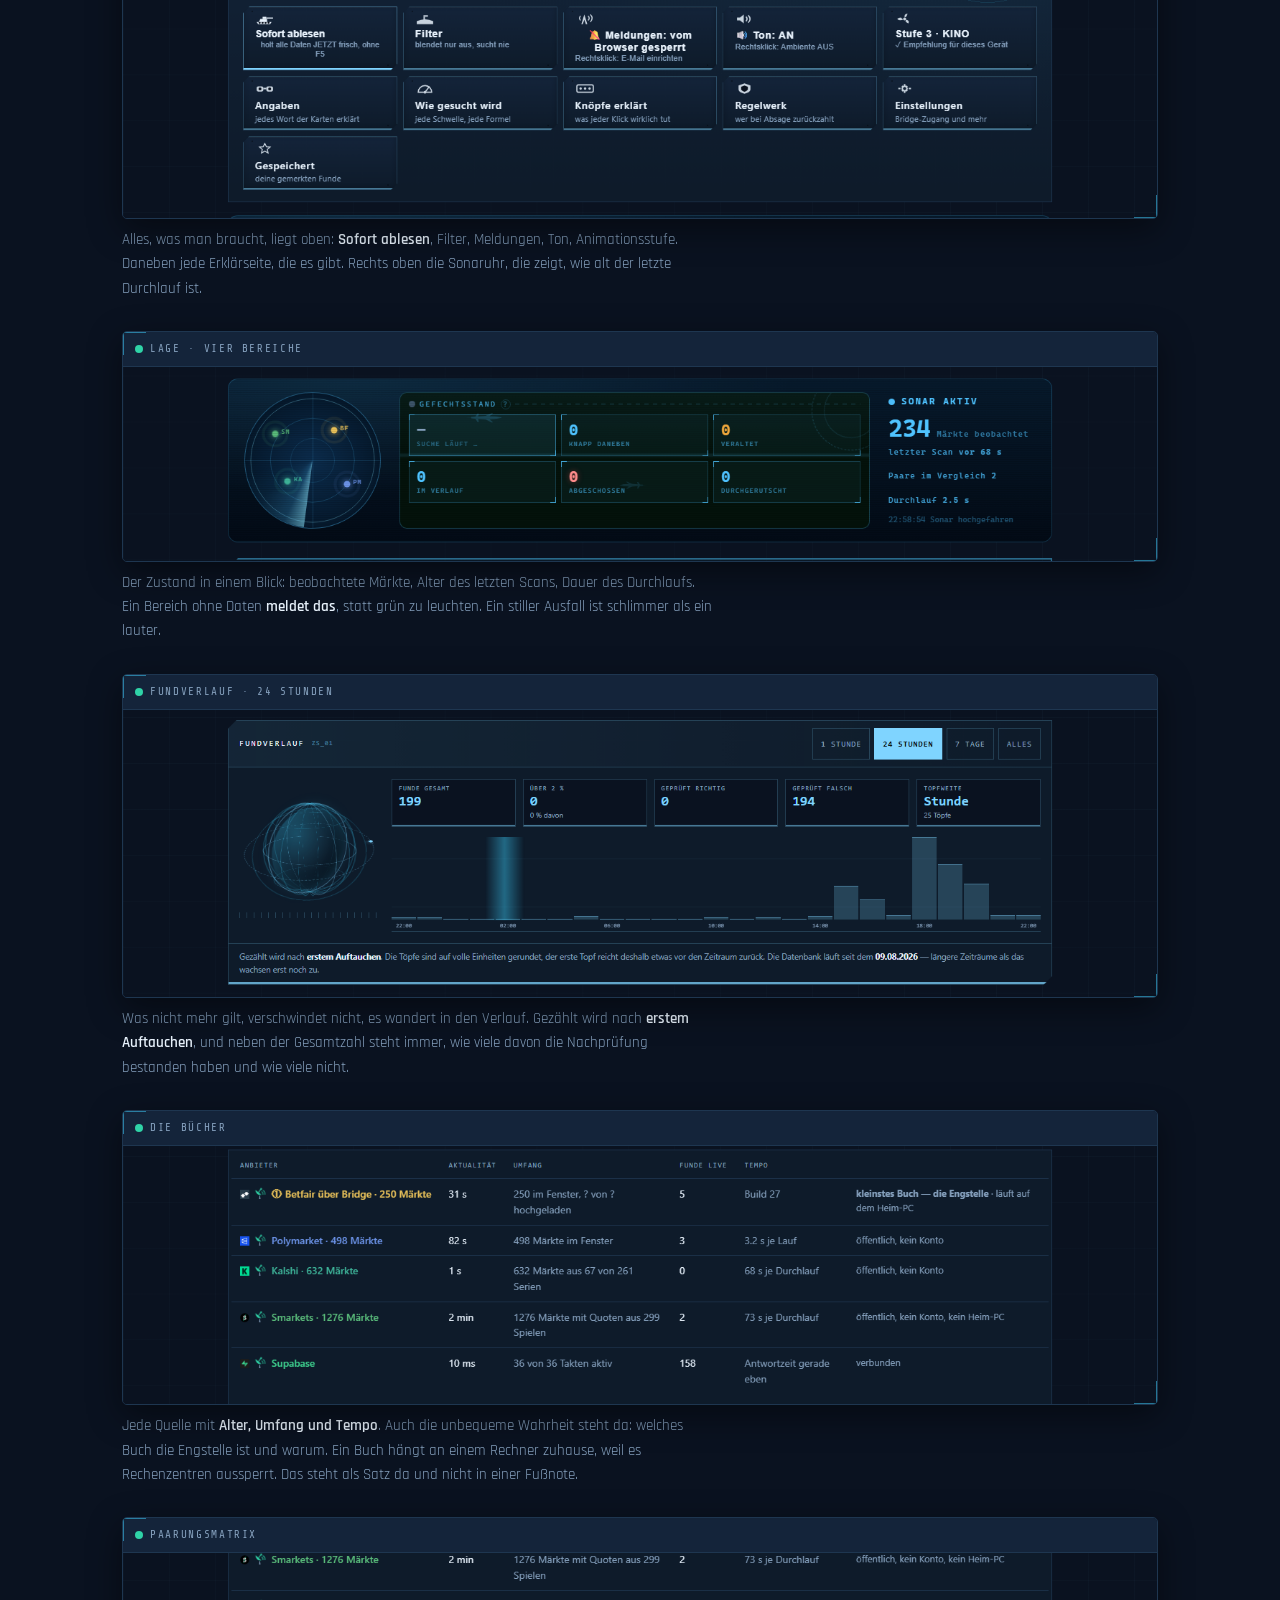
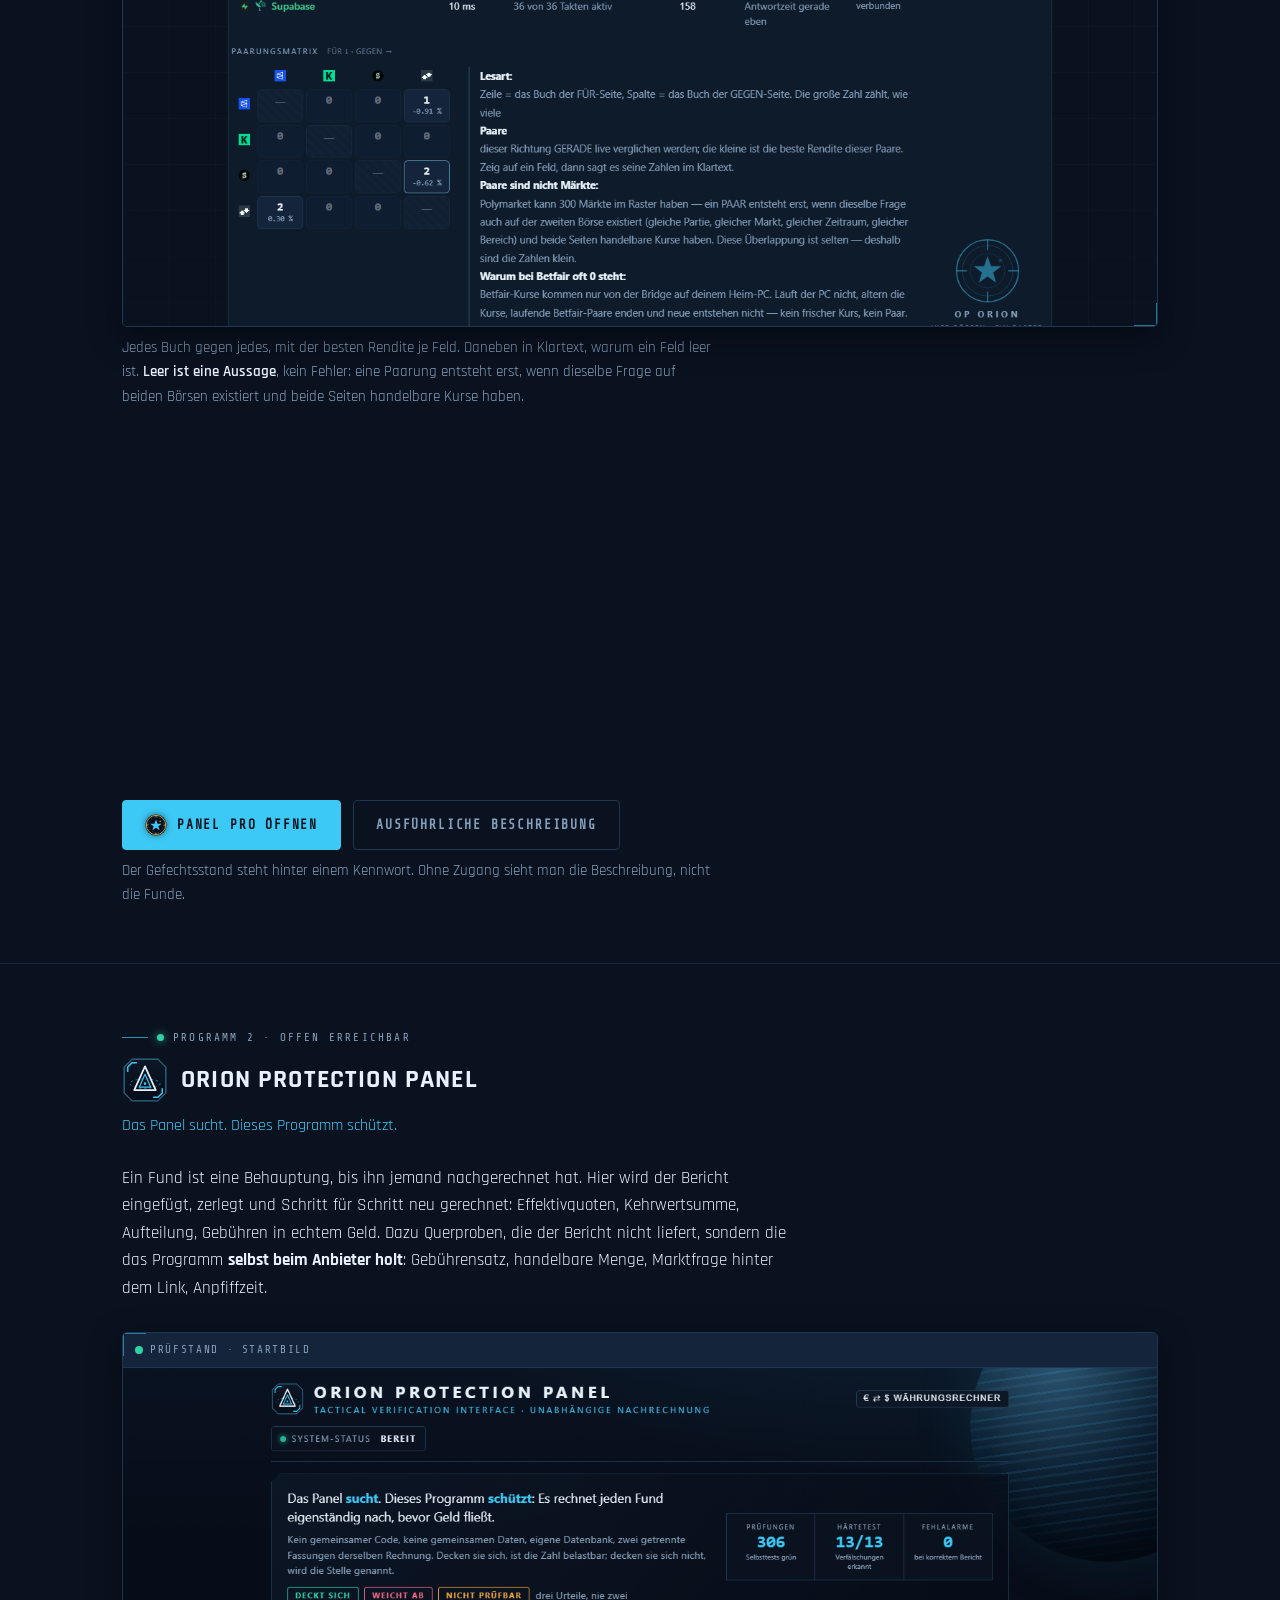
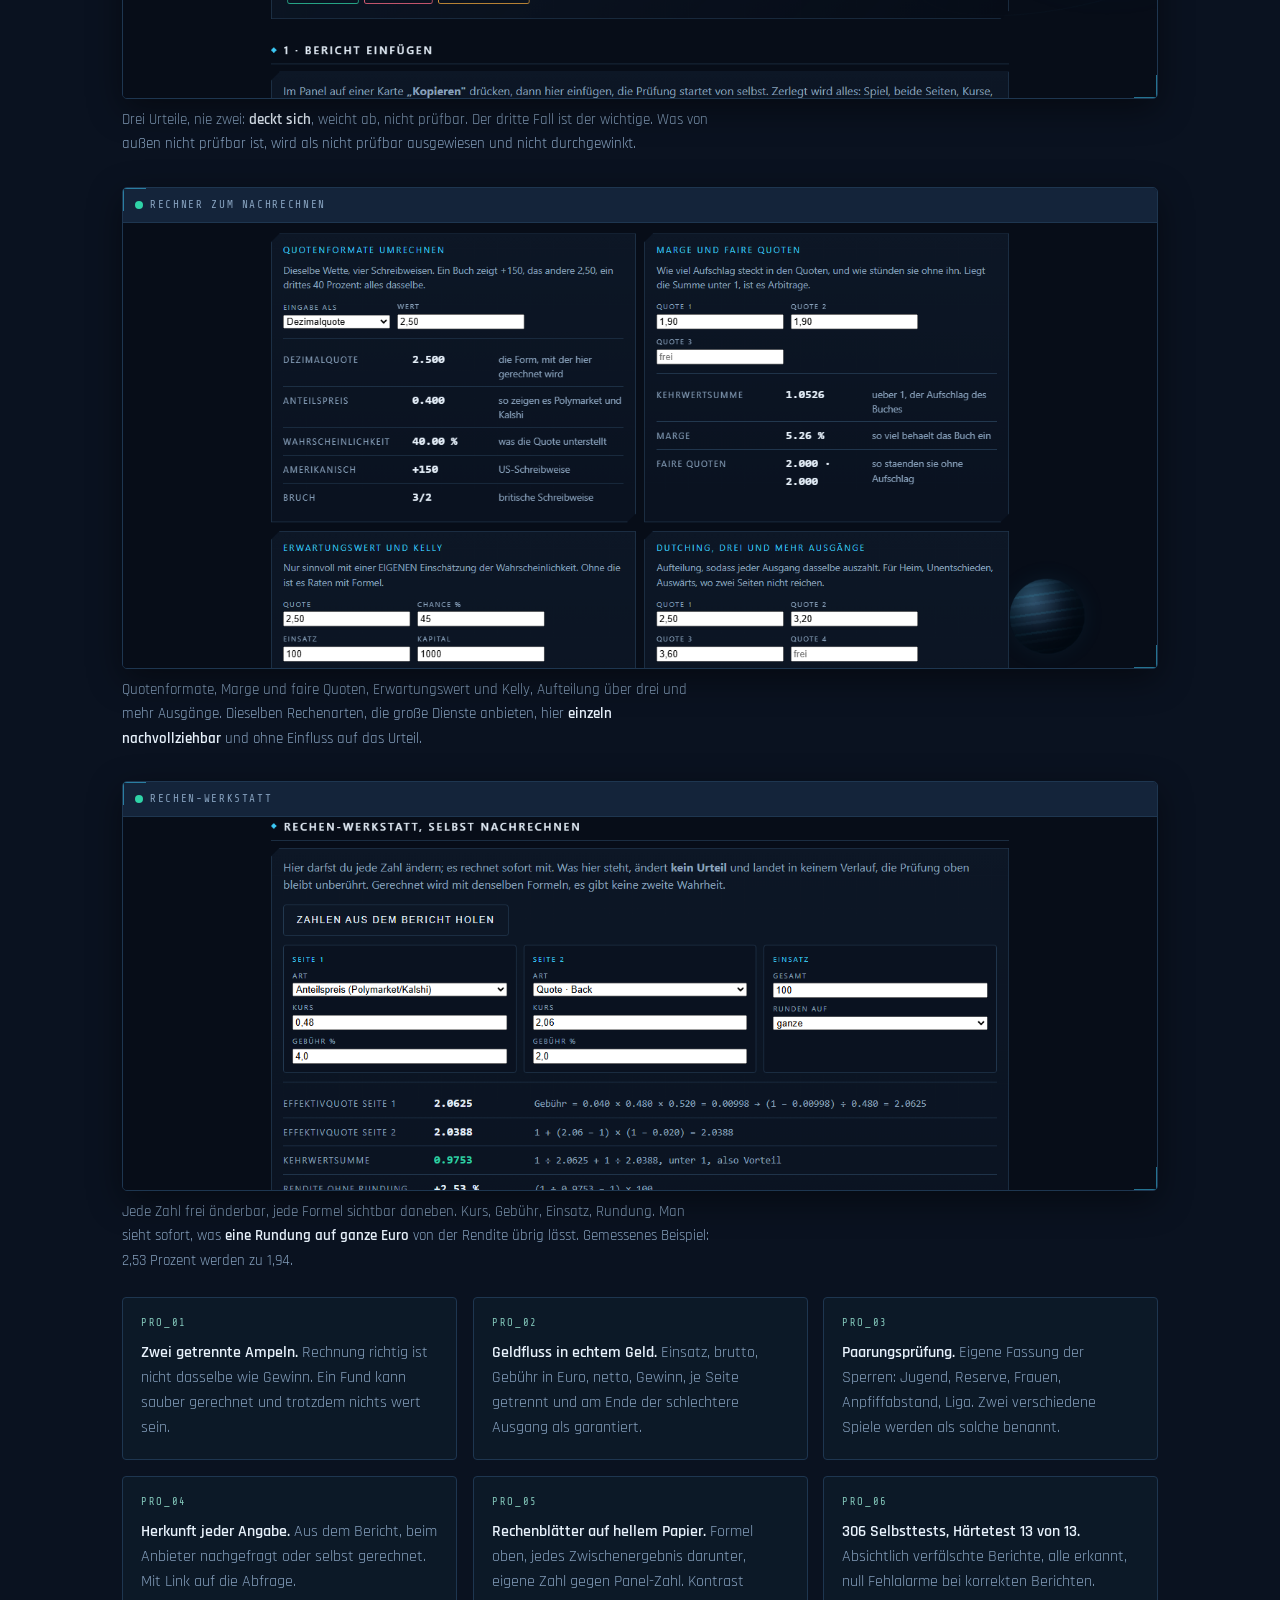
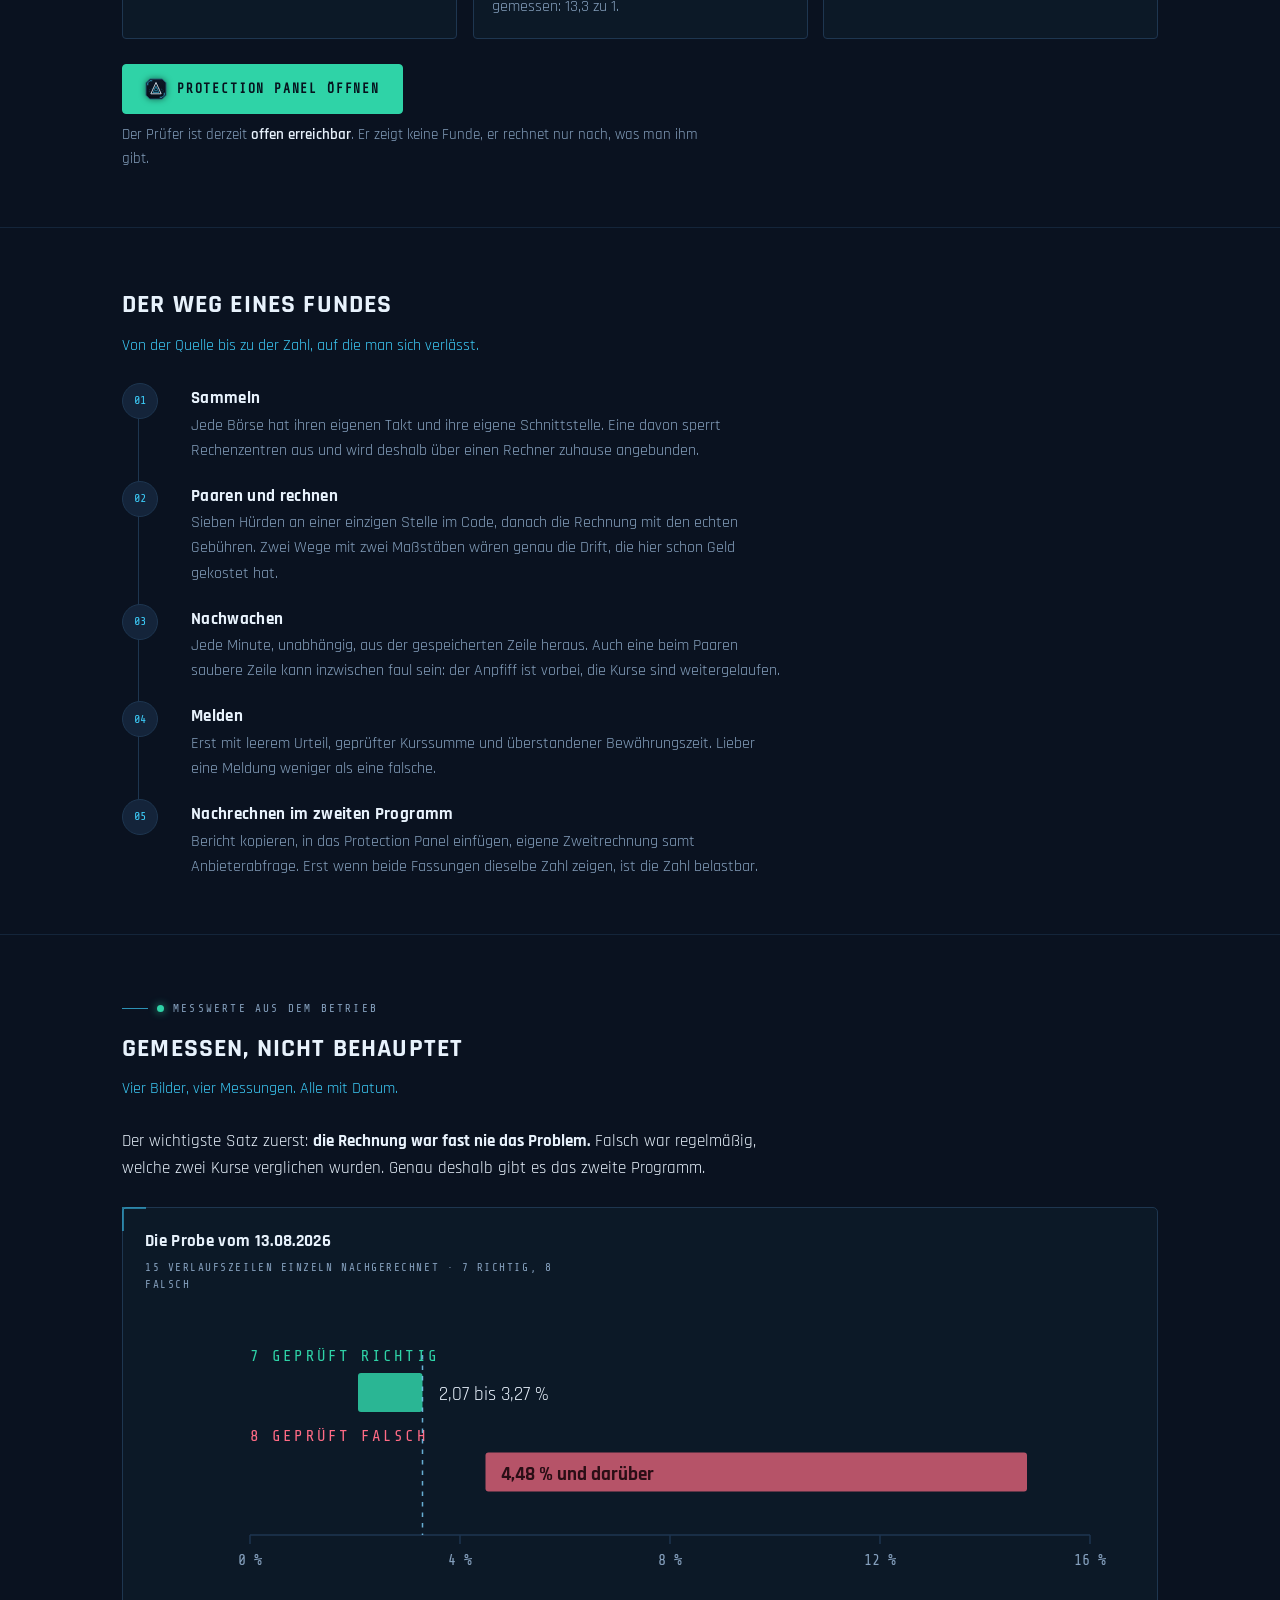
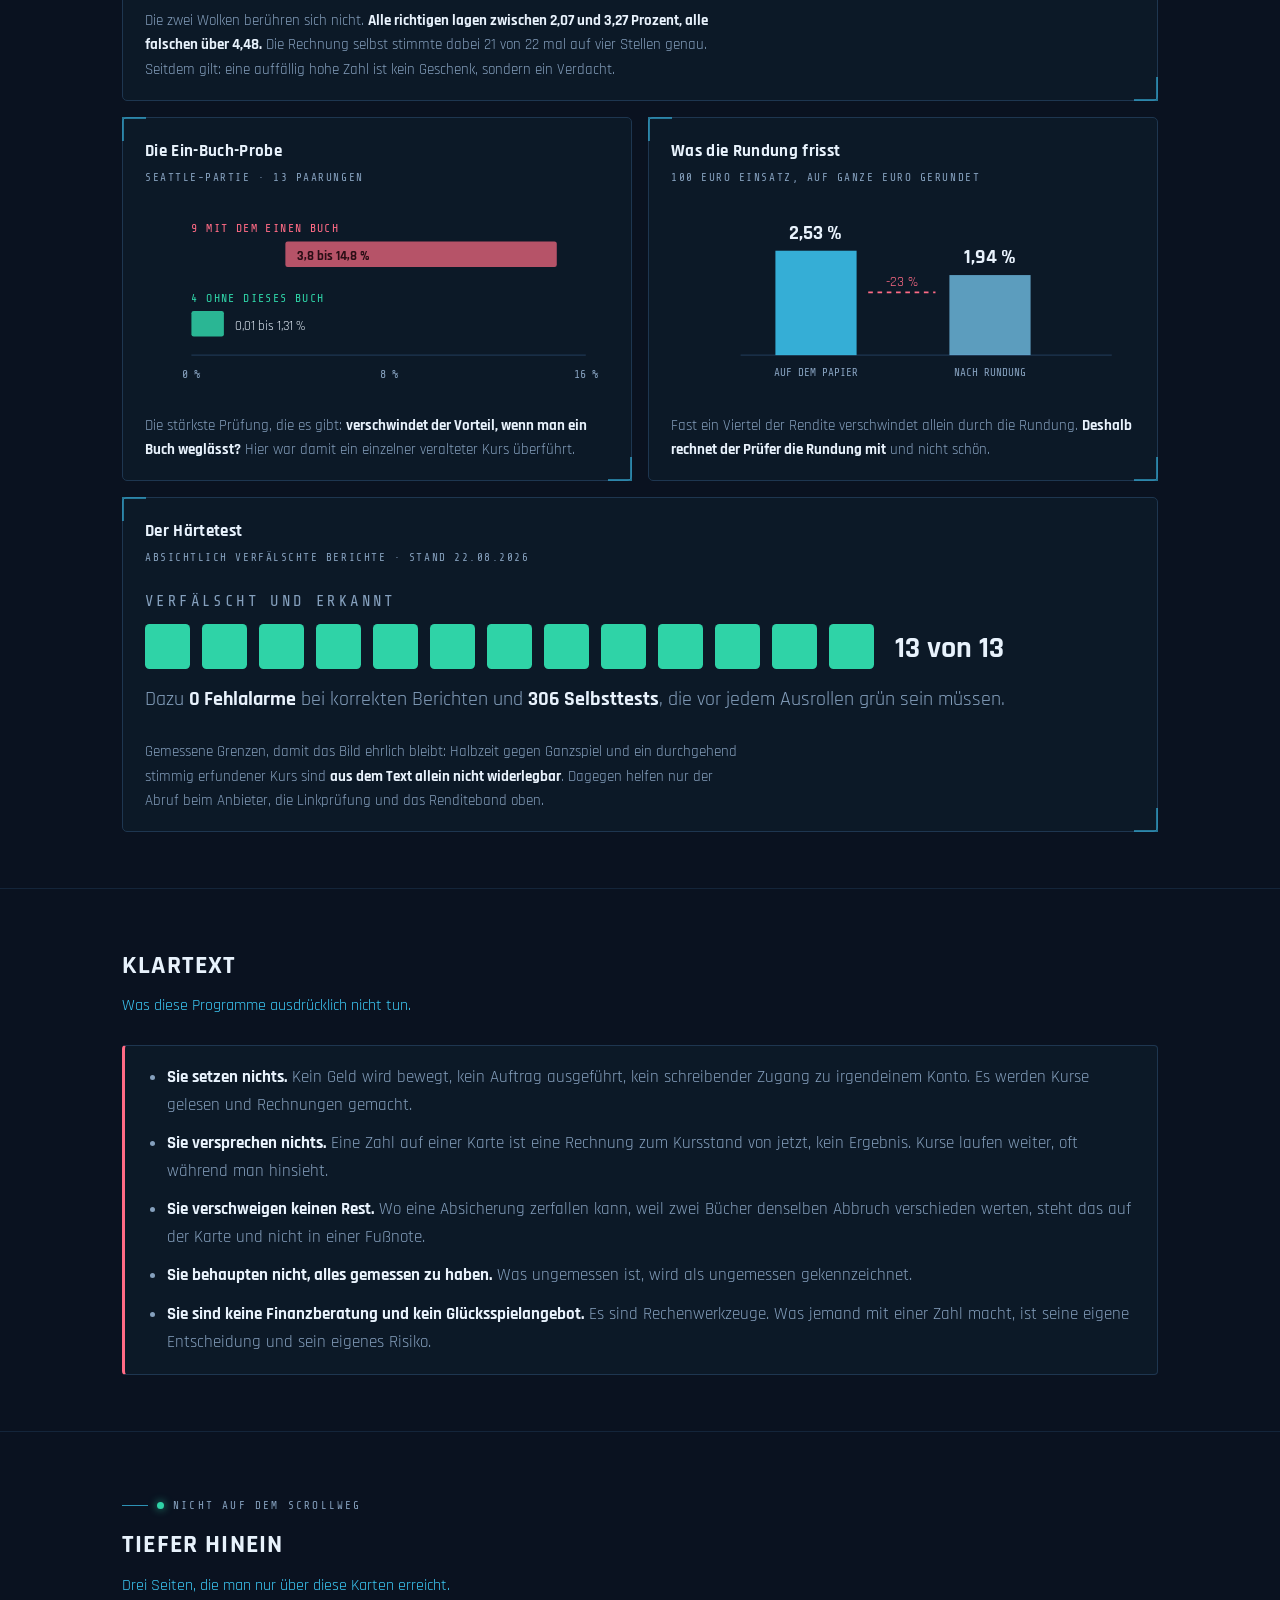
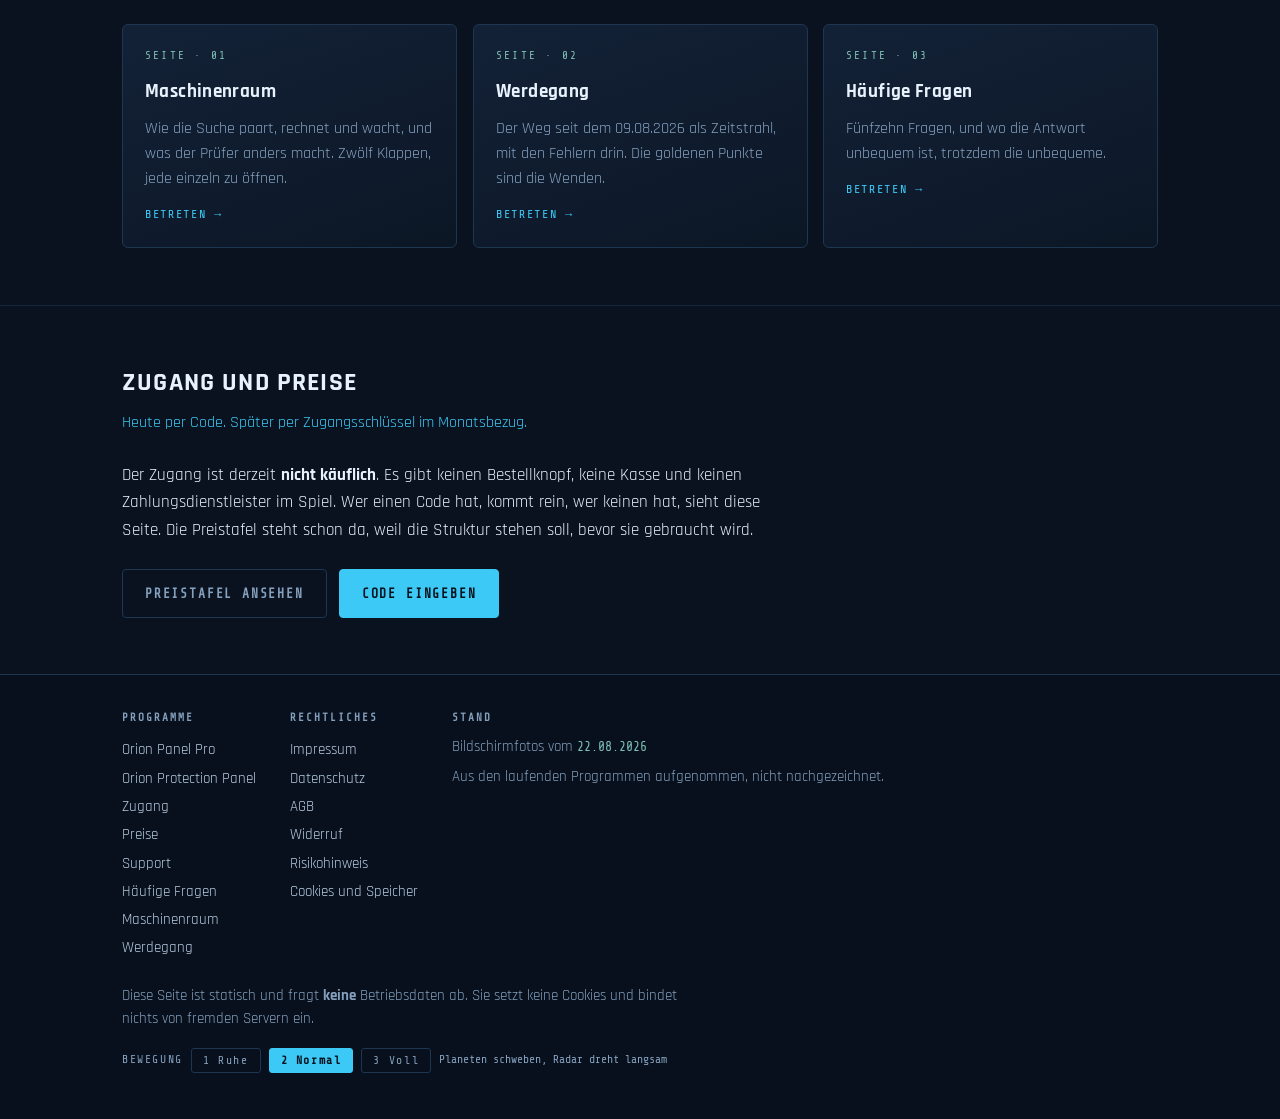
==== commit c7009a27: "Dritte Design-Schicht: Scroll-Auftauchen, 3D-Klappen, Kartenraum, zwei Tiefenseiten - css/tiefe.css " ====
--- a/index.html
+++ b/index.html
@@ -8,9 +8,10 @@
 <meta name="robots" content="noindex, nofollow">
 <link rel="icon" type="image/svg+xml" href="bilder/logo-orion.svg">
 <link rel="stylesheet" href="schrift/schrift.css?v=1">
-<link rel="stylesheet" href="css/front.css?v=2">
-<link rel="stylesheet" href="css/buehne.css?v=2">
-<script src="js/buehne.js?v=2"></script>
+<link rel="stylesheet" href="css/front.css?v=3">
+<link rel="stylesheet" href="css/buehne.css?v=3">
+<link rel="stylesheet" href="css/tiefe.css?v=3">
+<script src="js/buehne.js?v=3"></script>
 
 <!-- =============================================================================
      INDEX.HTML, die Frontpage. Angelegt 22.08.2026.
@@ -51,6 +52,7 @@
       <a href="#protection">Protection</a>
       <a href="#zusammen">Ablauf</a>
       <a href="#gemessen">Gemessen</a>
+      <a href="technik.html">Maschinenraum</a>
       <a href="preise.html">Preise</a>
       <a href="support.html">Support</a>
       <a href="zugang.html">Zugang</a>
@@ -103,7 +105,7 @@
       <p class="satz">Das eine sucht. Das andere glaubt dem ersten kein Wort.</p>
 
       <div class="saeulen">
-        <div class="saeule sucht hud">
+        <div class="saeule sucht hud steigt">
           <span class="rolle">Programm 1 &middot; sucht</span>
           <div class="zeichen">
             <img src="bilder/logo-panel.svg" alt="Zeichen des Orion Panel Pro">
@@ -114,7 +116,7 @@
             den Fund samt vollem Rechenweg ab und meldet ihn. Gesucht wird auf
             einem Server, nicht im Browser.</p>
         </div>
-        <div class="saeule prueft hud">
+        <div class="saeule prueft hud steigt v1">
           <span class="rolle">Programm 2 &middot; pr&uuml;ft</span>
           <div class="zeichen">
             <img src="bilder/logo-protection.svg" alt="Zeichen des Orion Protection Panel">
@@ -148,7 +150,7 @@
         Abrechnungsfrist Tage sp&auml;ter. Jede Paarung muss deshalb
         <b>sieben H&uuml;rden</b> nehmen, bevor sie gerechnet wird.</p>
 
-      <div class="spot">
+      <div class="spot steigt">
         <div class="rahmen hud">
           <div class="balken"><span class="punkt an"></span> Gefechtsstand &middot; Startbild</div>
           <img src="bilder/panel-kopf.png" alt="Startbild des Orion Panel Pro mit Bedienknoepfen und Statusanzeige" loading="lazy">
@@ -159,7 +161,7 @@
           wie alt der letzte Durchlauf ist.</p>
       </div>
 
-      <div class="spot">
+      <div class="spot steigt">
         <div class="rahmen hud">
           <div class="balken"><span class="punkt an"></span> Lage &middot; vier Bereiche</div>
           <img src="bilder/panel-lage.png" alt="Radar, Gefechtsstand-Kacheln und Sonarzaehler des Panels" loading="lazy">
@@ -170,7 +172,7 @@
           schlimmer als ein lauter.</p>
       </div>
 
-      <div class="spot">
+      <div class="spot steigt">
         <div class="rahmen hud">
           <div class="balken"><span class="punkt an"></span> Fundverlauf &middot; 24 Stunden</div>
           <img src="bilder/panel-kurve.png" alt="Fundverlauf des Panels als Balkenkurve ueber 24 Stunden" loading="lazy">
@@ -181,7 +183,7 @@
           bestanden haben und wie viele nicht.</p>
       </div>
 
-      <div class="spot">
+      <div class="spot steigt">
         <div class="rahmen hud">
           <div class="balken"><span class="punkt an"></span> Die B&uuml;cher</div>
           <img src="bilder/panel-buecher.png" alt="Tabelle der vier Boersen mit Aktualitaet, Umfang und Tempo" loading="lazy">
@@ -193,7 +195,7 @@
           Fu&szlig;note.</p>
       </div>
 
-      <div class="spot">
+      <div class="spot steigt">
         <div class="rahmen hud">
           <div class="balken"><span class="punkt an"></span> Paarungsmatrix</div>
           <img src="bilder/panel-matrix.png" alt="Matrix aller Boersenpaarungen mit bester Rendite je Feld" loading="lazy">
@@ -206,25 +208,25 @@
       </div>
 
       <div class="raster">
-        <div class="feld"><span class="kennung">ORB_01</span>
+        <div class="feld steigt"><span class="kennung">ORB_01</span>
           <p><b>Jedes Buch gegen jedes.</b> Nicht gegen ein Leitbuch. Eine
             Absicherung besteht immer aus genau zwei B&uuml;chern und genau zwei
             Ausg&auml;ngen derselben Frage.</p></div>
-        <div class="feld"><span class="kennung">ORB_02</span>
+        <div class="feld steigt v1"><span class="kennung">ORB_02</span>
           <p><b>L&auml;uft ohne offenen Browser.</b> Gesucht wird auf dem Server,
             im festen Takt, auch nachts und mit zugeklapptem Laptop.</p></div>
-        <div class="feld"><span class="kennung">ORB_03</span>
+        <div class="feld steigt v2"><span class="kennung">ORB_03</span>
           <p><b>Eine Wache, die nicht glaubt.</b> Die zweite Stufe leitet jede
             H&uuml;rde jede Minute neu aus der gespeicherten Zeile ab.</p></div>
-        <div class="feld"><span class="kennung">ORB_04</span>
+        <div class="feld steigt"><span class="kennung">ORB_04</span>
           <p><b>Jede Zahl nachrechenbar.</b> Effektivquoten nach den echten
             Geb&uuml;hren des jeweiligen Buchs, Kehrwertsumme, Aufteilung, alles
             auf 1.000 vorgerechnet.</p></div>
-        <div class="feld"><span class="kennung">ORB_05</span>
+        <div class="feld steigt v1"><span class="kennung">ORB_05</span>
           <p><b>Meldung nur nach Pr&uuml;fung.</b> Nachricht geht erst raus, wenn
             das Urteil der Wache leer ist und der Fund eine Bew&auml;hrungszeit
             &uuml;berstanden hat.</p></div>
-        <div class="feld"><span class="kennung">ORB_06</span>
+        <div class="feld steigt v2"><span class="kennung">ORB_06</span>
           <p><b>Beide W&auml;hrungen, immer.</b> Zwei B&uuml;cher f&uuml;hren
             Dollar, zwei Euro. Jeder Betrag steht in beiden, nie nur in
             einer.</p></div>
@@ -257,7 +259,7 @@
         die das Programm <b>selbst beim Anbieter holt</b>: Geb&uuml;hrensatz,
         handelbare Menge, Marktfrage hinter dem Link, Anpfiffzeit.</p>
 
-      <div class="spot">
+      <div class="spot steigt">
         <div class="rahmen hud">
           <div class="balken"><span class="punkt an"></span> Pr&uuml;fstand &middot; Startbild</div>
           <img src="bilder/prot-kopf.png" alt="Startbild des Orion Protection Panel mit Eingabefeld fuer den Bericht" loading="lazy">
@@ -268,7 +270,7 @@
           nicht durchgewinkt.</p>
       </div>
 
-      <div class="spot">
+      <div class="spot steigt">
         <div class="rahmen hud">
           <div class="balken"><span class="punkt an"></span> Rechner zum Nachrechnen</div>
           <img src="bilder/prot-rechner.png" alt="Rechner fuer Quotenformate, Marge, Erwartungswert und Dutching" loading="lazy">
@@ -279,7 +281,7 @@
           nachvollziehbar</b> und ohne Einfluss auf das Urteil.</p>
       </div>
 
-      <div class="spot">
+      <div class="spot steigt">
         <div class="rahmen hud">
           <div class="balken"><span class="punkt an"></span> Rechen-Werkstatt</div>
           <img src="bilder/prot-werk.png" alt="Rechen-Werkstatt mit frei aenderbaren Kursen, Gebuehren und Formelzeilen" loading="lazy">
@@ -291,26 +293,26 @@
       </div>
 
       <div class="raster">
-        <div class="feld"><span class="kennung">PRO_01</span>
+        <div class="feld steigt"><span class="kennung">PRO_01</span>
           <p><b>Zwei getrennte Ampeln.</b> Rechnung richtig ist nicht dasselbe wie
             Gewinn. Ein Fund kann sauber gerechnet und trotzdem nichts wert
             sein.</p></div>
-        <div class="feld"><span class="kennung">PRO_02</span>
+        <div class="feld steigt v1"><span class="kennung">PRO_02</span>
           <p><b>Geldfluss in echtem Geld.</b> Einsatz, brutto, Geb&uuml;hr in
             Euro, netto, Gewinn, je Seite getrennt und am Ende der schlechtere
             Ausgang als garantiert.</p></div>
-        <div class="feld"><span class="kennung">PRO_03</span>
+        <div class="feld steigt v2"><span class="kennung">PRO_03</span>
           <p><b>Paarungspr&uuml;fung.</b> Eigene Fassung der Sperren: Jugend,
             Reserve, Frauen, Anpfiffabstand, Liga. Zwei verschiedene Spiele
             werden als solche benannt.</p></div>
-        <div class="feld"><span class="kennung">PRO_04</span>
+        <div class="feld steigt"><span class="kennung">PRO_04</span>
           <p><b>Herkunft jeder Angabe.</b> Aus dem Bericht, beim Anbieter
             nachgefragt oder selbst gerechnet. Mit Link auf die Abfrage.</p></div>
-        <div class="feld"><span class="kennung">PRO_05</span>
+        <div class="feld steigt v1"><span class="kennung">PRO_05</span>
           <p><b>Rechenbl&auml;tter auf hellem Papier.</b> Formel oben, jedes
             Zwischenergebnis darunter, eigene Zahl gegen Panel-Zahl. Kontrast
             gemessen: 13,3 zu 1.</p></div>
-        <div class="feld"><span class="kennung">PRO_06</span>
+        <div class="feld steigt v2"><span class="kennung">PRO_06</span>
           <p><b>306 Selbsttests, H&auml;rtetest 13 von 13.</b> Absichtlich
             verf&auml;lschte Berichte, alle erkannt, null Fehlalarme bei
             korrekten Berichten.</p></div>
@@ -331,7 +333,7 @@
       <h2>Der Weg eines Fundes</h2>
       <p class="satz">Von der Quelle bis zu der Zahl, auf die man sich verl&auml;sst.</p>
 
-      <ol class="kette">
+      <ol class="kette steigt">
         <li><b>Sammeln</b>
           <span>Jede B&ouml;rse hat ihren eigenen Takt und ihre eigene
             Schnittstelle. Eine davon sperrt Rechenzentren aus und wird deshalb
@@ -375,7 +377,7 @@
 
       <div class="messraster">
 
-        <div class="messfeld breit hud">
+        <div class="messfeld breit hud steigt">
           <h3>Die Probe vom 13.08.2026</h3>
           <p class="quelle">15 Verlaufszeilen einzeln nachgerechnet &middot; 7 richtig, 8 falsch</p>
           <svg viewBox="0 0 660 190" role="img"
@@ -405,7 +407,7 @@
             Geschenk, sondern ein Verdacht.</p>
         </div>
 
-        <div class="messfeld hud">
+        <div class="messfeld hud steigt">
           <h3>Die Ein-Buch-Probe</h3>
           <p class="quelle">Seattle-Partie &middot; 13 Paarungen</p>
           <svg viewBox="0 0 400 170" role="img"
@@ -430,7 +432,7 @@
             war damit ein einzelner veralteter Kurs &uuml;berf&uuml;hrt.</p>
         </div>
 
-        <div class="messfeld hud">
+        <div class="messfeld hud steigt">
           <h3>Was die Rundung frisst</h3>
           <p class="quelle">100 Euro Einsatz, auf ganze Euro gerundet</p>
           <svg viewBox="0 0 400 170" role="img"
@@ -452,7 +454,7 @@
             nicht sch&ouml;n.</p>
         </div>
 
-        <div class="messfeld breit hud">
+        <div class="messfeld breit hud steigt">
           <h3>Der H&auml;rtetest</h3>
           <p class="quelle">Absichtlich verf&auml;lschte Berichte &middot; Stand 22.08.2026</p>
           <svg viewBox="0 0 660 96" role="img"
@@ -509,6 +511,42 @@
     </div>
   </section>
 
+  <!-- ============================================================ KARTENRAUM
+       Wege zu den Seiten, die an keinem Scrollweg haengen. Die Karten stehen
+       leicht gekippt im Raum (tiefe.css) und richten sich beim Zeigen auf.
+       ==================================================================== -->
+  <section id="weiter">
+    <div class="hof">
+      <span class="plakette"><span class="lampe"></span> Nicht auf dem Scrollweg</span>
+      <h2>Tiefer hinein</h2>
+      <p class="satz">Drei Seiten, die man nur &uuml;ber diese Karten erreicht.</p>
+
+      <div class="kartenraum">
+        <a href="technik.html" class="steigt">
+          <span class="nummer">SEITE &middot; 01</span>
+          <h3>Maschinenraum</h3>
+          <p>Wie die Suche paart, rechnet und wacht, und was der Pr&uuml;fer
+            anders macht. Zw&ouml;lf Klappen, jede einzeln zu &ouml;ffnen.</p>
+          <span class="pfeil">Betreten &rarr;</span>
+        </a>
+        <a href="werdegang.html" class="steigt v1">
+          <span class="nummer">SEITE &middot; 02</span>
+          <h3>Werdegang</h3>
+          <p>Der Weg seit dem 09.08.2026 als Zeitstrahl, mit den Fehlern drin.
+            Die goldenen Punkte sind die Wenden.</p>
+          <span class="pfeil">Betreten &rarr;</span>
+        </a>
+        <a href="faq.html" class="steigt v2">
+          <span class="nummer">SEITE &middot; 03</span>
+          <h3>H&auml;ufige Fragen</h3>
+          <p>F&uuml;nfzehn Fragen, und wo die Antwort unbequem ist, trotzdem die
+            unbequeme.</p>
+          <span class="pfeil">Betreten &rarr;</span>
+        </a>
+      </div>
+    </div>
+  </section>
+
   <!-- ================================================================ PREISE -->
   <section id="preise-kurz">
     <div class="hof">
@@ -540,7 +578,9 @@
         <a href="zugang.html">Zugang</a>
         <a href="preise.html">Preise</a>
         <a href="support.html">Support</a>
-        <a href="faq.html">Haeufige Fragen</a>
+        <a href="faq.html">H&auml;ufige Fragen</a>
+        <a href="technik.html">Maschinenraum</a>
+        <a href="werdegang.html">Werdegang</a>
       </div>
       <div class="spalte">
         <h4>Rechtliches</h4>
@@ -563,5 +603,6 @@
   </div>
 </footer>
 
+<script src="js/tiefe.js?v=3"></script>
 </body>
 </html>
--- a/css/front.css
+++ b/css/front.css
@@ -185,7 +185,10 @@
   color:var(--sonar); font-family:'Share Tech Mono', ui-monospace, monospace;
   font-size:12px; display:flex; align-items:center; justify-content:center;
 }
-.kette b{ display:block; font-size:17px; letter-spacing:.02em; }
+/* Nur die UEBERSCHRIFT der Stufe steht auf eigener Zeile. Fettes im
+ * Fließtext darunter muss im Satz bleiben, sonst zerreisst es den Satz. */
+.kette > li > b{ display:block; font-size:17px; letter-spacing:.02em; }
+.kette span b{ display:inline; font-size:inherit; }
 .kette span{ display:block; color:var(--text-leise); font-size:15.5px; max-width:74ch; }
 
 /* ---------------------------------------------------------------- KLARTEXT -- */
--- a/css/tiefe.css
+++ b/css/tiefe.css
@@ -0,0 +1,198 @@
+/* ============================================================================
+ * TIEFE.CSS, die dritte Design-Schicht: Scrollbewegung und 3D-Klappen.
+ * ============================================================================
+ *
+ * Angelegt 23.08.2026. LOESCHBAR wie die zwei anderen. Wer diese Datei und
+ * js/tiefe.js entfernt, hat alle Inhalte weiterhin vollstaendig auf dem
+ * Bildschirm, nur ohne Bewegung und ohne Faltung.
+ *
+ * DIE WICHTIGSTE REGEL DIESER DATEI:
+ * Ein Element wird NIE vom Stylesheet allein unsichtbar gemacht. Das
+ * Versteck haengt an der Klasse `js-tiefe`, die ausschliesslich
+ * js/tiefe.js an das <html> schreibt. Faellt das Skript aus, wird die Klasse
+ * nie gesetzt, und alles steht sofort da. Ein Text, den man ohne JavaScript
+ * nicht mehr lesen kann, waere kein Effekt, sondern ein Fehler.
+ *
+ * Das Aufklappen selbst braucht ueberhaupt kein Skript: es sind <details>
+ * und <summary>, die der Browser von sich aus oeffnet und schliesst. Das
+ * Stylesheet legt nur die Drehung darueber.
+ *
+ * STUFEN, wie in buehne.css:
+ *   1 = Ruhe: kein Auftauchen, keine Drehung, alles sofort und flach da.
+ *   2 = Normal: Auftauchen beim Scrollen, Klappen drehen sich auf.
+ *   3 = Voll: zusaetzlich Randleiste als Fortschritt und Tiefenversatz.
+ */
+
+/* --------------------------------------------------------- AUFTAUCHEN ------ */
+
+html.js-tiefe .steigt{
+  opacity:0;
+  transform:translate3d(0, 22px, 0);
+  transition:opacity .62s cubic-bezier(.22,.61,.36,1),
+             transform .62s cubic-bezier(.22,.61,.36,1);
+  will-change:opacity, transform;
+}
+html.js-tiefe .steigt.da{
+  opacity:1;
+  transform:translate3d(0,0,0);
+}
+/* Gestaffelt, damit eine Reihe von Karten nicht wie ein Block umklappt.
+ * Vier Stufen reichen, danach wiederholt es sich unauffaellig. */
+html.js-tiefe .steigt.v1{ transition-delay:.06s; }
+html.js-tiefe .steigt.v2{ transition-delay:.12s; }
+html.js-tiefe .steigt.v3{ transition-delay:.18s; }
+
+/* Stufe 1: kein Versteck, keine Verzoegerung, nichts. */
+html[data-anim="1"].js-tiefe .steigt{
+  opacity:1 !important; transform:none !important;
+  transition:none !important; transition-delay:0s !important;
+}
+
+@media (prefers-reduced-motion: reduce){
+  html.js-tiefe .steigt{
+    opacity:1 !important; transform:none !important;
+    transition:none !important; transition-delay:0s !important;
+  }
+}
+
+/* ------------------------------------------------------- RANDLEISTE -------- */
+/* Der Fortschritt am oberen Rand. Reines CSS ueber die Scroll-Zeitachse, ohne
+ * eine einzige Zeile JavaScript und ohne Ereignis bei jedem Bildlauf. Wo der
+ * Browser das nicht kennt, gibt es die Leiste einfach nicht. */
+
+@supports (animation-timeline: scroll()){
+  html[data-anim="3"] body::before{
+    content:''; position:fixed; top:0; left:0; height:2px; width:100%;
+    transform-origin:0 50%; z-index:99;
+    background:linear-gradient(90deg, var(--sonar), var(--gruen));
+    animation:fortschritt linear both;
+    animation-timeline:scroll();
+  }
+  @keyframes fortschritt{ from{ transform:scaleX(0); } to{ transform:scaleX(1); } }
+
+  /* Die Planeten wandern mit dem Bildlauf, langsamer als die Seite. Auch das
+   * laeuft ueber die Scroll-Zeitachse, nicht ueber ein Ereignis. */
+  html[data-anim="3"] .planet-1{ animation:tiefenzug linear both; animation-timeline:scroll(); }
+  html[data-anim="3"] .planet-3{ animation:tiefenzug-klein linear both; animation-timeline:scroll(); }
+  @keyframes tiefenzug{ from{ transform:translate3d(0,0,0); } to{ transform:translate3d(0,-170px,0); } }
+  @keyframes tiefenzug-klein{ from{ transform:translate3d(0,40px,0); } to{ transform:translate3d(0,-90px,0); } }
+}
+
+/* --------------------------------------------------------- 3D-KLAPPEN ------ */
+/* <details> und <summary>, mit einer Drehung um die obere Kante. Der Browser
+ * oeffnet und schliesst; das Stylesheet dreht nur. Ohne CSS bleibt eine ganz
+ * normale Aufklappliste uebrig, ohne JavaScript ebenso. */
+
+.klappen{ display:grid; gap:12px; margin-top:24px; }
+.klappen.zwei{ grid-template-columns:1fr 1fr; }
+
+.klappe{
+  border:1px solid var(--rand); border-radius:5px;
+  background:rgba(14,27,42,.82);
+  perspective:1100px;
+}
+.klappe > summary{
+  cursor:pointer; list-style:none; padding:16px 20px;
+  display:flex; align-items:center; gap:13px;
+  font-size:17.5px; letter-spacing:.01em; font-weight:600;
+}
+.klappe > summary::-webkit-details-marker{ display:none; }
+.klappe > summary:hover{ color:var(--gold); }
+.klappe > summary:focus-visible{ outline:2px solid var(--sonar); outline-offset:2px; }
+
+/* Die Kennung links, im Ton der Felder auf der Startseite. */
+.klappe .kennung{
+  font-family:'Share Tech Mono', ui-monospace, monospace; font-size:10.5px;
+  letter-spacing:.16em; color:var(--tuerkis); flex:0 0 auto;
+}
+/* Der Winkel rechts, dreht sich beim Oeffnen. */
+.klappe .winkel{
+  margin-left:auto; width:11px; height:11px; flex:0 0 11px;
+  border-right:2px solid var(--sonar); border-bottom:2px solid var(--sonar);
+  transform:rotate(45deg); transition:transform .32s ease;
+}
+.klappe[open] > summary .winkel{ transform:rotate(225deg); }
+
+.klappe .inhalt{
+  padding:0 20px 18px; transform-origin:top center;
+  border-top:1px solid rgba(30,54,80,.7); margin-top:2px; padding-top:16px;
+}
+.klappe .inhalt p{ margin:0 0 10px; color:var(--text-leise); }
+.klappe .inhalt p:last-child{ margin-bottom:0; }
+.klappe .inhalt b{ color:var(--text); }
+
+/* Die eigentliche Faltung. Nur transform und opacity, also Grafikkarte. */
+.klappe[open] .inhalt{ animation:aufklappen .46s cubic-bezier(.2,.7,.3,1); }
+@keyframes aufklappen{
+  from{ transform:rotateX(-82deg); opacity:0; }
+  to  { transform:rotateX(0deg);   opacity:1; }
+}
+/* Stufe 1 und Systemruhe: aufklappen ja, drehen nein. */
+html[data-anim="1"] .klappe[open] .inhalt,
+html[data-anim="1"] .klappe .winkel{ animation:none !important; transition:none !important; }
+@media (prefers-reduced-motion: reduce){
+  .klappe[open] .inhalt{ animation:none !important; }
+  .klappe .winkel{ transition:none !important; }
+}
+
+/* ------------------------------------------------------- TIEFENKARTEN ------ */
+/* Die Karten des Kartenraums: sie stehen leicht im Raum und richten sich beim
+ * Zeigen auf. Ein einziger transform-Wechsel, kein Skript, kein Schatten-
+ * Neuzeichnen waehrend der Bewegung. */
+
+.kartenraum{ display:grid; grid-template-columns:repeat(3,1fr); gap:16px; margin-top:26px; }
+.kartenraum a{
+  display:block; text-decoration:none; color:inherit;
+  border:1px solid var(--rand); border-radius:6px;
+  background:linear-gradient(160deg, rgba(20,36,58,.9), rgba(12,24,38,.9));
+  padding:22px 22px 20px;
+  transform:perspective(900px) rotateX(3.2deg);
+  transition:transform .34s cubic-bezier(.2,.7,.3,1), border-color .34s ease;
+  will-change:transform;
+}
+.kartenraum a:hover, .kartenraum a:focus-visible{
+  transform:perspective(900px) rotateX(0deg) translate3d(0,-5px,0);
+  border-color:var(--sonar);
+}
+.kartenraum .nummer{
+  font-family:'Share Tech Mono', ui-monospace, monospace; font-size:11px;
+  letter-spacing:.2em; color:var(--tuerkis); display:block; margin-bottom:12px;
+}
+.kartenraum h3{ margin:0 0 8px; font-size:19px; }
+.kartenraum p{ margin:0; color:var(--text-leise); font-size:15.5px; }
+.kartenraum .pfeil{
+  display:inline-block; margin-top:14px; color:var(--sonar);
+  font-family:'Share Tech Mono', ui-monospace, monospace; font-size:12px;
+  letter-spacing:.14em; text-transform:uppercase;
+}
+html[data-anim="1"] .kartenraum a{ transform:none; transition:none; }
+@media (prefers-reduced-motion: reduce){
+  .kartenraum a{ transform:none !important; transition:none !important; }
+}
+
+/* ---------------------------------------------------------- ZEITSTRAHL ----- */
+
+.strahl{ list-style:none; padding:0; margin:26px 0 0; }
+.strahl li{
+  position:relative; padding:0 0 26px 34px;
+  border-left:1px solid var(--rand); margin-left:8px;
+}
+.strahl li:last-child{ border-left-color:transparent; padding-bottom:0; }
+.strahl li::before{
+  content:''; position:absolute; left:-6px; top:6px;
+  width:11px; height:11px; border-radius:50%;
+  background:var(--karte-2); border:2px solid var(--sonar);
+}
+.strahl li.wende::before{ background:var(--gold); border-color:var(--gold); }
+.strahl .tag{
+  font-family:'Share Tech Mono', ui-monospace, monospace; font-size:11.5px;
+  letter-spacing:.16em; color:var(--tuerkis); display:block;
+}
+.strahl h3{ margin:2px 0 5px; font-size:17.5px; }
+.strahl p{ margin:0; color:var(--text-leise); font-size:15.5px; }
+
+/* ------------------------------------------------------------- SCHMAL ------ */
+
+@media (max-width: 900px){
+  .kartenraum, .klappen.zwei{ grid-template-columns:1fr; }
+}
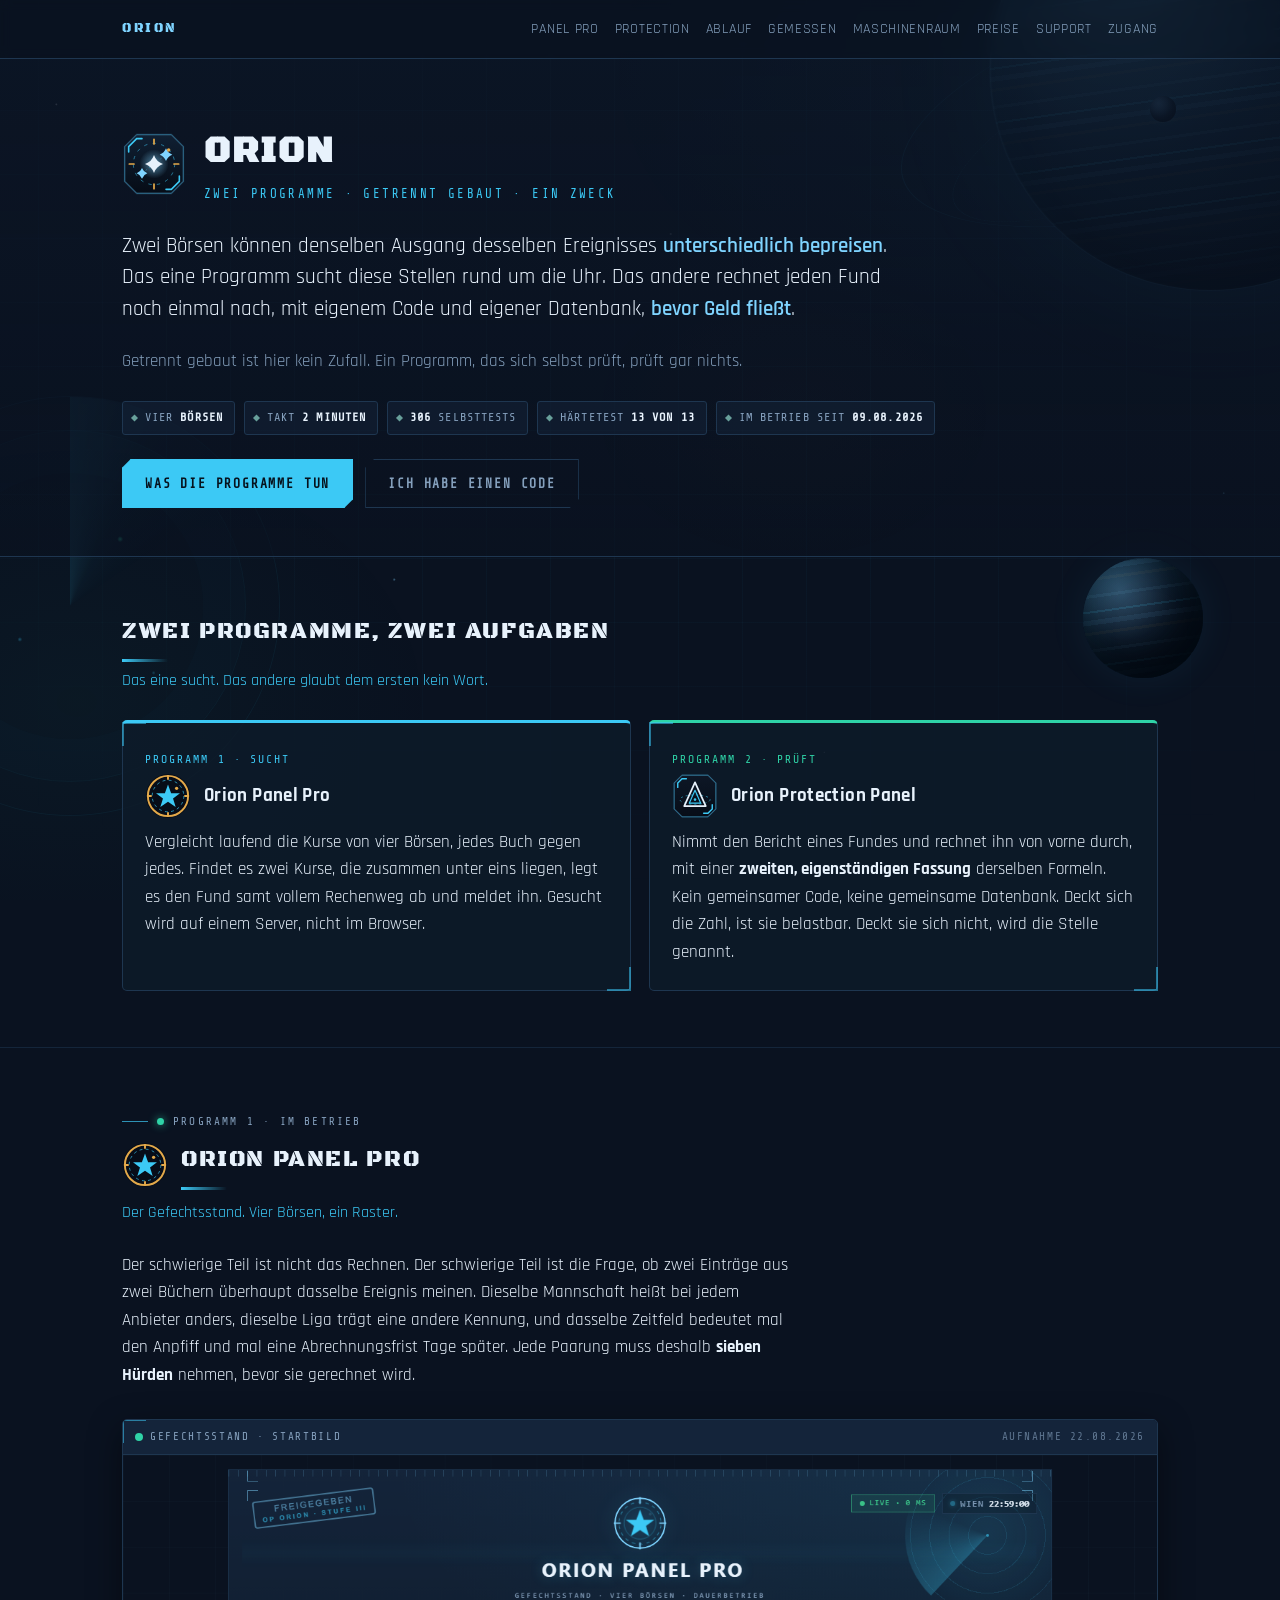
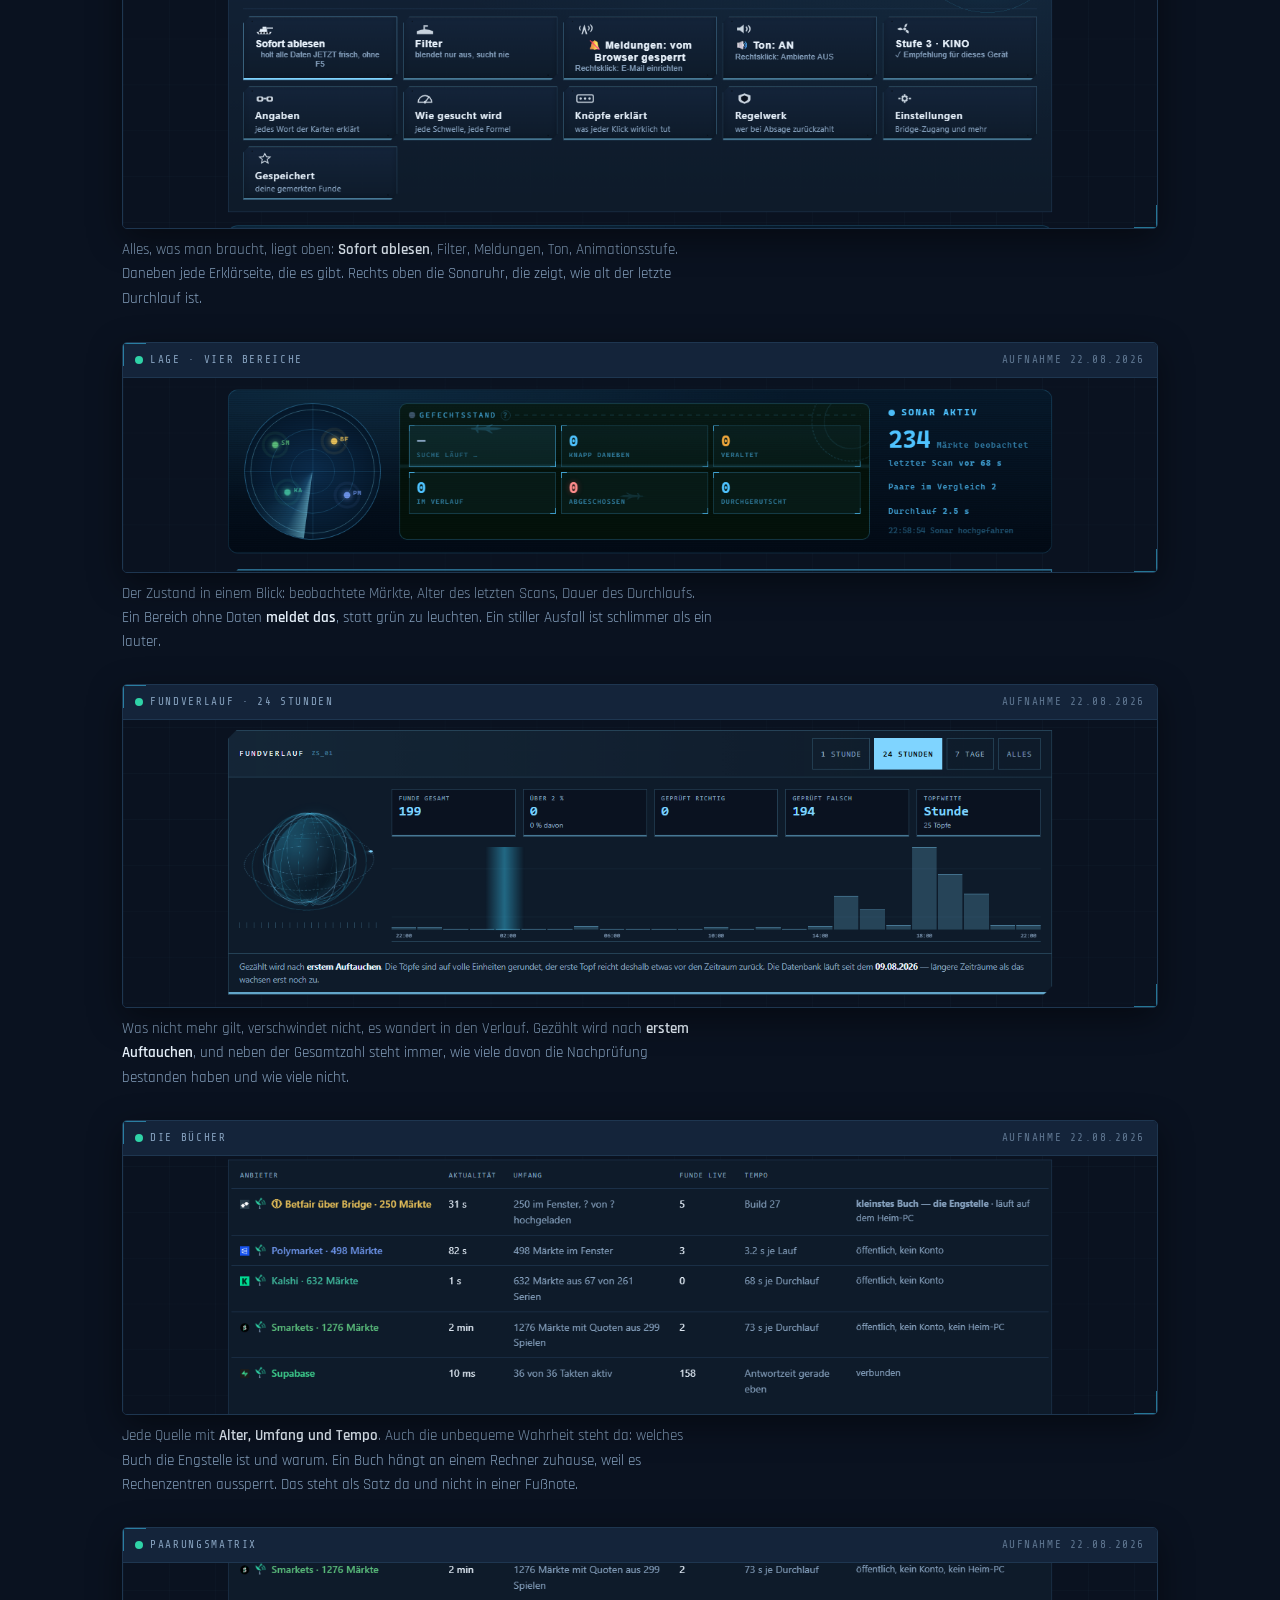
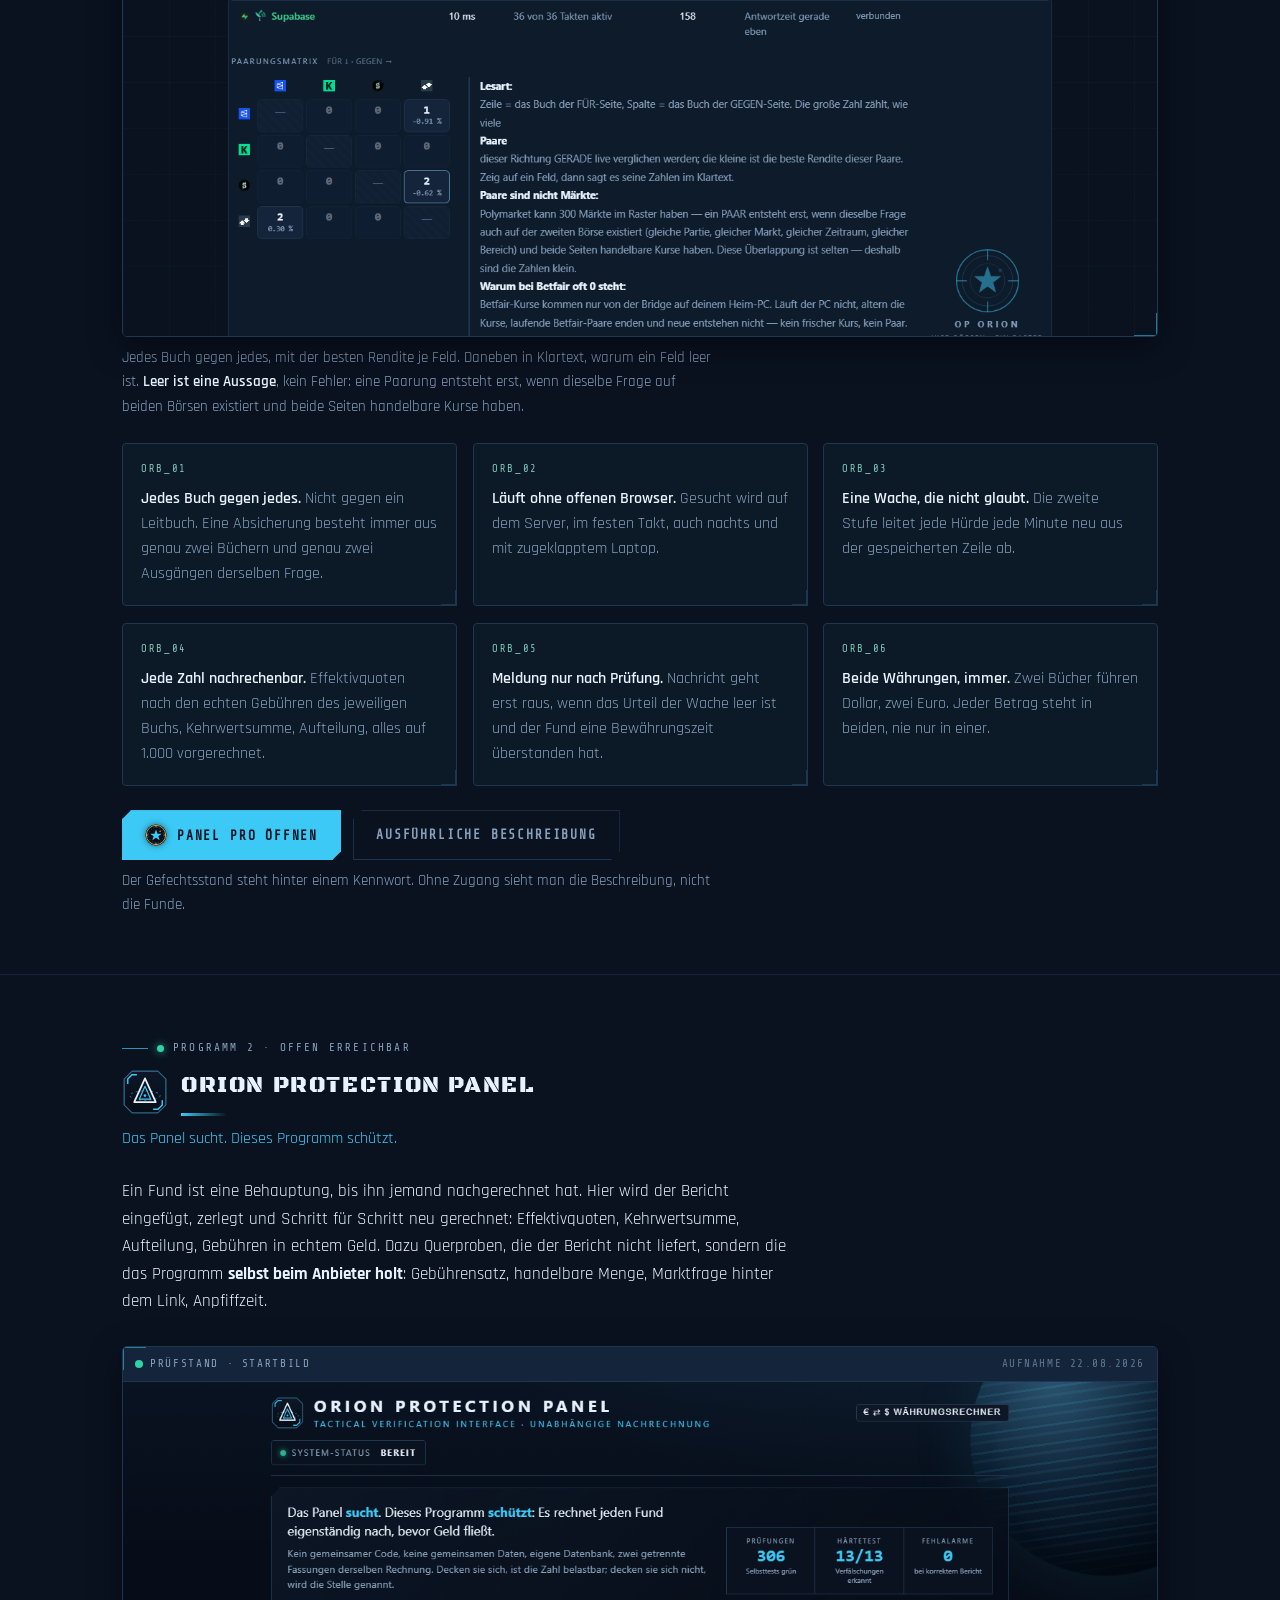
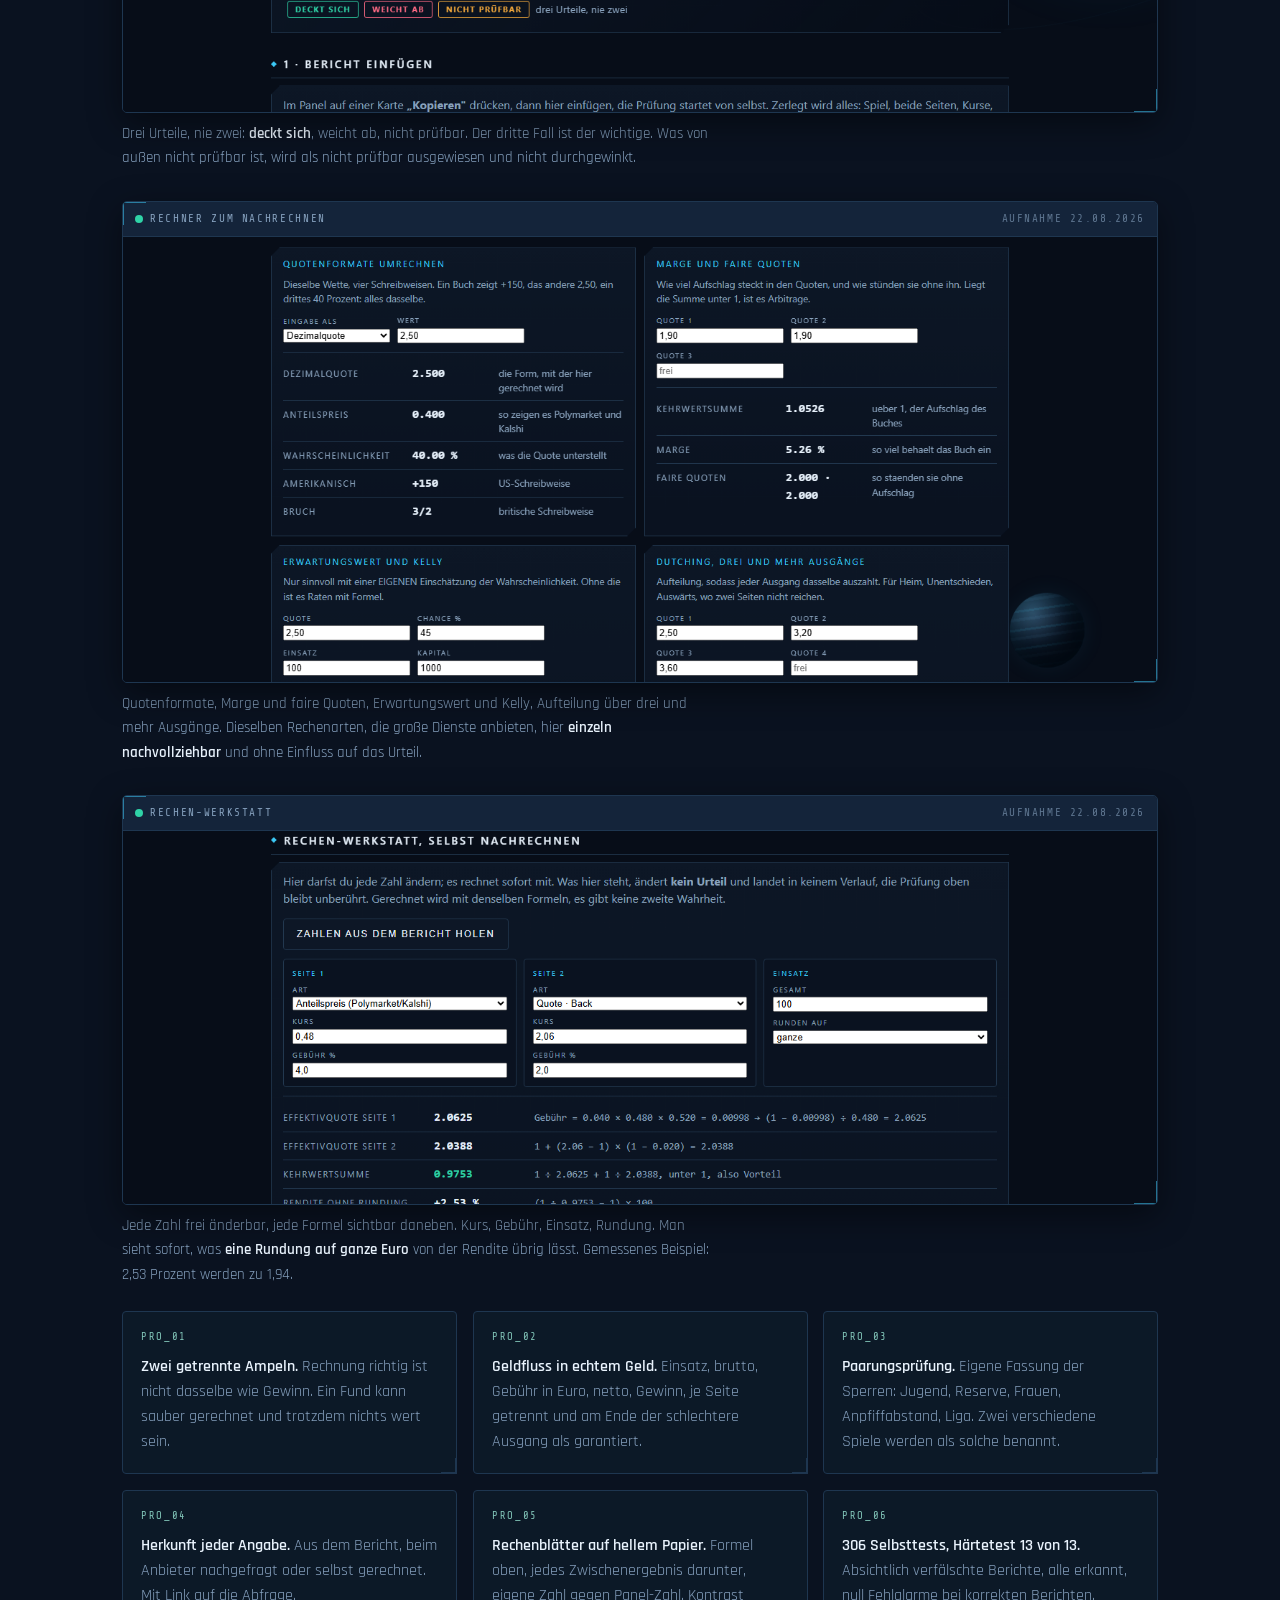
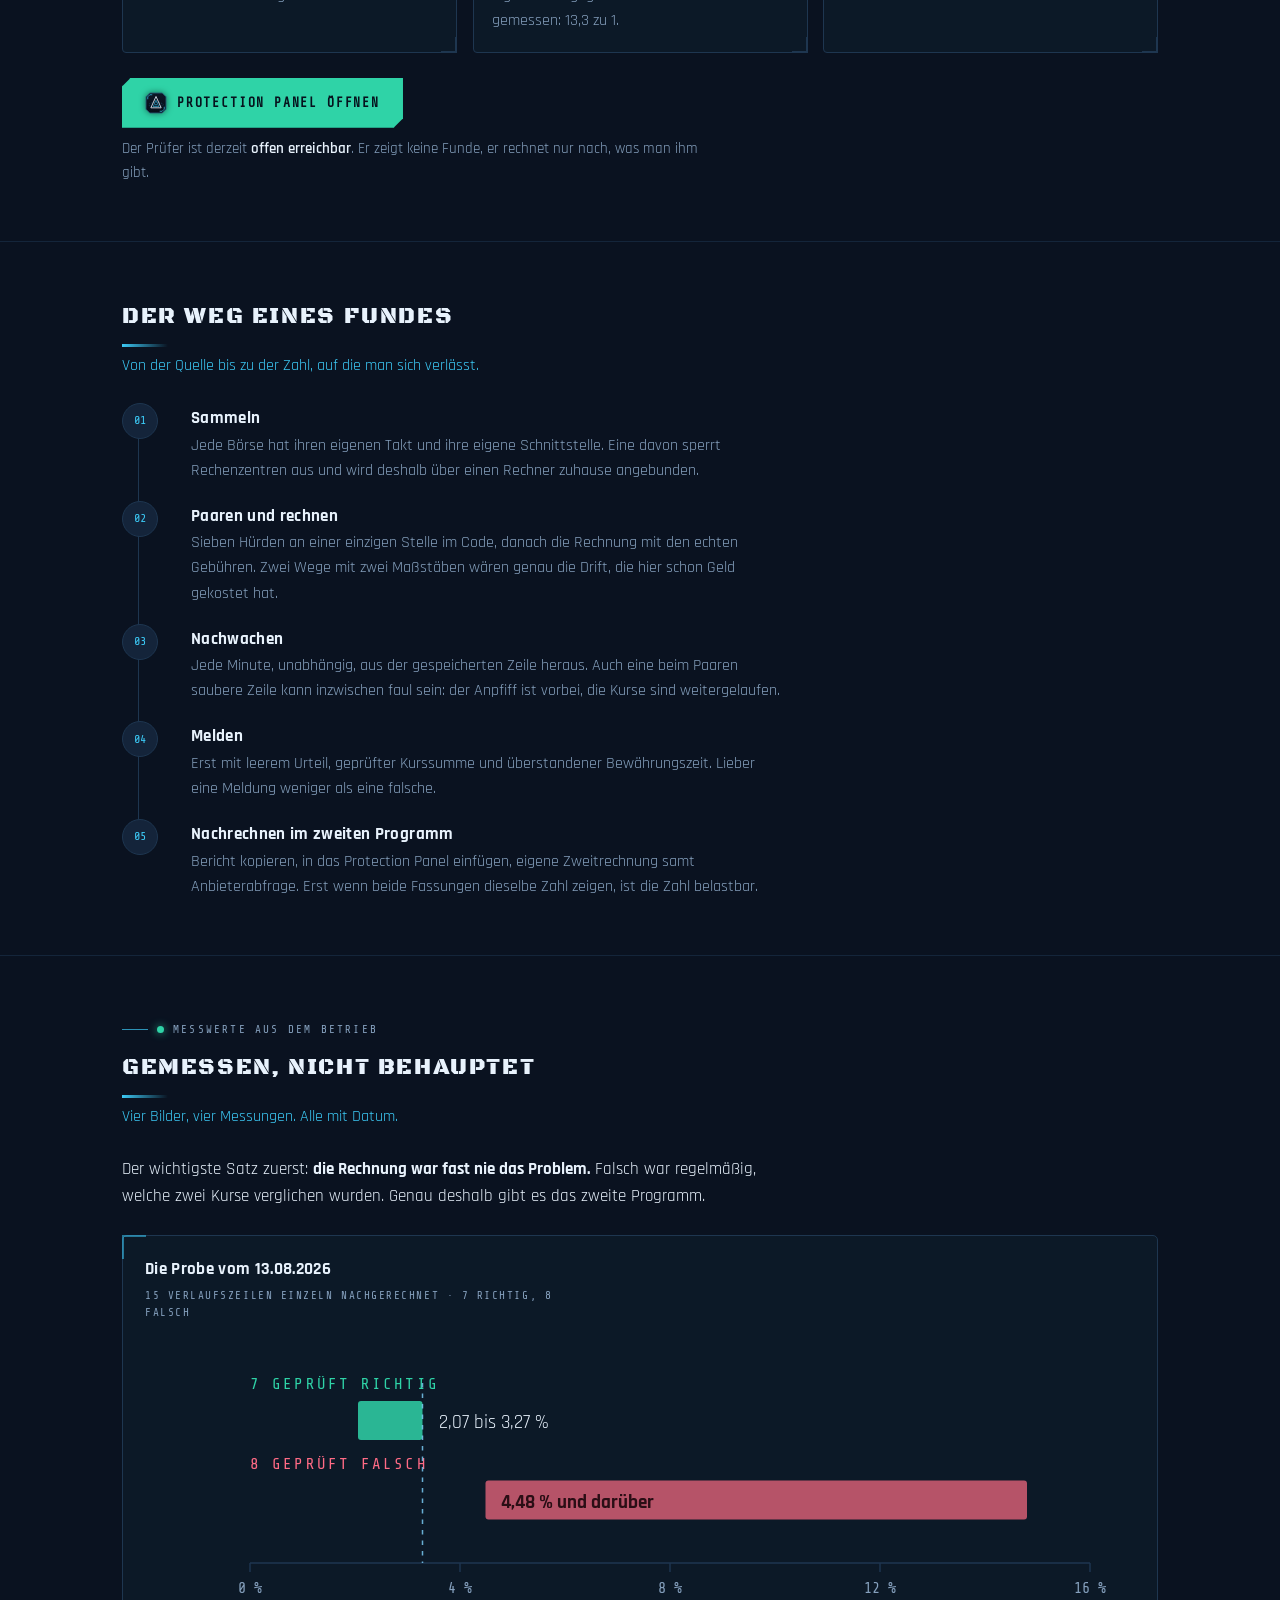
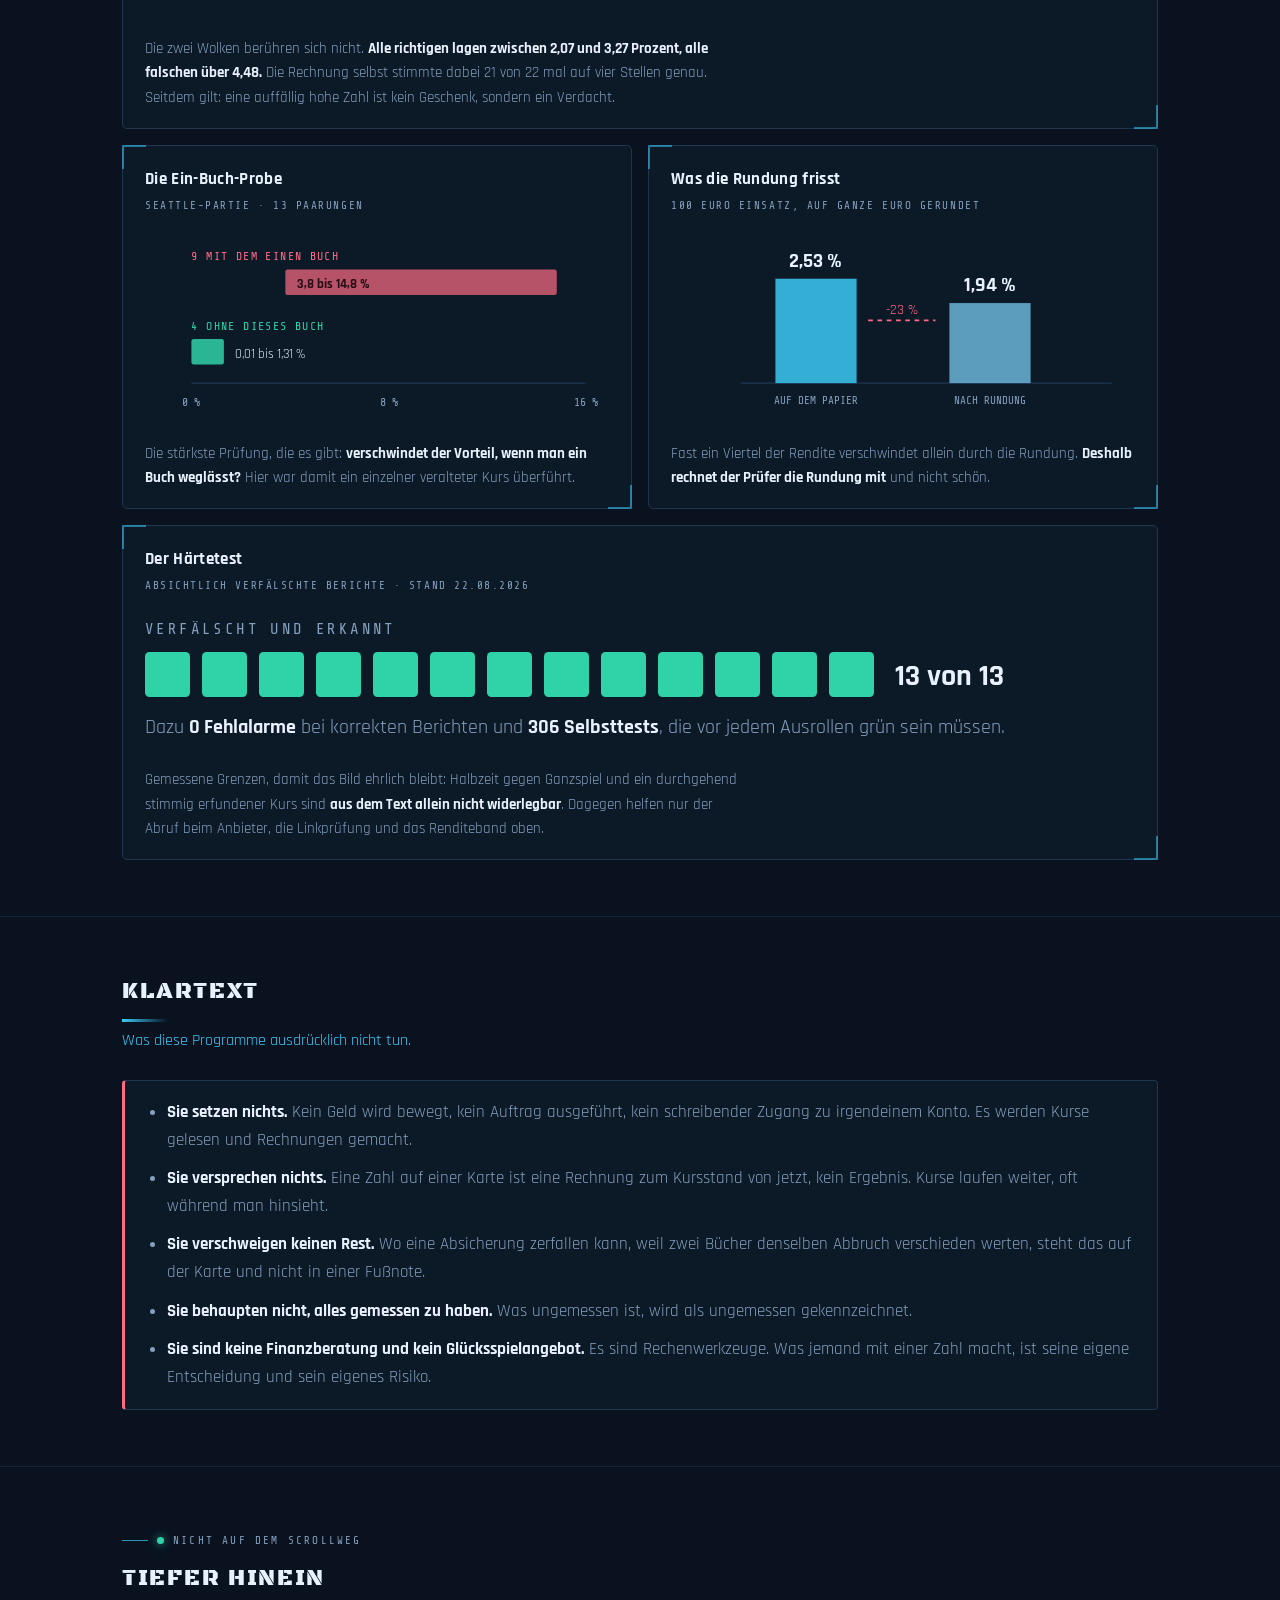
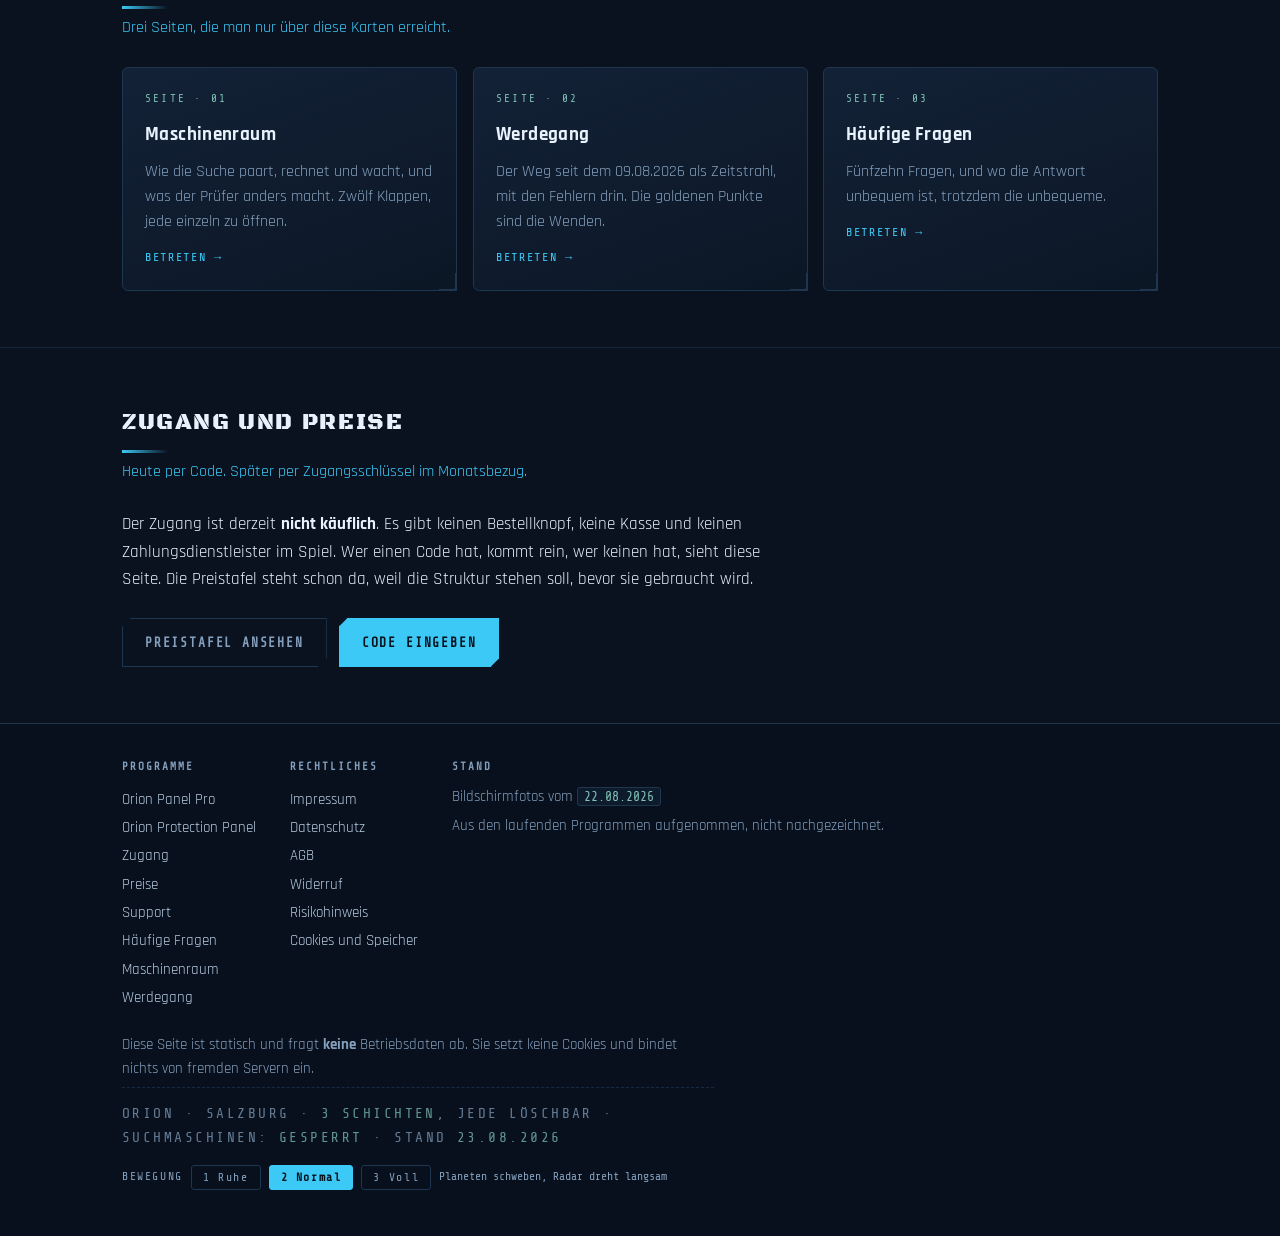
==== commit 5920a9a8: "Feinschliff: Stencil-Ueberschriften, Eckschnitte, Detailarbeit in allen drei Schichten - Schrift: Bl" ====
--- a/index.html
+++ b/index.html
@@ -7,11 +7,11 @@
 <meta name="description" content="Orion Panel Pro sucht Kursunterschiede zwischen vier Boersen. Orion Protection Panel rechnet jeden Fund unabhaengig nach. Zwei getrennte Programme, ein Zweck.">
 <meta name="robots" content="noindex, nofollow">
 <link rel="icon" type="image/svg+xml" href="bilder/logo-orion.svg">
-<link rel="stylesheet" href="schrift/schrift.css?v=1">
-<link rel="stylesheet" href="css/front.css?v=3">
-<link rel="stylesheet" href="css/buehne.css?v=3">
-<link rel="stylesheet" href="css/tiefe.css?v=3">
-<script src="js/buehne.js?v=3"></script>
+<link rel="stylesheet" href="schrift/schrift.css?v=4">
+<link rel="stylesheet" href="css/front.css?v=4">
+<link rel="stylesheet" href="css/buehne.css?v=4">
+<link rel="stylesheet" href="css/tiefe.css?v=4">
+<script src="js/buehne.js?v=4"></script>
 
 <!-- =============================================================================
      INDEX.HTML, die Frontpage. Angelegt 22.08.2026.
@@ -38,6 +38,7 @@
   <div class="orbit orbit-1"></div>
   <div class="orbit orbit-2"></div>
   <div class="planet planet-1"></div>
+  <div class="mond"></div>
   <div class="planet planet-2"></div>
   <div class="planet planet-3"></div>
   <div class="radar"></div>
@@ -599,10 +600,11 @@
     </div>
     <p>Diese Seite ist statisch und fragt <b>keine</b> Betriebsdaten ab. Sie
       setzt keine Cookies und bindet nichts von fremden Servern ein.</p>
+    <p class="fussstatus">Orion &middot; Salzburg &middot; <b>3 Schichten</b>, jede l&ouml;schbar &middot; Suchmaschinen: <b>gesperrt</b> &middot; Stand <b>23.08.2026</b></p>
     <div id="stufenschalter"></div>
   </div>
 </footer>
 
-<script src="js/tiefe.js?v=3"></script>
+<script src="js/tiefe.js?v=4"></script>
 </body>
 </html>
--- a/schrift/schrift.css
+++ b/schrift/schrift.css
@@ -1,6 +1,6 @@
 /* Selbst gehostete Schriften (Google Fonts, OFL-Lizenz): Rajdhani (Fliesstext),
  * Share Tech Mono (Zahlen). Kopiert aus orion-panel-pro/schrift am 22.08.2026,
- * ohne Black Ops One: diese Seite benutzt den Stencil-Titel nicht.
+ * Black Ops One am 23.08.2026 nachgeholt: die Ueberschriften tragen jetzt denselben Stencil wie die Panels.
  * Selbst gehostet heisst: kein Aufruf zu einem fremden Server, keine IP-Adresse
  * des Besuchers wandert zu Google. Das ist der Grund, nicht das Tempo. */
 @font-face{font-family: 'Rajdhani';
@@ -73,3 +73,31 @@
   src: url(sharetechmono-400-13.woff2) format('woff2');
   unicode-range: U+0000-00FF, U+0131, U+0152-0153, U+02BB-02BC, U+02C6, U+02DA, U+02DC, U+0304, U+0308, U+0329, U+2000-206F, U+20AC, U+2122, U+2191, U+2193, U+2212, U+2215, U+FEFF, U+FFFD;
 }
+@font-face{font-family: 'Black Ops One';
+  font-style: normal;
+  font-weight: 400;
+  font-display: swap;
+  src: url(blackopsone-400-0.woff2) format('woff2');
+  unicode-range: U+0460-052F, U+1C80-1C8A, U+20B4, U+2DE0-2DFF, U+A640-A69F, U+FE2E-FE2F;
+}
+@font-face{font-family: 'Black Ops One';
+  font-style: normal;
+  font-weight: 400;
+  font-display: swap;
+  src: url(blackopsone-400-1.woff2) format('woff2');
+  unicode-range: U+0102-0103, U+0110-0111, U+0128-0129, U+0168-0169, U+01A0-01A1, U+01AF-01B0, U+0300-0301, U+0303-0304, U+0308-0309, U+0323, U+0329, U+1EA0-1EF9, U+20AB;
+}
+@font-face{font-family: 'Black Ops One';
+  font-style: normal;
+  font-weight: 400;
+  font-display: swap;
+  src: url(blackopsone-400-2.woff2) format('woff2');
+  unicode-range: U+0100-02BA, U+02BD-02C5, U+02C7-02CC, U+02CE-02D7, U+02DD-02FF, U+0304, U+0308, U+0329, U+1D00-1DBF, U+1E00-1E9F, U+1EF2-1EFF, U+2020, U+20A0-20AB, U+20AD-20C0, U+2113, U+2C60-2C7F, U+A720-A7FF;
+}
+@font-face{font-family: 'Black Ops One';
+  font-style: normal;
+  font-weight: 400;
+  font-display: swap;
+  src: url(blackopsone-400-3.woff2) format('woff2');
+  unicode-range: U+0000-00FF, U+0131, U+0152-0153, U+02BB-02BC, U+02C6, U+02DA, U+02DC, U+0304, U+0308, U+0329, U+2000-206F, U+20AC, U+2122, U+2191, U+2193, U+2212, U+2215, U+FEFF, U+FFFD;
+}
--- a/css/front.css
+++ b/css/front.css
@@ -339,3 +339,132 @@
   width:auto; margin:0 8px 0 0; vertical-align:middle;
 }
 .tafel label{ display:inline; color:var(--text-leise); font-size:15.5px; }
+
+/* ============================================================================
+ * FEINSCHLIFF, 23.08.2026. Immer noch Design-Schicht 1, immer noch loeschbar.
+ * Alles hier ist Detailarbeit: Schriftfamilie der Ueberschriften, Eckschnitte,
+ * Fokus, Auswahl, Rollbalken, kleine Zeichen an Karten und Knoepfen.
+ * ========================================================================== */
+
+/* ------------------------------------------------------ SCHRIFT-HIERARCHIE -- */
+/* Die Ueberschriften tragen denselben Stencil wie die Panels (Black Ops One).
+ * Bewusst NICHT im Rechtstext: Paragrafen in Stencil waeren Theater. */
+
+h1, h2, .leiste .name{
+  font-family:'Black Ops One', 'Rajdhani', system-ui, sans-serif;
+  font-weight:400;
+}
+h1{ letter-spacing:.06em; }
+h2{ font-size:23px; letter-spacing:.07em; }
+.rechtstext h1, .rechtstext h2, .tafel h2{
+  font-family:'Rajdhani', system-ui, sans-serif; font-weight:700;
+}
+h1, h2, .satz{ text-wrap:balance; }
+p{ hyphens:auto; }
+
+/* Der Merkstrich unter jeder Abschnitts-Ueberschrift. */
+main h2::after{
+  content:''; display:block; width:46px; height:3px; margin-top:9px;
+  background:linear-gradient(90deg, var(--sonar), transparent);
+}
+.rechtstext h2::after, .tafel h2::after{ display:none; }
+
+/* Mono-Zahlen stehen uebereinander, nicht im Flattersatz. */
+.merk, .plakette, .kennung, code, .quelle{ font-variant-numeric:tabular-nums; }
+
+/* ----------------------------------------------------------- GRUNDDETAILS -- */
+
+::selection{ background:var(--sonar); color:#06121D; }
+
+:focus-visible{ outline:2px solid var(--sonar); outline-offset:3px; border-radius:2px; }
+
+html{ scrollbar-color:var(--rand) var(--grund); }
+::-webkit-scrollbar{ width:11px; }
+::-webkit-scrollbar-track{ background:var(--grund); }
+::-webkit-scrollbar-thumb{
+  background:var(--karte-2); border:2px solid var(--grund); border-radius:6px;
+}
+::-webkit-scrollbar-thumb:hover{ background:var(--rand); }
+
+code{
+  font-family:'Share Tech Mono', ui-monospace, monospace; font-size:.86em;
+  color:var(--tuerkis); background:rgba(20,36,58,.6);
+  border:1px solid var(--rand); border-radius:3px; padding:1px 6px;
+}
+
+a{ text-underline-offset:3px; text-decoration-thickness:1px; }
+a:hover{ color:var(--gold); }
+
+/* --------------------------------------------------------------- KNOEPFE -- */
+/* Eckschnitt wie im Panel, und ein Lichtstreifen, der beim Zeigen einmal
+ * durchlaeuft. Nur transform, und wer Ruhe will, bekommt keinen Streifen. */
+
+.tor{
+  position:relative; overflow:hidden;
+  clip-path:polygon(9px 0, 100% 0, 100% calc(100% - 9px),
+                    calc(100% - 9px) 100%, 0 100%, 0 9px);
+  border-radius:0;
+}
+.tor::after{
+  content:''; position:absolute; top:0; bottom:0; width:38%;
+  left:0; transform:translateX(-160%) skewX(-18deg);
+  background:linear-gradient(90deg, transparent, rgba(255,255,255,.34), transparent);
+  transition:transform .55s ease; pointer-events:none;
+}
+.tor:hover::after{ transform:translateX(320%) skewX(-18deg); }
+.tor[disabled]{ clip-path:none; }
+.tor[disabled]::after{ display:none; }
+
+/* ------------------------------------------------------------------ KARTEN -- */
+/* Jedes Feld bekommt eine stille Eckmarke, die beim Zeigen Farbe annimmt,
+ * und hebt sich zwei Millimeter. */
+
+.feld, .messfeld, .saeule{ position:relative; }
+.feld::after{
+  content:''; position:absolute; right:-1px; bottom:-1px;
+  width:14px; height:14px; pointer-events:none;
+  border-right:2px solid var(--rand); border-bottom:2px solid var(--rand);
+  transition:border-color .3s ease;
+}
+.feld{ transition:transform .3s ease, border-color .3s ease; }
+.feld:hover{ transform:translateY(-3px); border-color:rgba(60,201,245,.55); }
+.feld:hover::after{ border-color:var(--sonar); }
+
+.merk{ position:relative; padding-left:22px; }
+.merk::before{
+  content:''; position:absolute; left:9px; top:50%;
+  width:5px; height:5px; transform:translateY(-50%) rotate(45deg);
+  background:var(--tuerkis); opacity:.8;
+}
+
+/* ---------------------------------------------------------- BILD-RAHMEN -- */
+/* Die Statuszeile ueber jedem Bildschirmfoto bekommt rechts eine Kennung,
+ * und der Rahmen antwortet auf den Zeiger. */
+
+.rahmen{ transition:border-color .3s ease, box-shadow .3s ease; }
+.rahmen:hover{
+  border-color:rgba(60,201,245,.5);
+  box-shadow:0 10px 34px rgba(0,0,0,.45), 0 0 24px rgba(60,201,245,.07);
+}
+.rahmen .balken::after{
+  content:'AUFNAHME 22.08.2026'; margin-left:auto;
+  letter-spacing:.14em; opacity:.65;
+}
+
+/* --------------------------------------------------------- FUSS-STATUSZEILE -- */
+
+.fussstatus{
+  font-family:'Share Tech Mono', ui-monospace, monospace;
+  font-size:10.5px; letter-spacing:.17em; text-transform:uppercase;
+  color:var(--text-leise); opacity:.75;
+  border-top:1px dashed var(--rand); padding-top:14px; margin-top:18px;
+}
+.fussstatus b{ color:var(--tuerkis); font-weight:400; }
+
+/* ------------------------------------------------------------------- RUHE -- */
+
+@media (prefers-reduced-motion: reduce){
+  .tor::after{ display:none; }
+  .feld, .rahmen{ transition:none; }
+  .feld:hover{ transform:none; }
+}
--- a/css/buehne.css
+++ b/css/buehne.css
@@ -280,3 +280,73 @@
 .saeule, .feld, .messfeld, .rahmen, .klartext, .hinweis, .tafel, .paket{
   background:rgba(14,27,42,.82);
 }
+
+/* ============================================================================
+ * FEINSCHLIFF DER BUEHNE, 23.08.2026. Loeschbar wie der Rest der Datei.
+ * ========================================================================== */
+
+/* Nebelschleier: zwei grosse, sehr leise Farbfelder hinter allem. Statisch,
+ * ein einziger Verlauf, kostet nichts. */
+.buehne::before{
+  content:''; position:absolute; inset:0;
+  background:
+    radial-gradient(ellipse 640px 420px at 82% 8%, rgba(60,201,245,.05), transparent 70%),
+    radial-gradient(ellipse 520px 380px at 6% 78%, rgba(47,211,167,.035), transparent 70%),
+    radial-gradient(ellipse 300px 220px at 62% 46%, rgba(227,169,74,.022), transparent 70%);
+}
+
+/* Die Baender der Gasriesen, zweite Fassung: unregelmaessigere Breiten und
+ * ein einzelnes warmes Band, wie es echte Riesen tragen. Immer noch ein
+ * einziger wiederholter Verlauf, immer noch absichtlich unbewegt. */
+.planet::before{
+  background:repeating-linear-gradient(172deg,
+    rgba(60,201,245,.15)  0px,  rgba(60,201,245,.15)  2px,
+    rgba(10,30,48,0)      2px,  rgba(10,30,48,0)      9px,
+    rgba(96,165,214,.10)  9px,  rgba(96,165,214,.10)  14px,
+    rgba(5,15,26,0)       14px, rgba(5,15,26,0)       21px,
+    rgba(227,169,74,.05)  21px, rgba(227,169,74,.05)  24px,
+    rgba(5,15,26,0)       24px, rgba(5,15,26,0)       38px,
+    rgba(127,212,255,.07) 38px, rgba(127,212,255,.07) 41px,
+    rgba(5,15,26,0)       41px, rgba(5,15,26,0)       54px);
+}
+/* Duenner Atmosphaerenrand, damit die Kugel nicht hart im Schwarz endet. */
+.planet-1{ box-shadow:0 0 110px rgba(60,201,245,.10),
+                      inset 0 0 2px rgba(127,212,255,.5),
+                      0 0 0 1px rgba(127,212,255,.06); }
+
+/* Ein Mond fuer den grossen Riesen. Laeuft eine flache Bahn ab, nur
+ * transform, Taktzeit 88 s. Auf Stufe 1 steht er, wie alles. */
+.mond{
+  position:absolute; top:96px; right:104px;
+  width:26px; height:26px; border-radius:50%;
+  background:radial-gradient(circle at 32% 28%, #2C4A66 0%, #14283C 55%, #081422 100%);
+  box-shadow:inset -4px -5px 9px rgba(2,8,16,.85), 0 0 12px rgba(60,201,245,.08);
+  will-change:transform;
+  animation:mondbahn 88s linear infinite;
+}
+@keyframes mondbahn{
+  0%   { transform:translate3d(0,0,0)         scale(1); }
+  25%  { transform:translate3d(-210px,64px,0) scale(1.12); }
+  50%  { transform:translate3d(-420px,10px,0) scale(1); }
+  75%  { transform:translate3d(-210px,-52px,0) scale(.86); }
+  100% { transform:translate3d(0,0,0)         scale(1); }
+}
+html[data-anim="1"] .mond{ animation:none !important; }
+@media (prefers-reduced-motion: reduce){ .mond{ animation:none !important; } }
+@media (max-width: 900px){ .mond{ display:none; } }
+
+/* Kontakte auf dem Radarschirm: drei stille Punkte, wie Ziele einer letzten
+ * Umdrehung. Statisch; nur auf Stufe 3 glimmen sie im Takt des Kegels. */
+.radar{
+  background-image:
+    radial-gradient(3px 3px at 62% 34%, rgba(47,211,167,.75), transparent),
+    radial-gradient(2.4px 2.4px at 38% 58%, rgba(60,201,245,.6), transparent),
+    radial-gradient(2px 2px at 70% 66%, rgba(60,201,245,.45), transparent);
+}
+html[data-anim="3"] .radar{ animation:puls 9s ease-in-out infinite alternate; }
+
+/* Die Plakette: der Strich davor waechst, wenn der Abschnitt auftaucht,
+ * angebunden an dieselbe Klasse wie das Auftauchen selbst. */
+.plakette::before{ transition:width .7s ease .2s; }
+html.js-tiefe .steigt .plakette::before{ width:0; }
+html.js-tiefe .steigt.da .plakette::before{ width:26px; }
--- a/css/tiefe.css
+++ b/css/tiefe.css
@@ -196,3 +196,32 @@
 @media (max-width: 900px){
   .kartenraum, .klappen.zwei{ grid-template-columns:1fr; }
 }
+
+/* ============================================================================
+ * FEINSCHLIFF DER TIEFE, 23.08.2026. Loeschbar wie der Rest der Datei.
+ * ========================================================================== */
+
+/* Die Klappen: Zeile fuellt sich beim Zeigen leise, der offene Zustand traegt
+ * links eine Lichtkante, damit man beim Ueberfliegen sieht, was offen ist. */
+.klappe > summary{ transition:background .25s ease, color .2s ease; }
+.klappe > summary:hover{ background:rgba(60,201,245,.05); }
+.klappe[open]{ border-left:2px solid var(--sonar); }
+.klappe[open] > summary .kennung{ color:var(--sonar); }
+
+/* Der Zeitstrahl: die Punkte glimmen, die Wenden staerker. */
+.strahl li::before{ box-shadow:0 0 9px rgba(60,201,245,.35); }
+.strahl li.wende::before{ box-shadow:0 0 13px rgba(227,169,74,.55); }
+
+/* Kartenraum: die Eckmarke unten rechts zieht beim Zeigen nach. */
+.kartenraum a{ position:relative; }
+.kartenraum a::after{
+  content:''; position:absolute; right:-1px; bottom:-1px;
+  width:16px; height:16px; pointer-events:none;
+  border-right:2px solid var(--rand); border-bottom:2px solid var(--rand);
+  transition:width .3s ease, height .3s ease, border-color .3s ease;
+}
+.kartenraum a:hover::after{ width:34px; height:34px; border-color:var(--sonar); }
+.kartenraum a:hover .pfeil{ color:var(--gold); }
+@media (prefers-reduced-motion: reduce){
+  .kartenraum a::after{ transition:none; }
+}
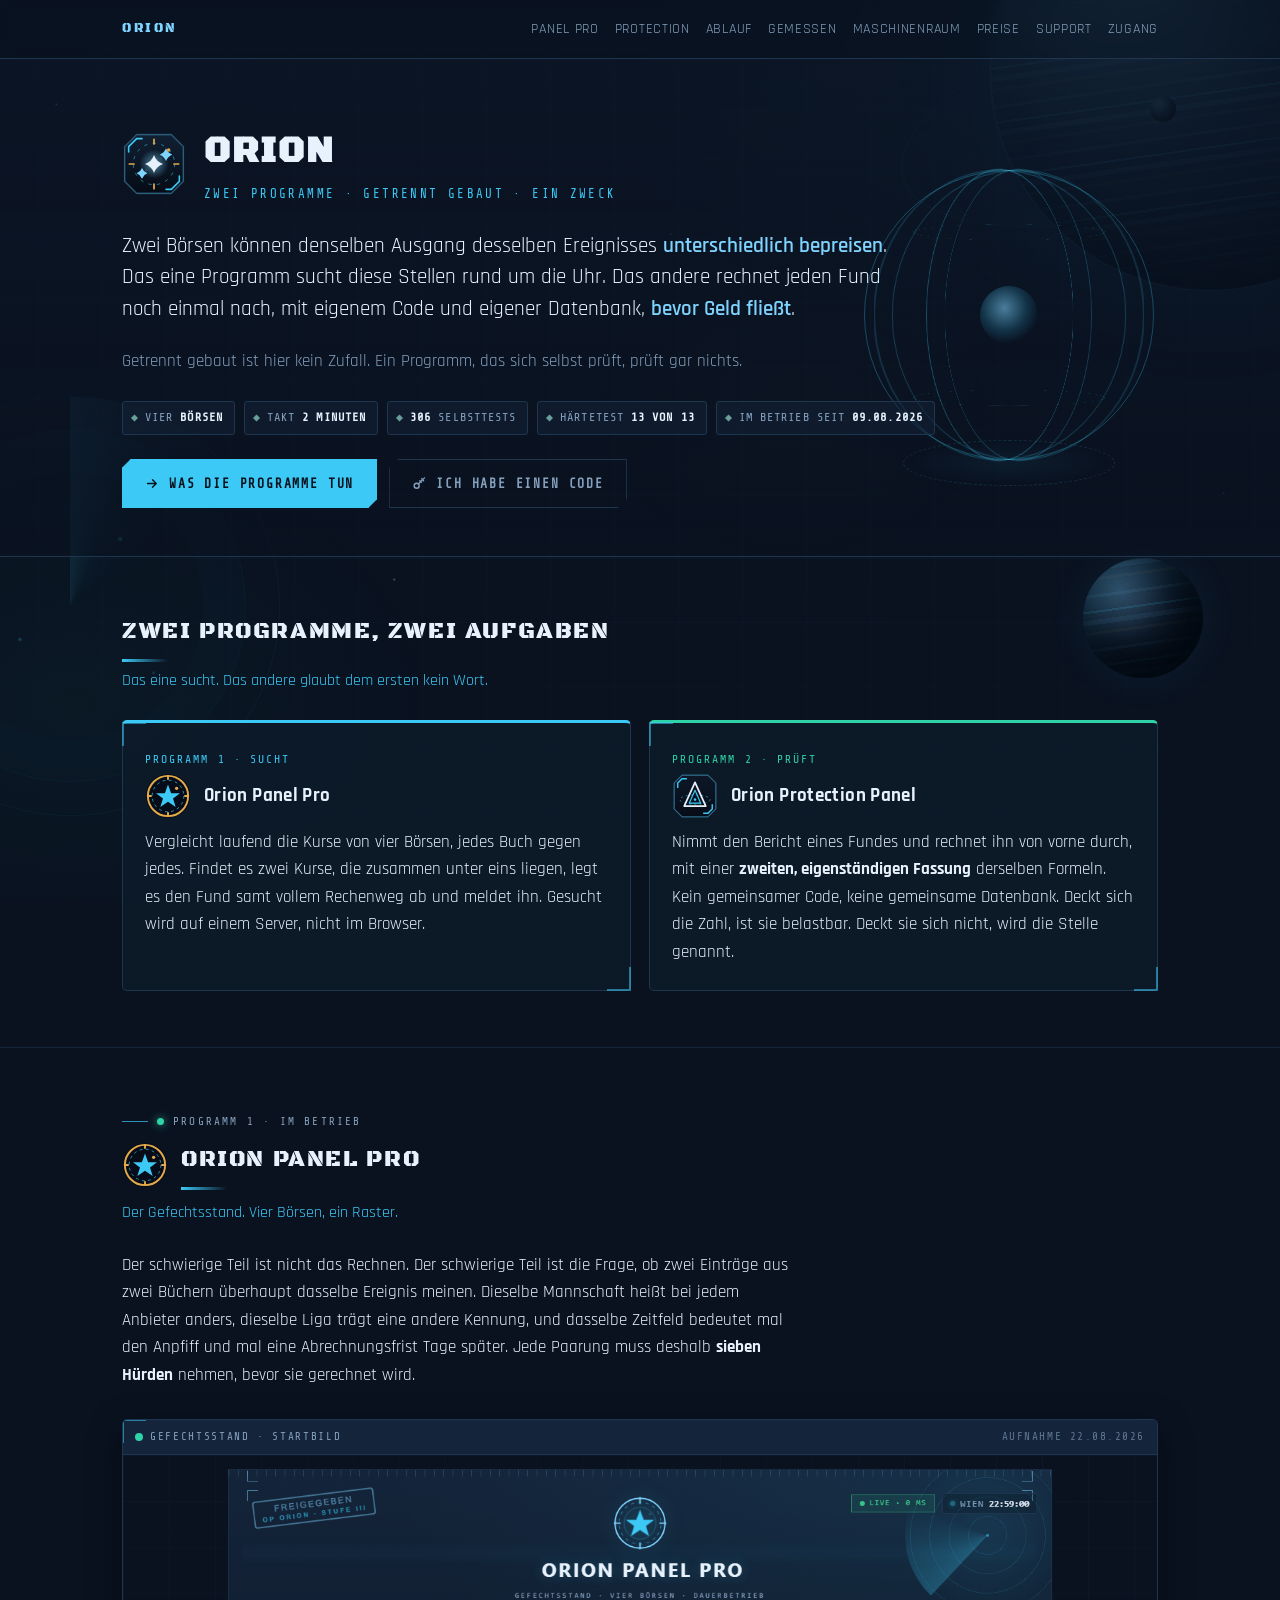
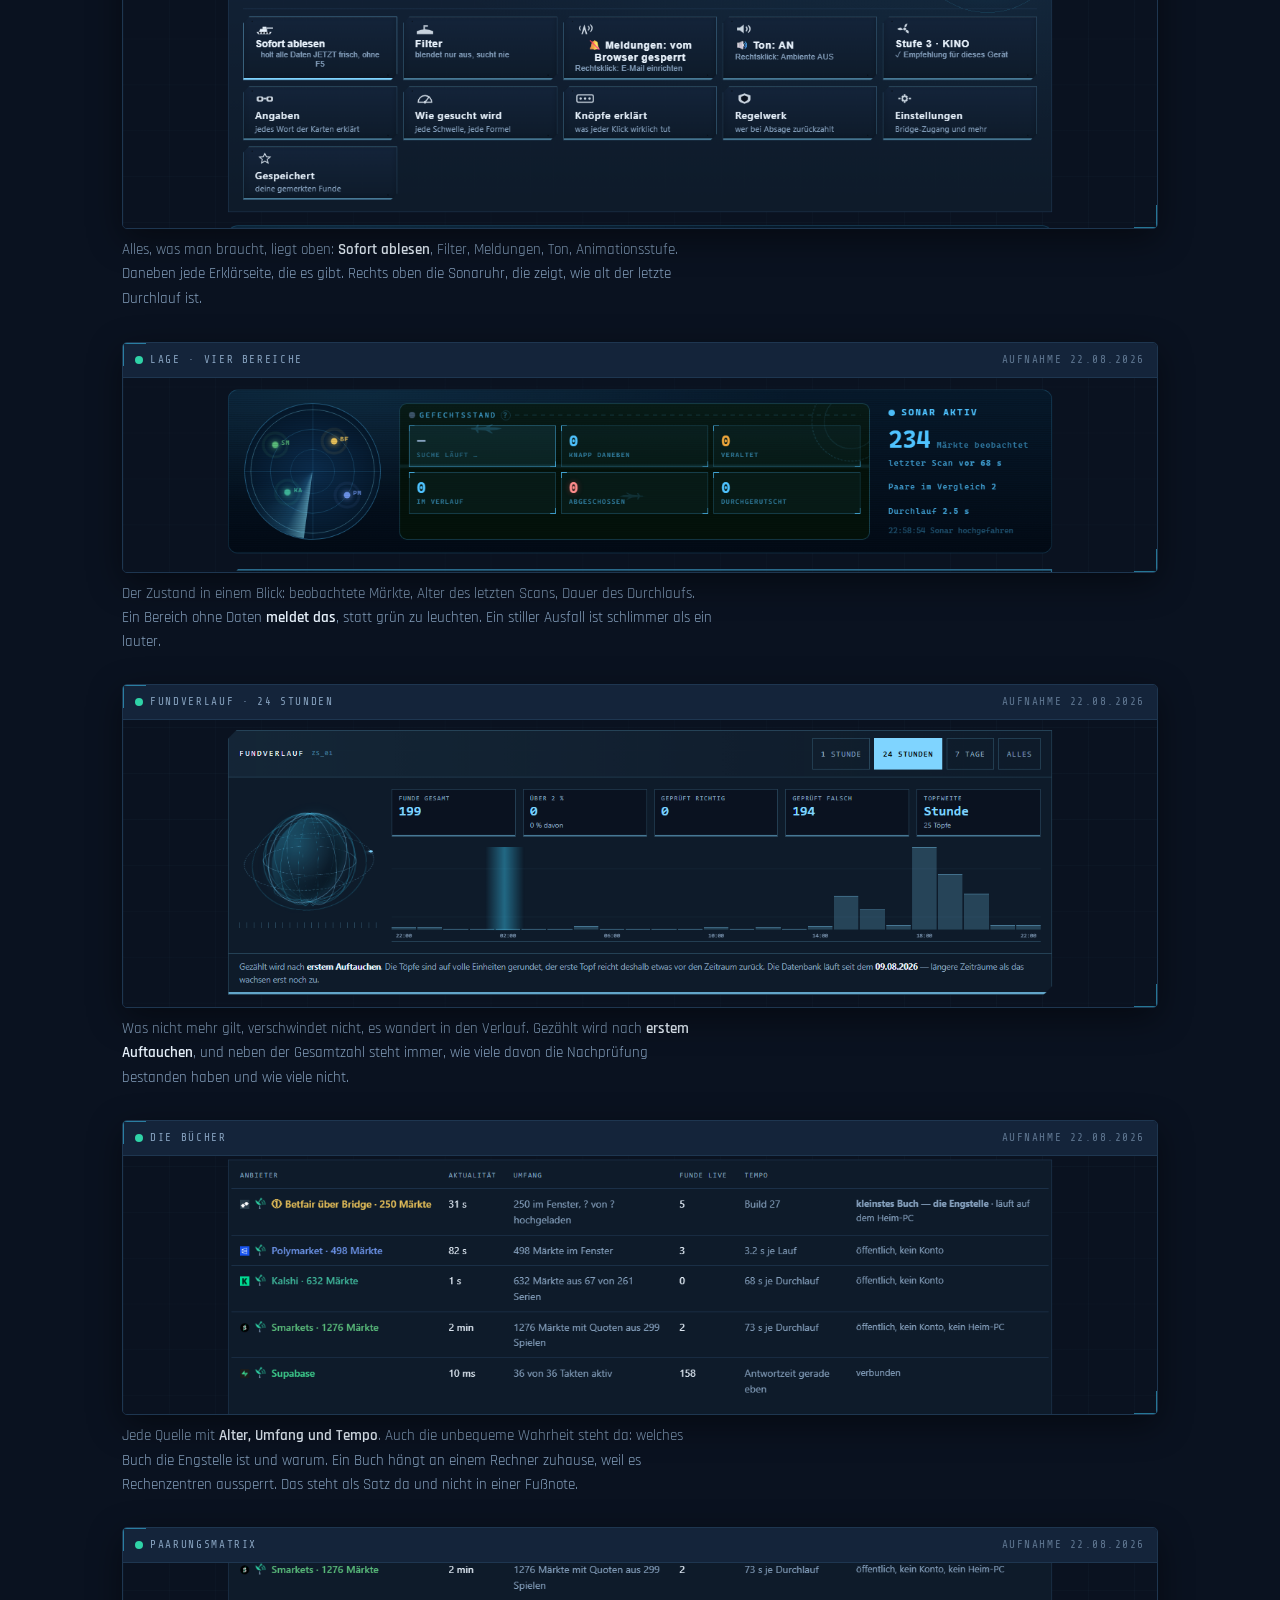
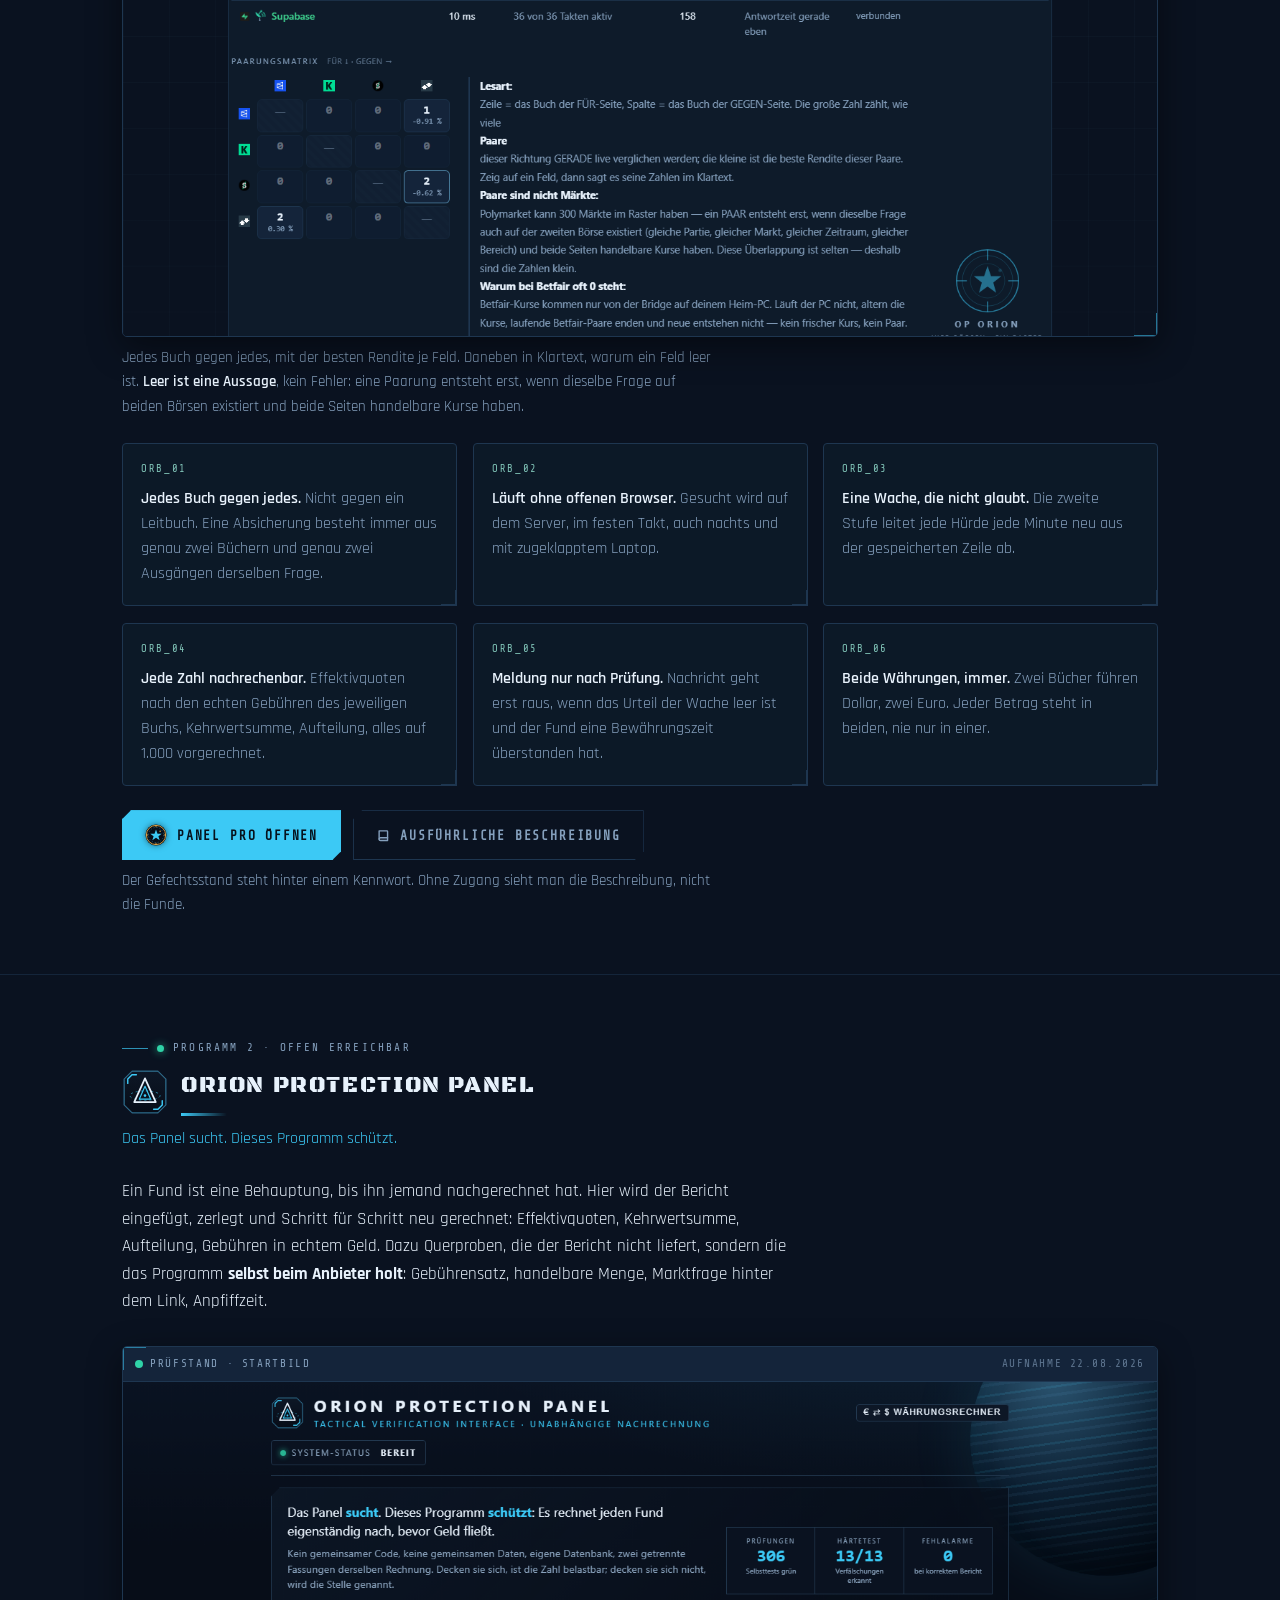
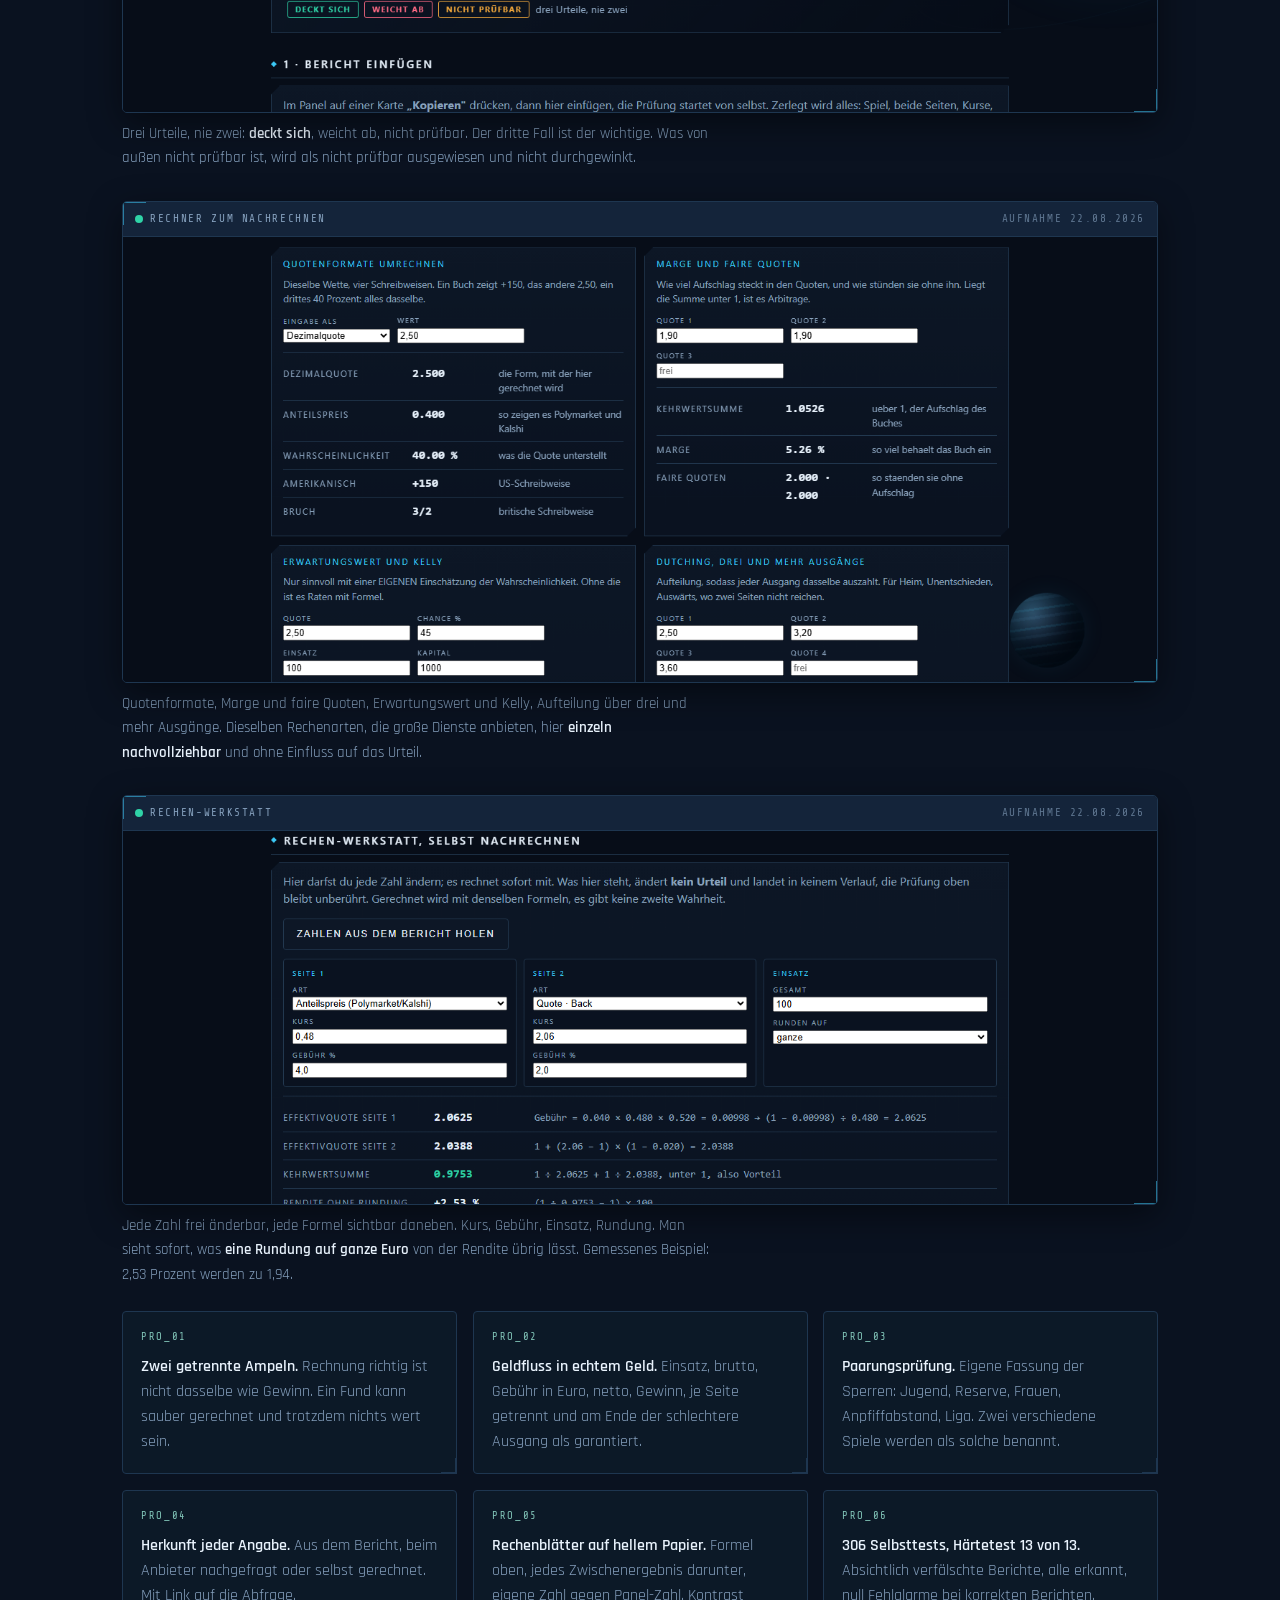
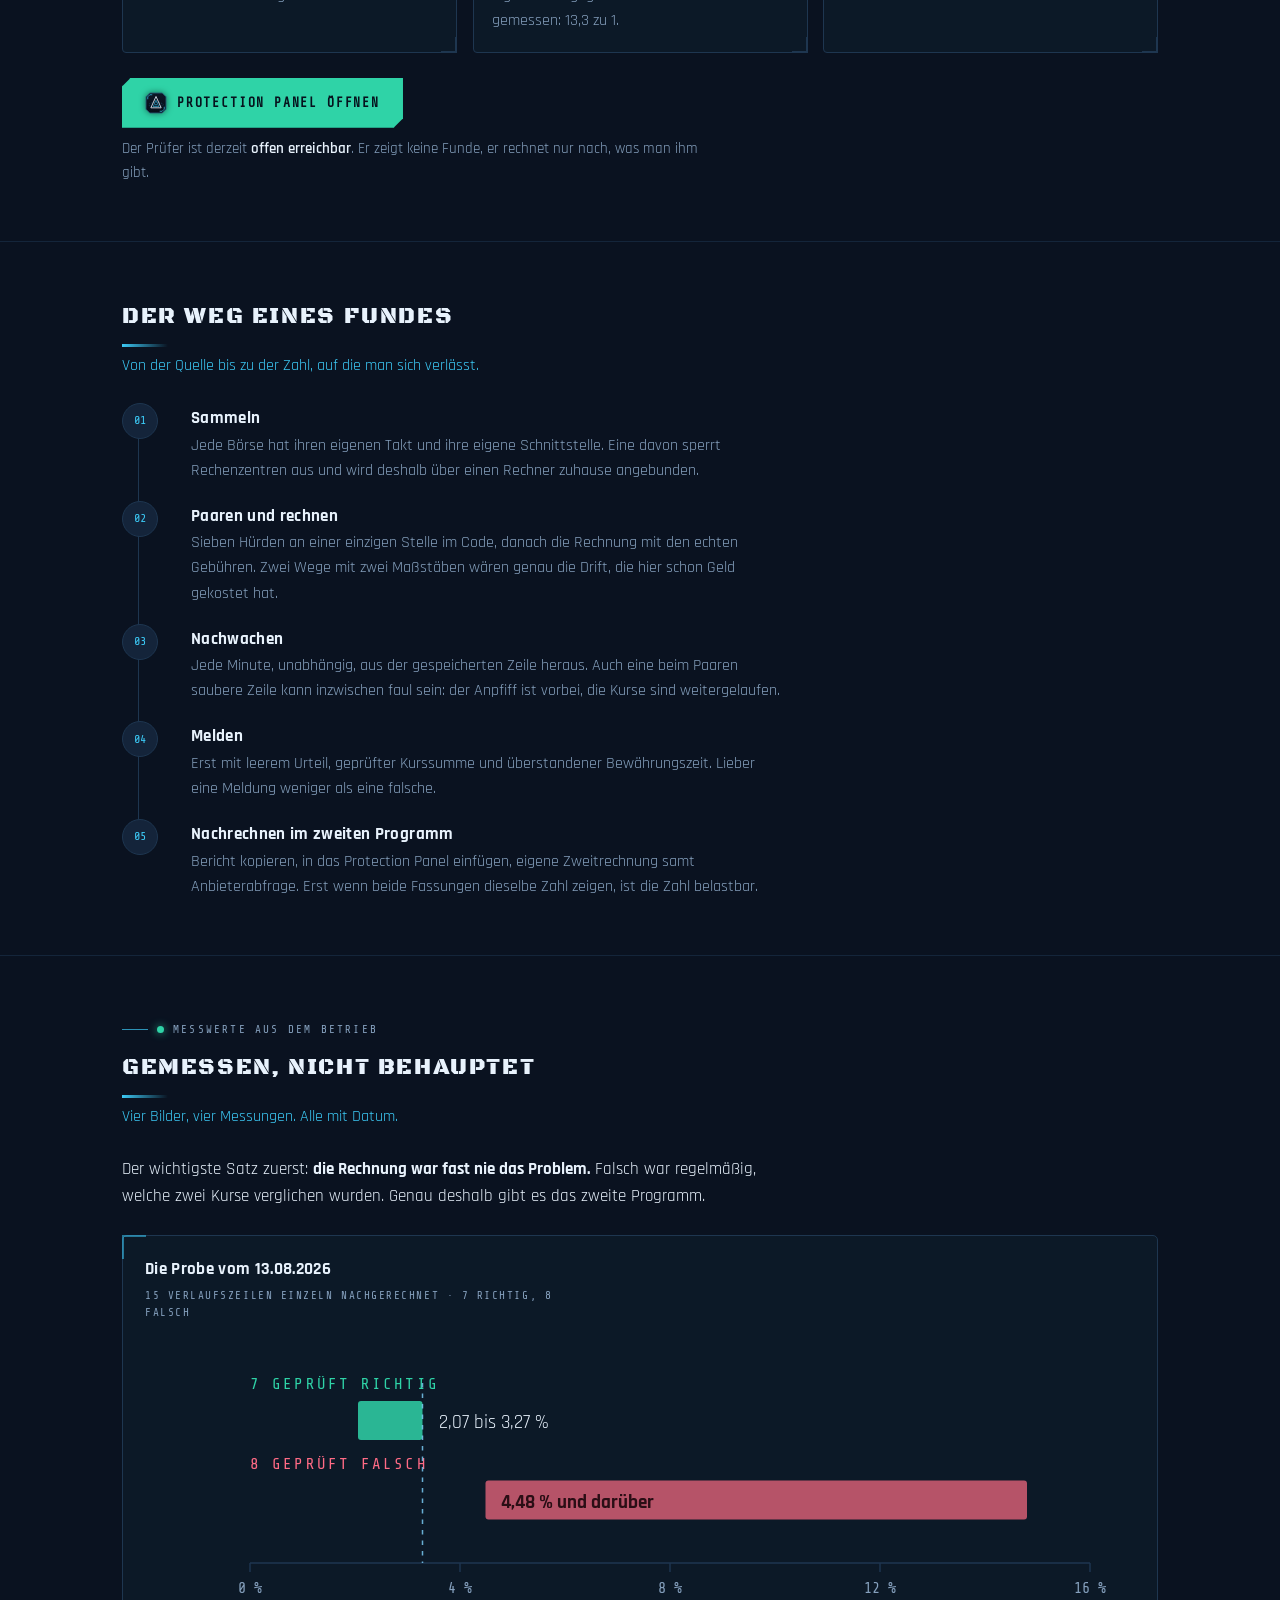
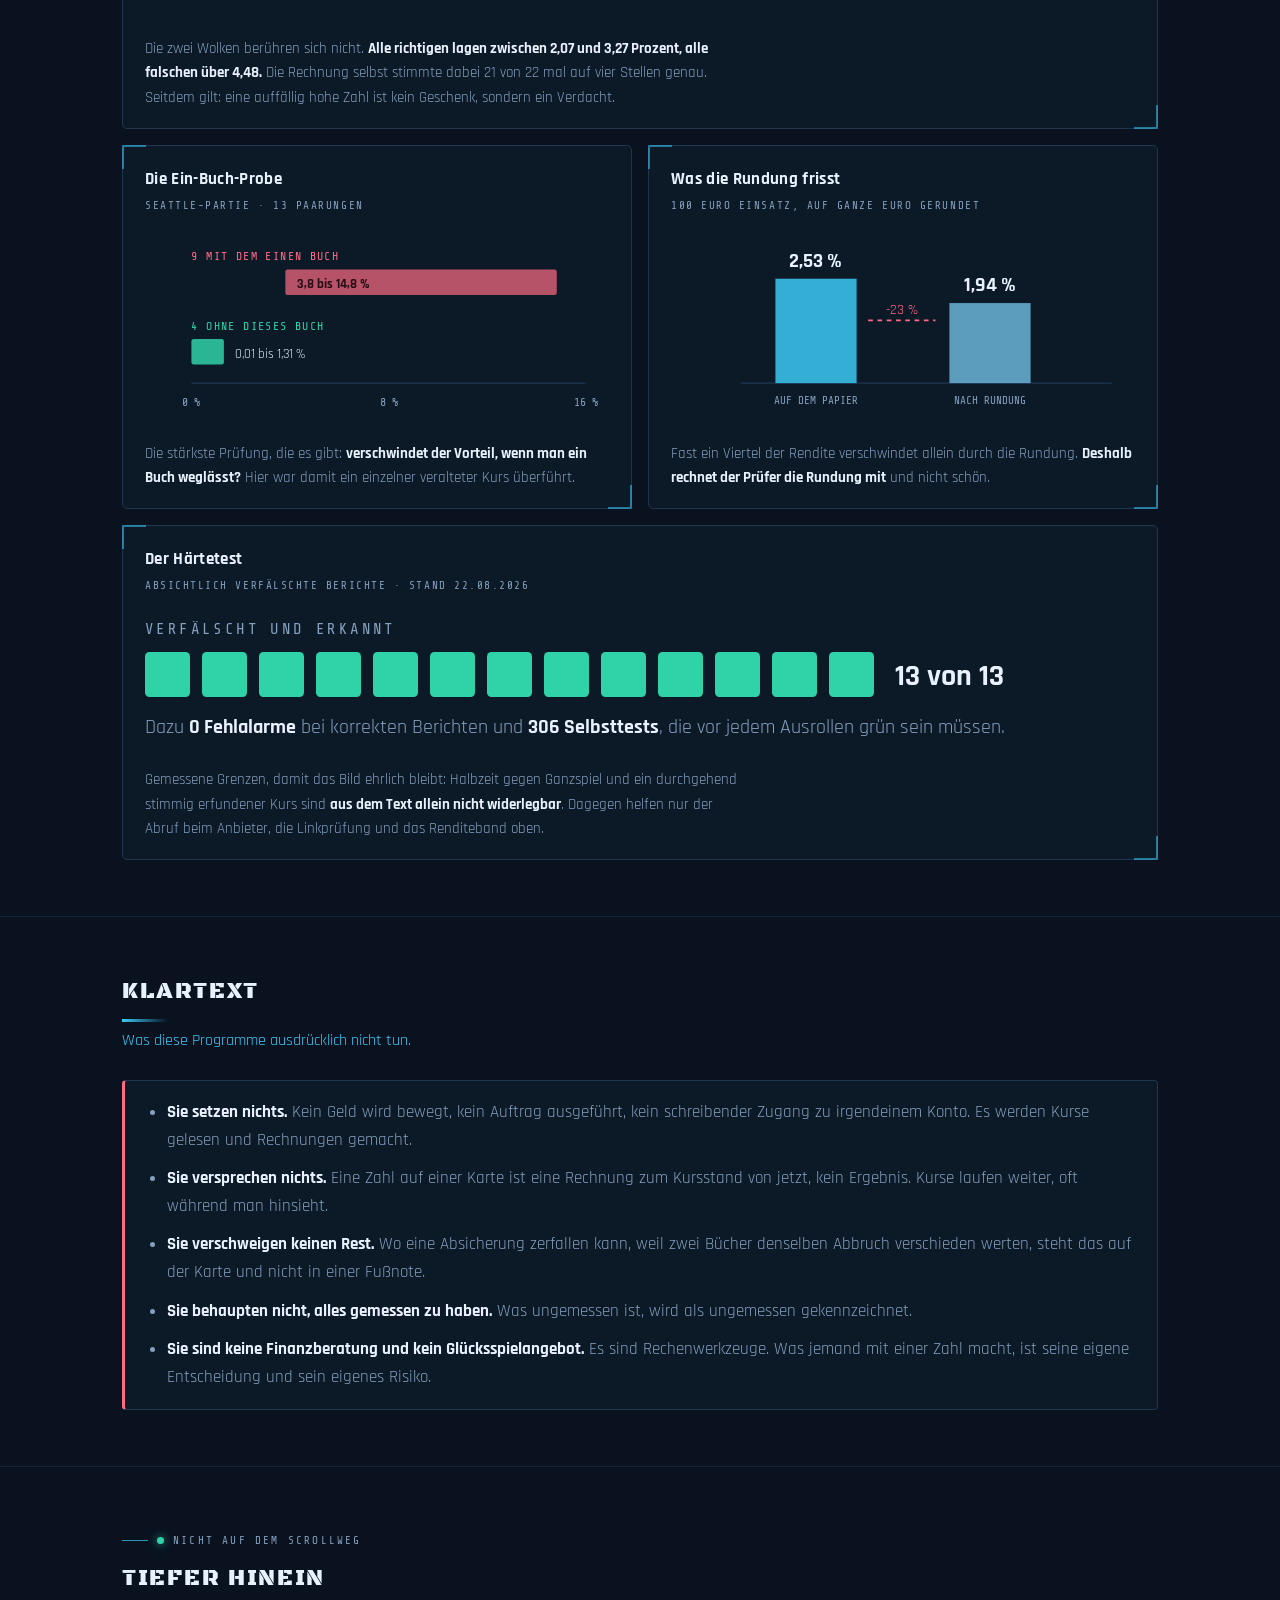
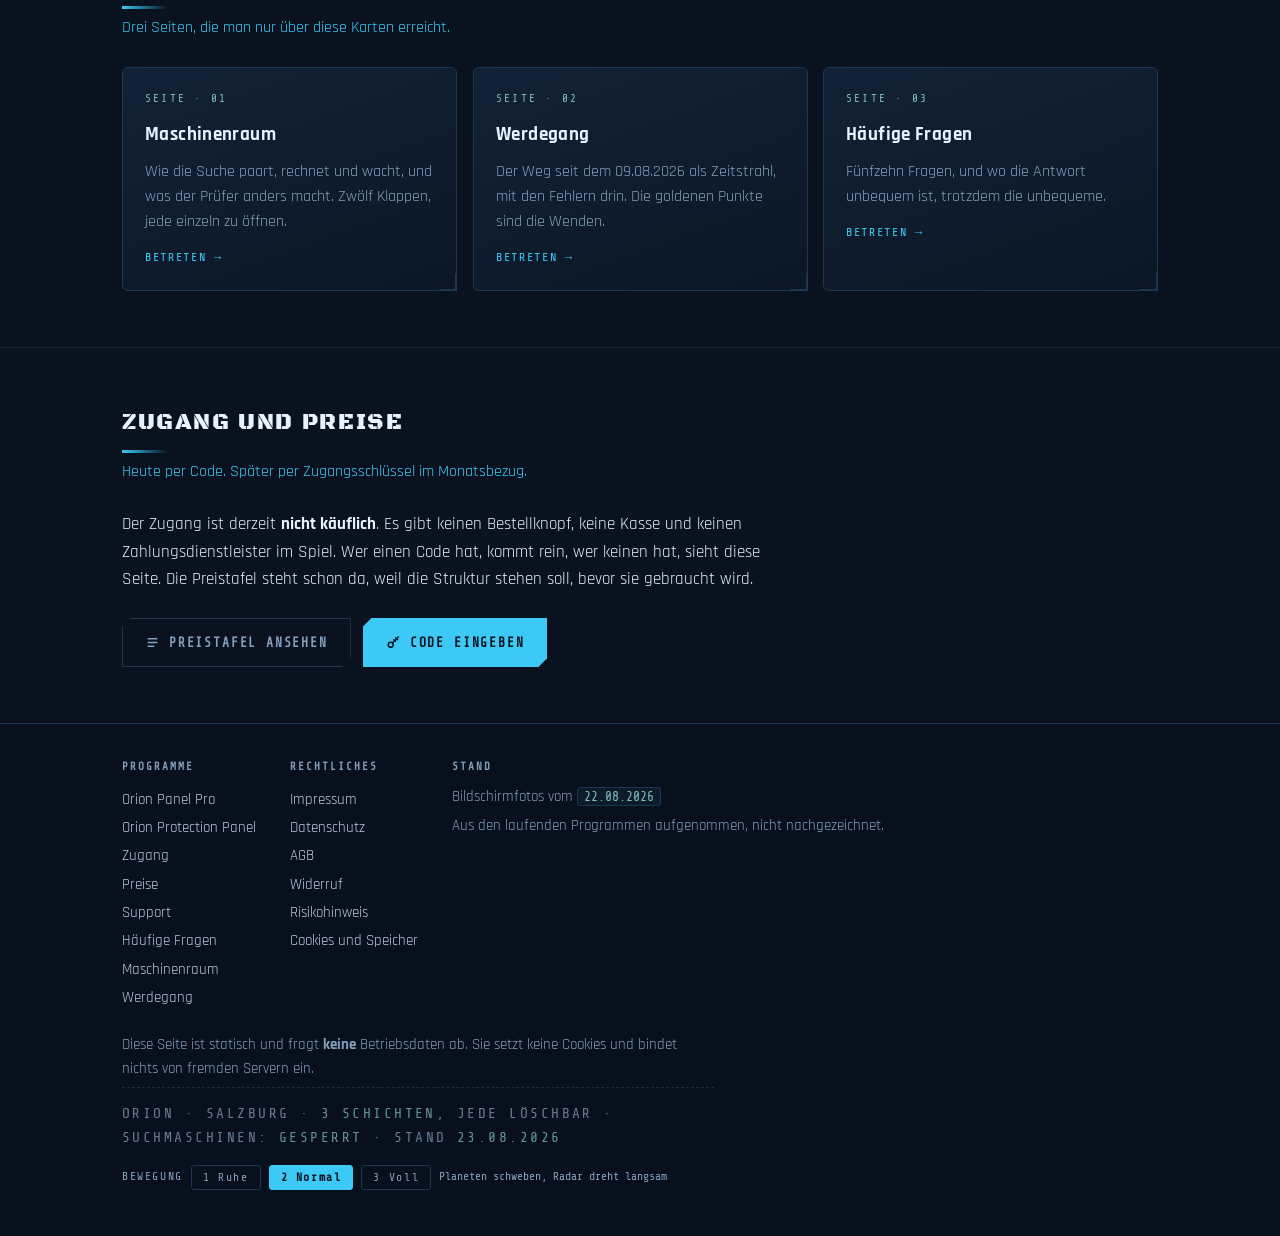
==== commit 7b187e8d: "Zeichensystem der Knoepfe und die 3D-Drahtkugel im Kopf - Zeichensystem (front.css): jeder Knopf tra" ====
--- a/index.html
+++ b/index.html
@@ -7,11 +7,11 @@
 <meta name="description" content="Orion Panel Pro sucht Kursunterschiede zwischen vier Boersen. Orion Protection Panel rechnet jeden Fund unabhaengig nach. Zwei getrennte Programme, ein Zweck.">
 <meta name="robots" content="noindex, nofollow">
 <link rel="icon" type="image/svg+xml" href="bilder/logo-orion.svg">
-<link rel="stylesheet" href="schrift/schrift.css?v=4">
-<link rel="stylesheet" href="css/front.css?v=4">
-<link rel="stylesheet" href="css/buehne.css?v=4">
-<link rel="stylesheet" href="css/tiefe.css?v=4">
-<script src="js/buehne.js?v=4"></script>
+<link rel="stylesheet" href="schrift/schrift.css?v=5">
+<link rel="stylesheet" href="css/front.css?v=5">
+<link rel="stylesheet" href="css/buehne.css?v=5">
+<link rel="stylesheet" href="css/tiefe.css?v=5">
+<script src="js/buehne.js?v=5"></script>
 
 <!-- =============================================================================
      INDEX.HTML, die Frontpage. Angelegt 22.08.2026.
@@ -64,6 +64,18 @@
 <header class="kopf">
   <div class="hof">
 
+
+    <!-- Das 3D-Kopfstueck (Design-Schicht 2, loeschbar): eine Drahtkugel,
+         die sich als Ganzes dreht. Nur Schmuck, nimmt keine Klicks an. -->
+    <div class="held3d" aria-hidden="true">
+      <div class="globus">
+        <i class="g-ring g1"></i><i class="g-ring g2"></i><i class="g-ring g3"></i>
+        <i class="g-ring g4"></i><i class="g-ring g5"></i><i class="g-ring g6"></i>
+        <i class="g-aequator"><i class="g-kontakt"></i></i>
+        <i class="g-breite oben"></i><i class="g-breite unten"></i>
+      </div>
+      <i class="g-kern"></i>
+    </div>
     <div class="marke">
       <img class="wappen" src="bilder/logo-orion.svg" alt="Zeichen der Plattform Orion: drei Guertelsterne im Suchring">
       <h1>Orion
@@ -605,6 +617,6 @@
   </div>
 </footer>
 
-<script src="js/tiefe.js?v=4"></script>
+<script src="js/tiefe.js?v=5"></script>
 </body>
 </html>
--- a/css/front.css
+++ b/css/front.css
@@ -468,3 +468,79 @@
   .feld, .rahmen{ transition:none; }
   .feld:hover{ transform:none; }
 }
+
+/* ============================================================================
+ * DAS ZEICHENSYSTEM DER KNOEPFE, 23.08.2026. Design-Schicht 1, loeschbar.
+ * ============================================================================
+ *
+ * Jeder Knopf traegt links ein Zeichen, das sagt, WOHIN er fuehrt, nicht nur
+ * was draufsteht. Die Zuordnung laeuft ueber das Ziel (href), NICHT ueber
+ * neue Klassen im HTML: kein einziger Knopf wurde dafuer angefasst, und wer
+ * diese Datei loescht, hat dieselben Knoepfe ohne Zeichen.
+ *
+ * Technik: die Zeichen sind kleine SVG-Masken (data:-Adressen, nichts wird
+ * nachgeladen). Eine Maske nimmt die aktuelle Textfarbe an, deshalb passt
+ * dasselbe Zeichen auf helle und dunkle Knoepfe, ohne zwei Fassungen.
+ *
+ * Die Familie: Linienstaerke 2.2, rund gekappt, 24er-Raster. Wer ein Zeichen
+ * ergaenzt, haelt sich daran, sonst faellt es aus der Reihe.
+ */
+
+:root{
+  --ik-pfeil:      url("data:image/svg+xml,%3Csvg xmlns='http://www.w3.org/2000/svg' viewBox='0 0 24 24' fill='none' stroke='black' stroke-width='2.2' stroke-linecap='round' stroke-linejoin='round'%3E%3Cpath d='M4 12h14M12 6l6 6-6 6'/%3E%3C/svg%3E");
+  --ik-schluessel: url("data:image/svg+xml,%3Csvg xmlns='http://www.w3.org/2000/svg' viewBox='0 0 24 24' fill='none' stroke='black' stroke-width='2.2' stroke-linecap='round' stroke-linejoin='round'%3E%3Ccircle cx='7.5' cy='15.5' r='4'/%3E%3Cpath d='M10.5 12.5L20 3M15.5 4.5l3 3M12.5 7.5l2.5 2.5'/%3E%3C/svg%3E");
+  --ik-liste:      url("data:image/svg+xml,%3Csvg xmlns='http://www.w3.org/2000/svg' viewBox='0 0 24 24' fill='none' stroke='black' stroke-width='2.2' stroke-linecap='round'%3E%3Cpath d='M5 6h14M5 12h14M5 18h9'/%3E%3C/svg%3E");
+  --ik-funk:       url("data:image/svg+xml,%3Csvg xmlns='http://www.w3.org/2000/svg' viewBox='0 0 24 24' fill='none' stroke='black' stroke-width='2.2' stroke-linecap='round' stroke-linejoin='round'%3E%3Cpath d='M4.5 13a7.5 7.5 0 0 1 15 0'/%3E%3Crect x='3.5' y='13' width='4.4' height='6.4' rx='1.4'/%3E%3Crect x='16.1' y='13' width='4.4' height='6.4' rx='1.4'/%3E%3C/svg%3E");
+  --ik-frage:      url("data:image/svg+xml,%3Csvg xmlns='http://www.w3.org/2000/svg' viewBox='0 0 24 24' fill='none' stroke='black' stroke-width='2.2' stroke-linecap='round' stroke-linejoin='round'%3E%3Cpath d='M8.6 9a3.4 3.4 0 1 1 5.2 2.9c-1 .7-1.8 1.4-1.8 2.7'/%3E%3Cpath d='M12 18.4v.2'/%3E%3C/svg%3E");
+  --ik-zahnrad:    url("data:image/svg+xml,%3Csvg xmlns='http://www.w3.org/2000/svg' viewBox='0 0 24 24' fill='none' stroke='black' stroke-width='2.2' stroke-linecap='round'%3E%3Ccircle cx='12' cy='12' r='3.4'/%3E%3Cpath d='M12 2.6v3M12 18.4v3M2.6 12h3M18.4 12h3M5.3 5.3l2.2 2.2M16.5 16.5l2.2 2.2M18.7 5.3l-2.2 2.2M7.5 16.5l-2.2 2.2'/%3E%3C/svg%3E");
+  --ik-uhr:        url("data:image/svg+xml,%3Csvg xmlns='http://www.w3.org/2000/svg' viewBox='0 0 24 24' fill='none' stroke='black' stroke-width='2.2' stroke-linecap='round' stroke-linejoin='round'%3E%3Ccircle cx='12' cy='12' r='8.6'/%3E%3Cpath d='M12 7v5l3.4 2'/%3E%3C/svg%3E");
+  --ik-kurve:      url("data:image/svg+xml,%3Csvg xmlns='http://www.w3.org/2000/svg' viewBox='0 0 24 24' fill='none' stroke='black' stroke-width='2.2' stroke-linecap='round' stroke-linejoin='round'%3E%3Cpath d='M4 19.5h16'/%3E%3Cpath d='M5.5 16l4.2-5.2 3 3 5.4-7'/%3E%3C/svg%3E");
+  --ik-buch:       url("data:image/svg+xml,%3Csvg xmlns='http://www.w3.org/2000/svg' viewBox='0 0 24 24' fill='none' stroke='black' stroke-width='2.2' stroke-linecap='round' stroke-linejoin='round'%3E%3Cpath d='M5 4.5h12.5a1 1 0 0 1 1 1V20H7.2A2.2 2.2 0 0 1 5 17.8z'/%3E%3Cpath d='M5 17.8a2.2 2.2 0 0 1 2.2-2.2h11.3'/%3E%3C/svg%3E");
+  --ik-schloss:    url("data:image/svg+xml,%3Csvg xmlns='http://www.w3.org/2000/svg' viewBox='0 0 24 24' fill='none' stroke='black' stroke-width='2.2' stroke-linecap='round' stroke-linejoin='round'%3E%3Crect x='5.5' y='11' width='13' height='9' rx='1.6'/%3E%3Cpath d='M8.5 11V8a3.5 3.5 0 0 1 7 0v3'/%3E%3C/svg%3E");
+}
+
+/* Der Traeger: jeder Knopf wird eine Zeile mit Zeichen + Text. */
+.tor{ display:inline-flex; align-items:center; gap:9px; --ik:var(--ik-pfeil); }
+.tor::before{
+  content:''; width:15px; height:15px; flex:0 0 15px;
+  background:currentColor;
+  -webkit-mask:var(--ik) center / contain no-repeat;
+  mask:var(--ik) center / contain no-repeat;
+  transition:transform .25s ease;
+}
+.tor:hover::before{ transform:translateX(3px); }
+
+/* Die Zuordnung: das Ziel bestimmt das Zeichen. */
+.tor[href*="zugang"]{    --ik:var(--ik-schluessel); }
+.tor[href*="preise"]{    --ik:var(--ik-liste); }
+.tor[href*="support"]{   --ik:var(--ik-funk); }
+.tor[href*="faq"]{       --ik:var(--ik-frage); }
+.tor[href*="technik"]{   --ik:var(--ik-zahnrad); }
+.tor[href*="werdegang"]{ --ik:var(--ik-uhr); }
+.tor[href*="gemessen"]{  --ik:var(--ik-kurve); }
+.tor[href*="recht/"], .tor[href*="start.html"],
+.tor[href*="angaben"], .tor[href*="regelwerk"]{ --ik:var(--ik-buch); }
+
+/* Knoepfe mit Programmzeichen behalten ihr Logo, kein zweites Zeichen. */
+.tor.mitzeichen::before{ display:none; }
+
+/* Abgeschaltet traegt das Schloss, und es bewegt sich nicht. */
+.tor[disabled], button.tor[disabled]{ --ik:var(--ik-schloss); }
+.tor[disabled]::before{ display:inline-block; transition:none; }
+.tor[disabled]:hover::before{ transform:none; }
+
+/* Die Tafel-Knoepfe (Freischalten, Bestellvorschau) sprechen dieselbe Sprache. */
+.tafel button{ display:inline-flex; align-items:center; justify-content:center; gap:9px; }
+.tafel button::before{
+  content:''; width:15px; height:15px; flex:0 0 15px; background:currentColor;
+  -webkit-mask:var(--ik-schluessel) center / contain no-repeat;
+  mask:var(--ik-schluessel) center / contain no-repeat;
+}
+.tafel button[disabled]::before{
+  -webkit-mask-image:var(--ik-schloss); mask-image:var(--ik-schloss);
+}
+
+@media (prefers-reduced-motion: reduce){
+  .tor::before{ transition:none; }
+  .tor:hover::before{ transform:none; }
+}
--- a/css/buehne.css
+++ b/css/buehne.css
@@ -350,3 +350,98 @@
 .plakette::before{ transition:width .7s ease .2s; }
 html.js-tiefe .steigt .plakette::before{ width:0; }
 html.js-tiefe .steigt.da .plakette::before{ width:26px; }
+
+/* ============================================================================
+ * DAS 3D-KOPFSTUECK, 23.08.2026. Design-Schicht 2, loeschbar.
+ * ============================================================================
+ *
+ * Eine Drahtkugel im Kopf der Startseite: sechs Laengsringe, ein Aequator,
+ * zwei Breitenringe, ein Kern, ein umlaufender Kontakt. Das klassische
+ * CSS-Muster fuer eine 3D-Kugel, selbst gebaut statt fremder Vorlage, weil
+ * diese Seite nichts von fremden Servern laedt.
+ *
+ * KOSTENREGEL wie immer: die Kugel ist EIN transform-Takt auf dem Eltern-
+ * element (rotateY, 34 s), alles andere steht in einem 3D-Raum
+ * (preserve-3d) und dreht mit, ohne eigene Animation. Kein WebGL, kein
+ * Bild, kein Skript. Stufe 1 und Systemruhe halten sie an, unter 1100 px
+ * Breite faellt sie weg, weil sie dort dem Text im Weg stuende.
+ */
+
+.kopf .hof{ position:relative; }
+
+.held3d{
+  position:absolute; right:26px; top:50%;
+  width:290px; height:290px;
+  transform:translateY(-50%);
+  perspective:1000px; pointer-events:none;
+}
+.globus{
+  position:absolute; inset:0;
+  transform-style:preserve-3d;
+  animation:globusdreh 34s linear infinite;
+}
+@keyframes globusdreh{
+  from{ transform:rotateX(-16deg) rotateY(0deg); }
+  to  { transform:rotateX(-16deg) rotateY(360deg); }
+}
+
+/* Laengsringe: derselbe Kreis, sechsmal um die Hochachse gedreht. */
+.g-ring{
+  position:absolute; inset:0; border-radius:50%;
+  border:1px solid rgba(60,201,245,.30);
+}
+.g-ring.g1{ transform:rotateY(0deg); }
+.g-ring.g2{ transform:rotateY(30deg); }
+.g-ring.g3{ transform:rotateY(60deg); border-color:rgba(60,201,245,.42); }
+.g-ring.g4{ transform:rotateY(90deg); }
+.g-ring.g5{ transform:rotateY(120deg); }
+.g-ring.g6{ transform:rotateY(150deg); }
+
+/* Aequator und zwei Breitenringe: flach gelegt, die oberen kleiner und
+ * aus der Mitte geschoben, wie es die Kugelform verlangt. */
+.g-aequator{
+  position:absolute; inset:0; border-radius:50%;
+  border:1.4px solid rgba(127,212,255,.5);
+  transform:rotateX(90deg);
+}
+.g-breite{
+  position:absolute; inset:0; border-radius:50%;
+  border:1px solid rgba(60,201,245,.26);
+}
+.g-breite.oben{  transform:rotateX(90deg) translateZ(82px)  scale(.66); }
+.g-breite.unten{ transform:rotateX(90deg) translateZ(-82px) scale(.66); }
+
+/* Der umlaufende Kontakt: sitzt auf dem Aequator und faehrt mit der
+ * Drehung des Ganzen mit, ohne eigene Animation. */
+.g-kontakt{
+  position:absolute; top:50%; left:-3.5px;
+  width:7px; height:7px; border-radius:50%;
+  transform:translateY(-50%);
+  background:var(--gruen);
+  box-shadow:0 0 10px rgba(47,211,167,.9);
+}
+
+/* Der Kern: eine stehende Glut in der Mitte, dreht nicht mit dem Draht. */
+.g-kern{
+  position:absolute; left:50%; top:50%;
+  width:58px; height:58px; border-radius:50%;
+  transform:translate(-50%,-50%);
+  background:radial-gradient(circle at 42% 38%,
+    rgba(127,212,255,.55) 0%, rgba(60,201,245,.18) 45%, transparent 72%);
+}
+/* Standring am Boden, gibt der Kugel einen Ort statt eines Schwebens. */
+.held3d::after{
+  content:''; position:absolute; left:50%; bottom:-26px;
+  width:210px; height:44px; border-radius:50%;
+  transform:translateX(-50%);
+  border:1px dashed rgba(60,201,245,.16);
+  background:radial-gradient(ellipse at center, rgba(60,201,245,.06), transparent 70%);
+}
+
+html[data-anim="1"] .globus{ animation:none !important; }
+html[data-anim="3"] .globus{ animation-duration:22s; }
+html[data-anim="3"] .g-kern{ animation:puls 5s ease-in-out infinite alternate; }
+@media (prefers-reduced-motion: reduce){
+  .globus, .g-kern{ animation:none !important; }
+}
+@media (max-width: 1100px){ .held3d{ display:none; } }
